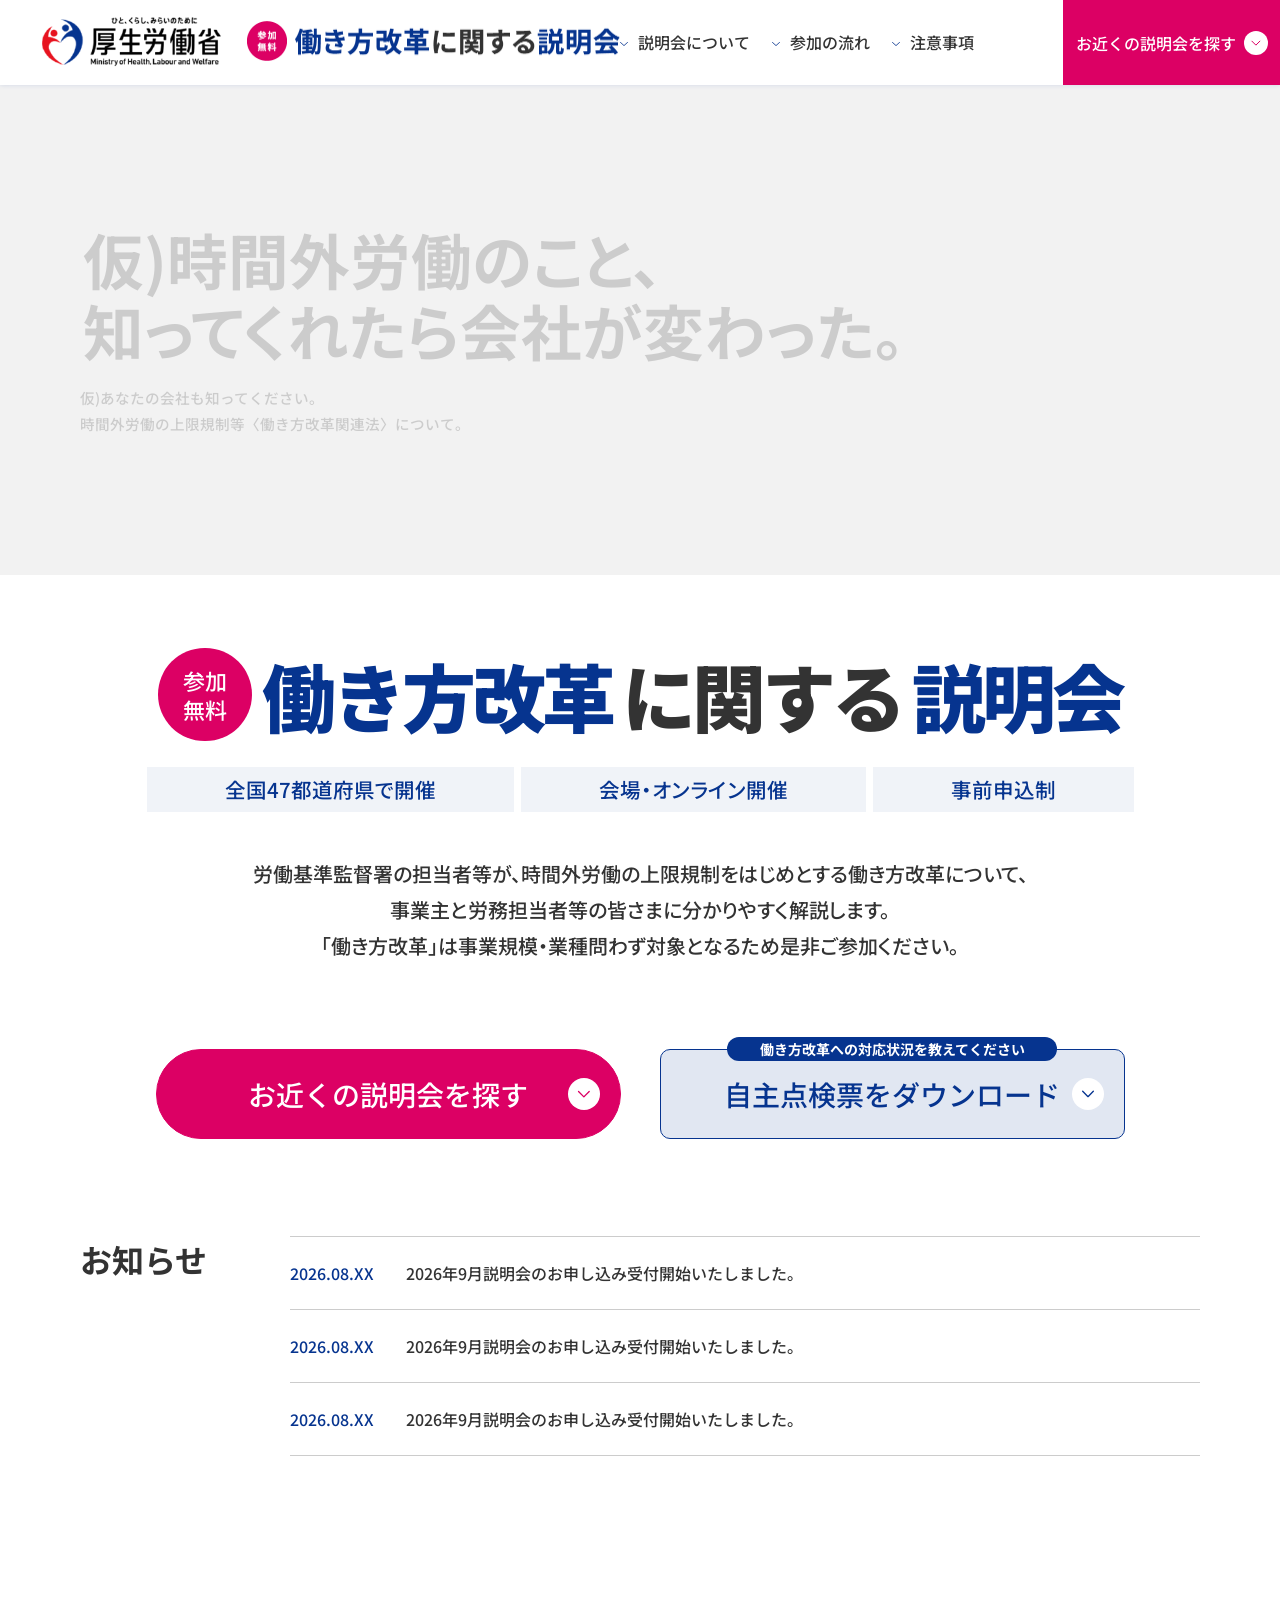
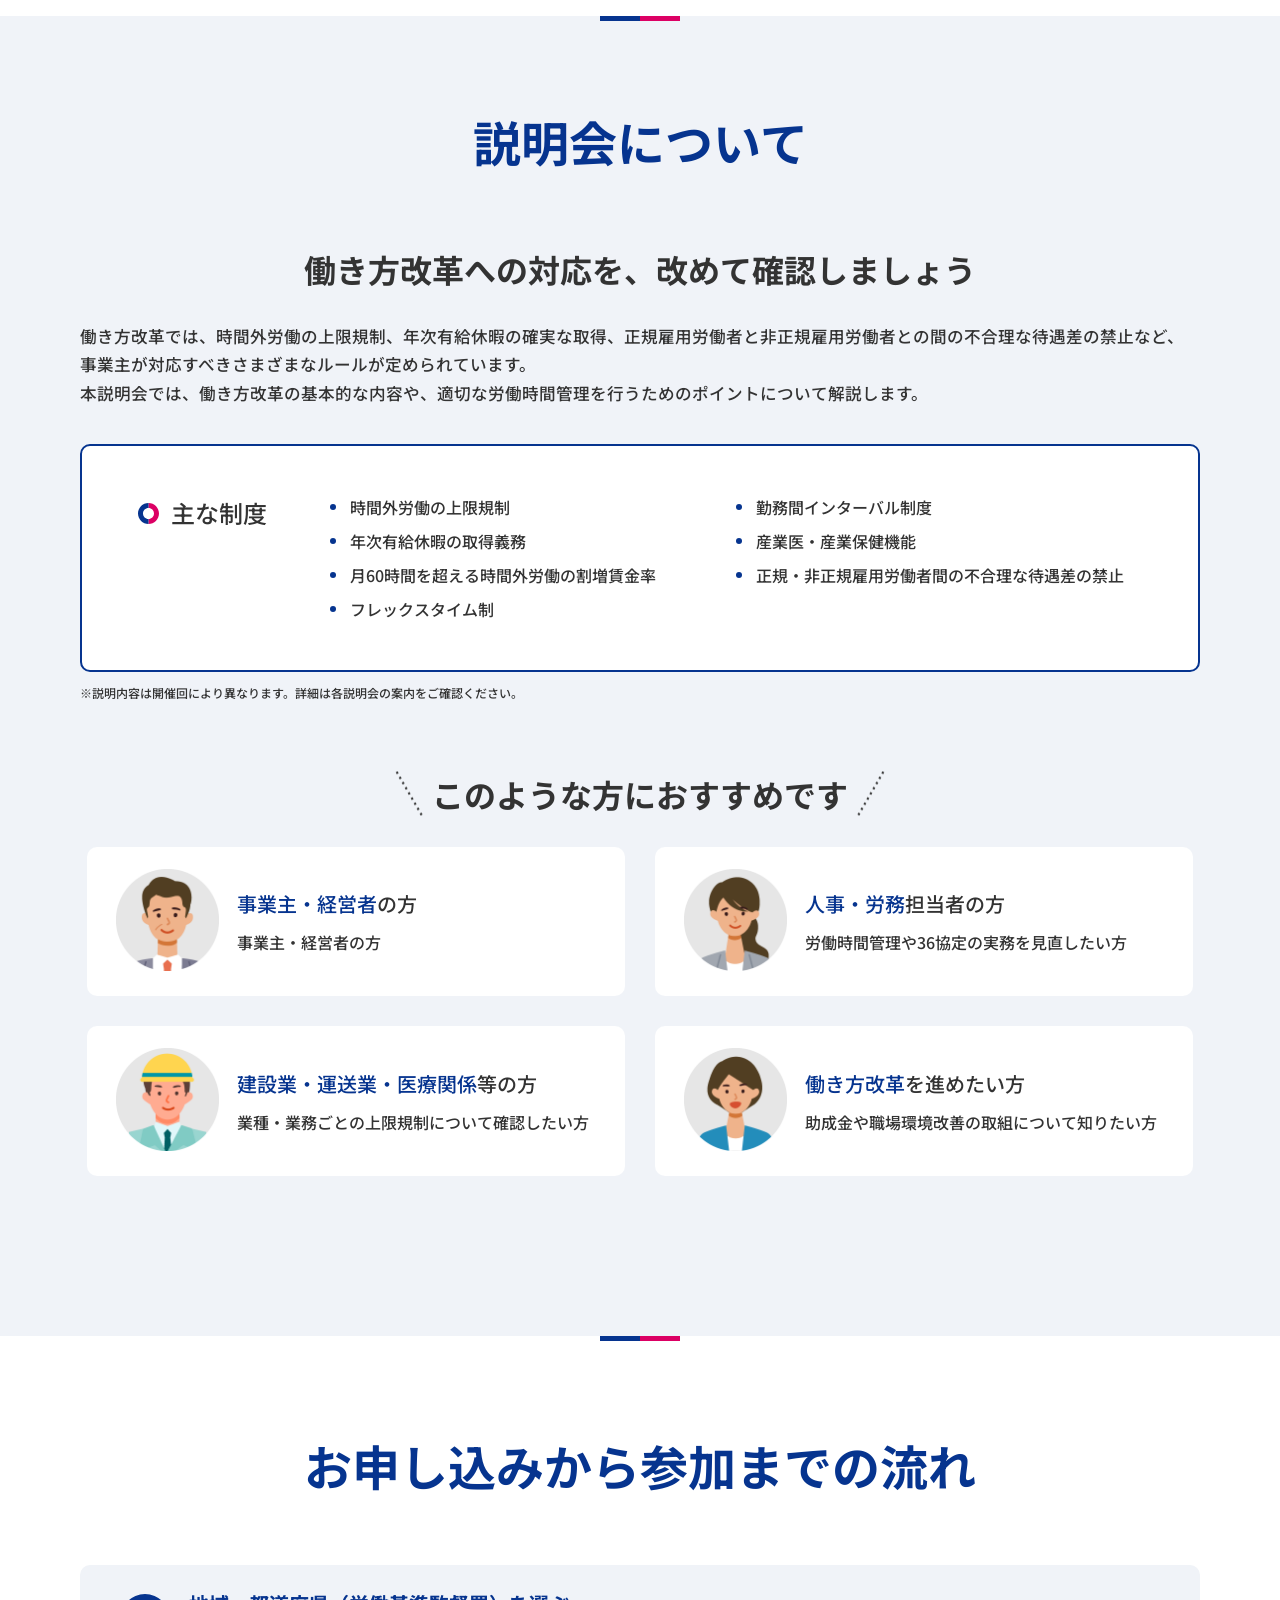
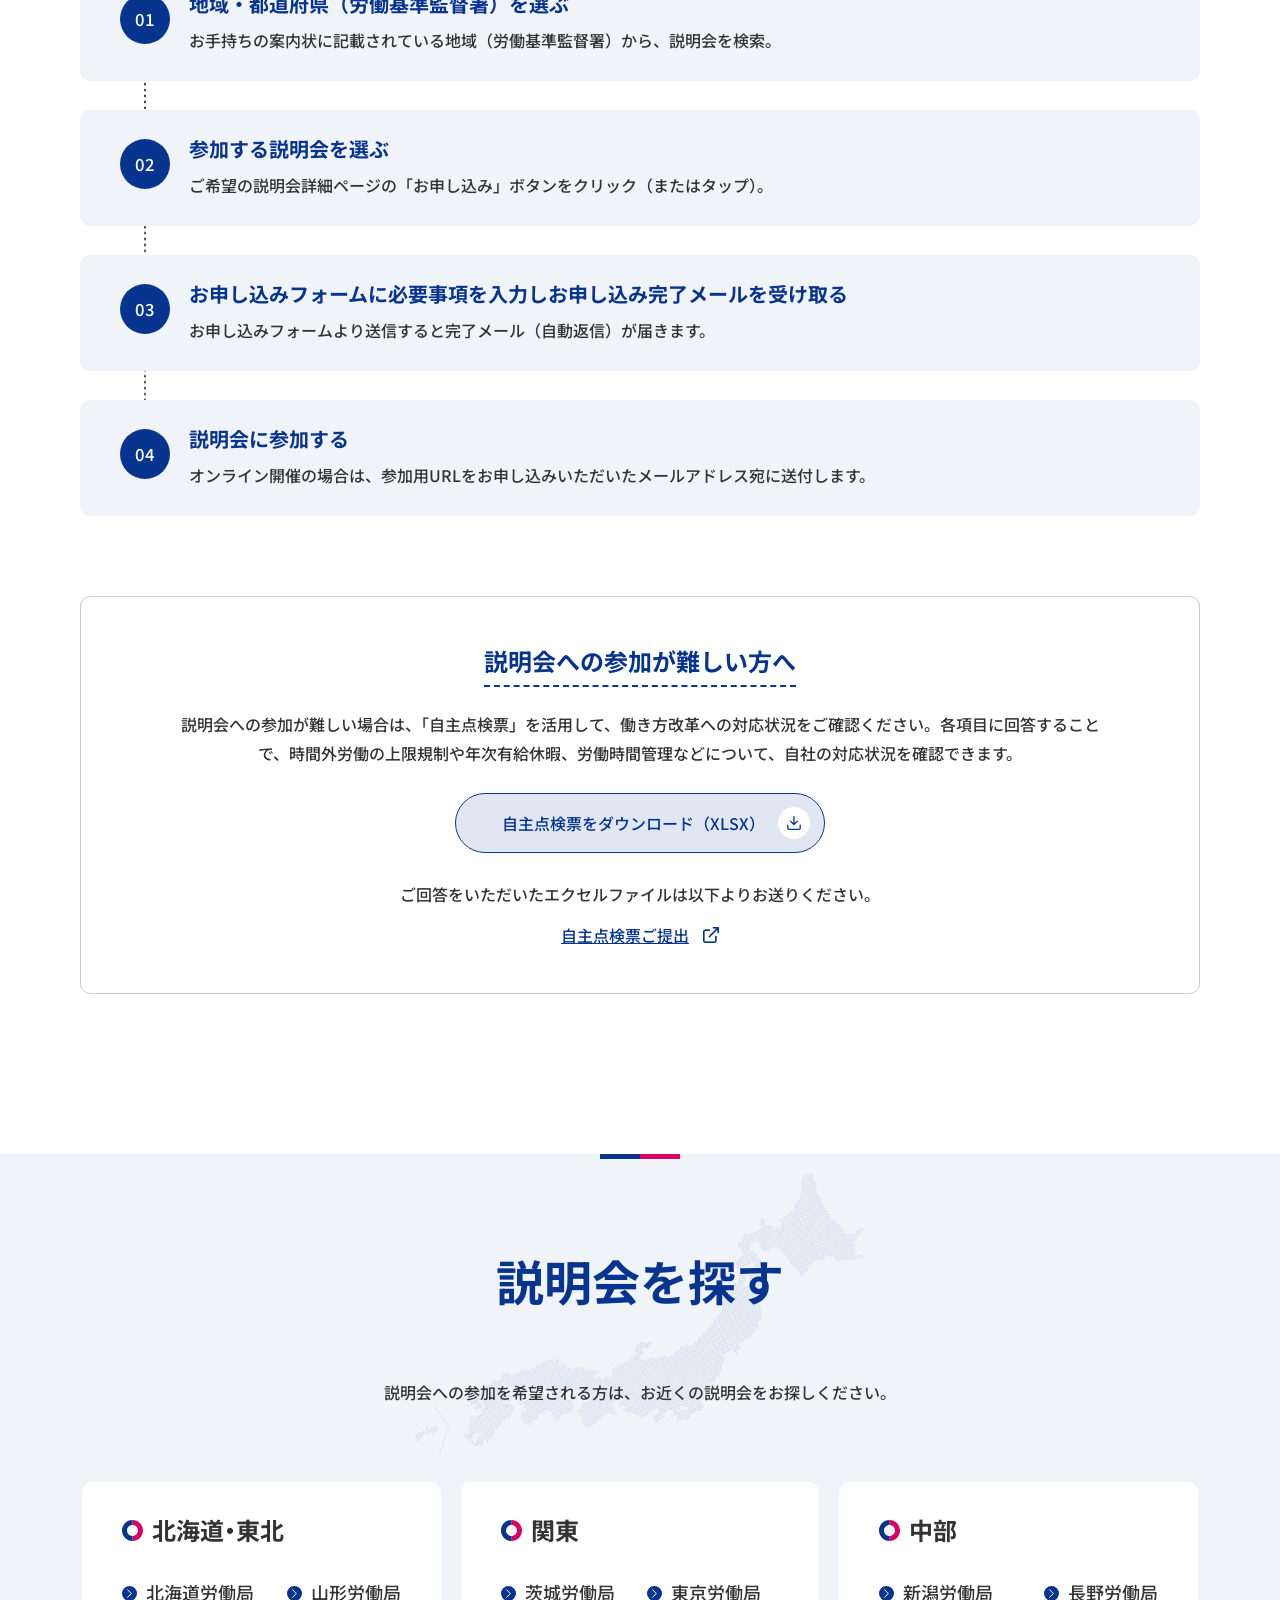
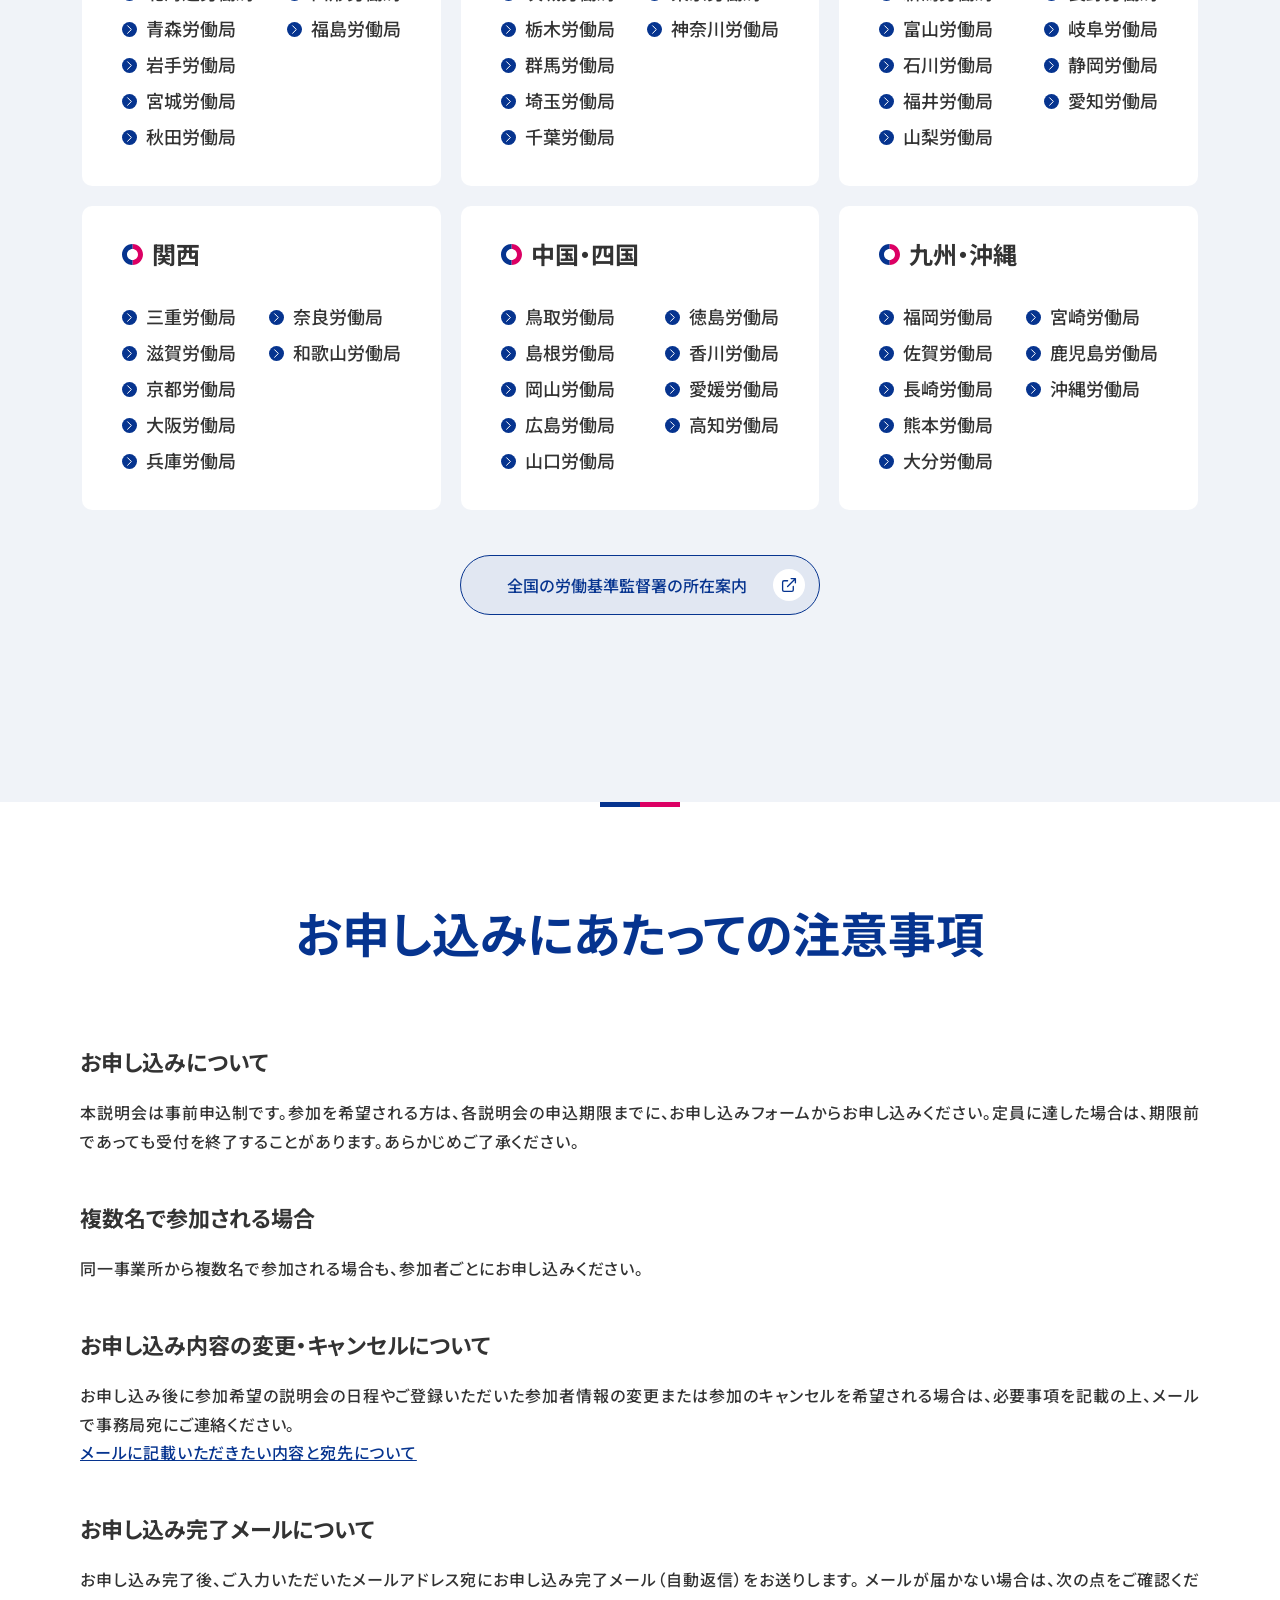
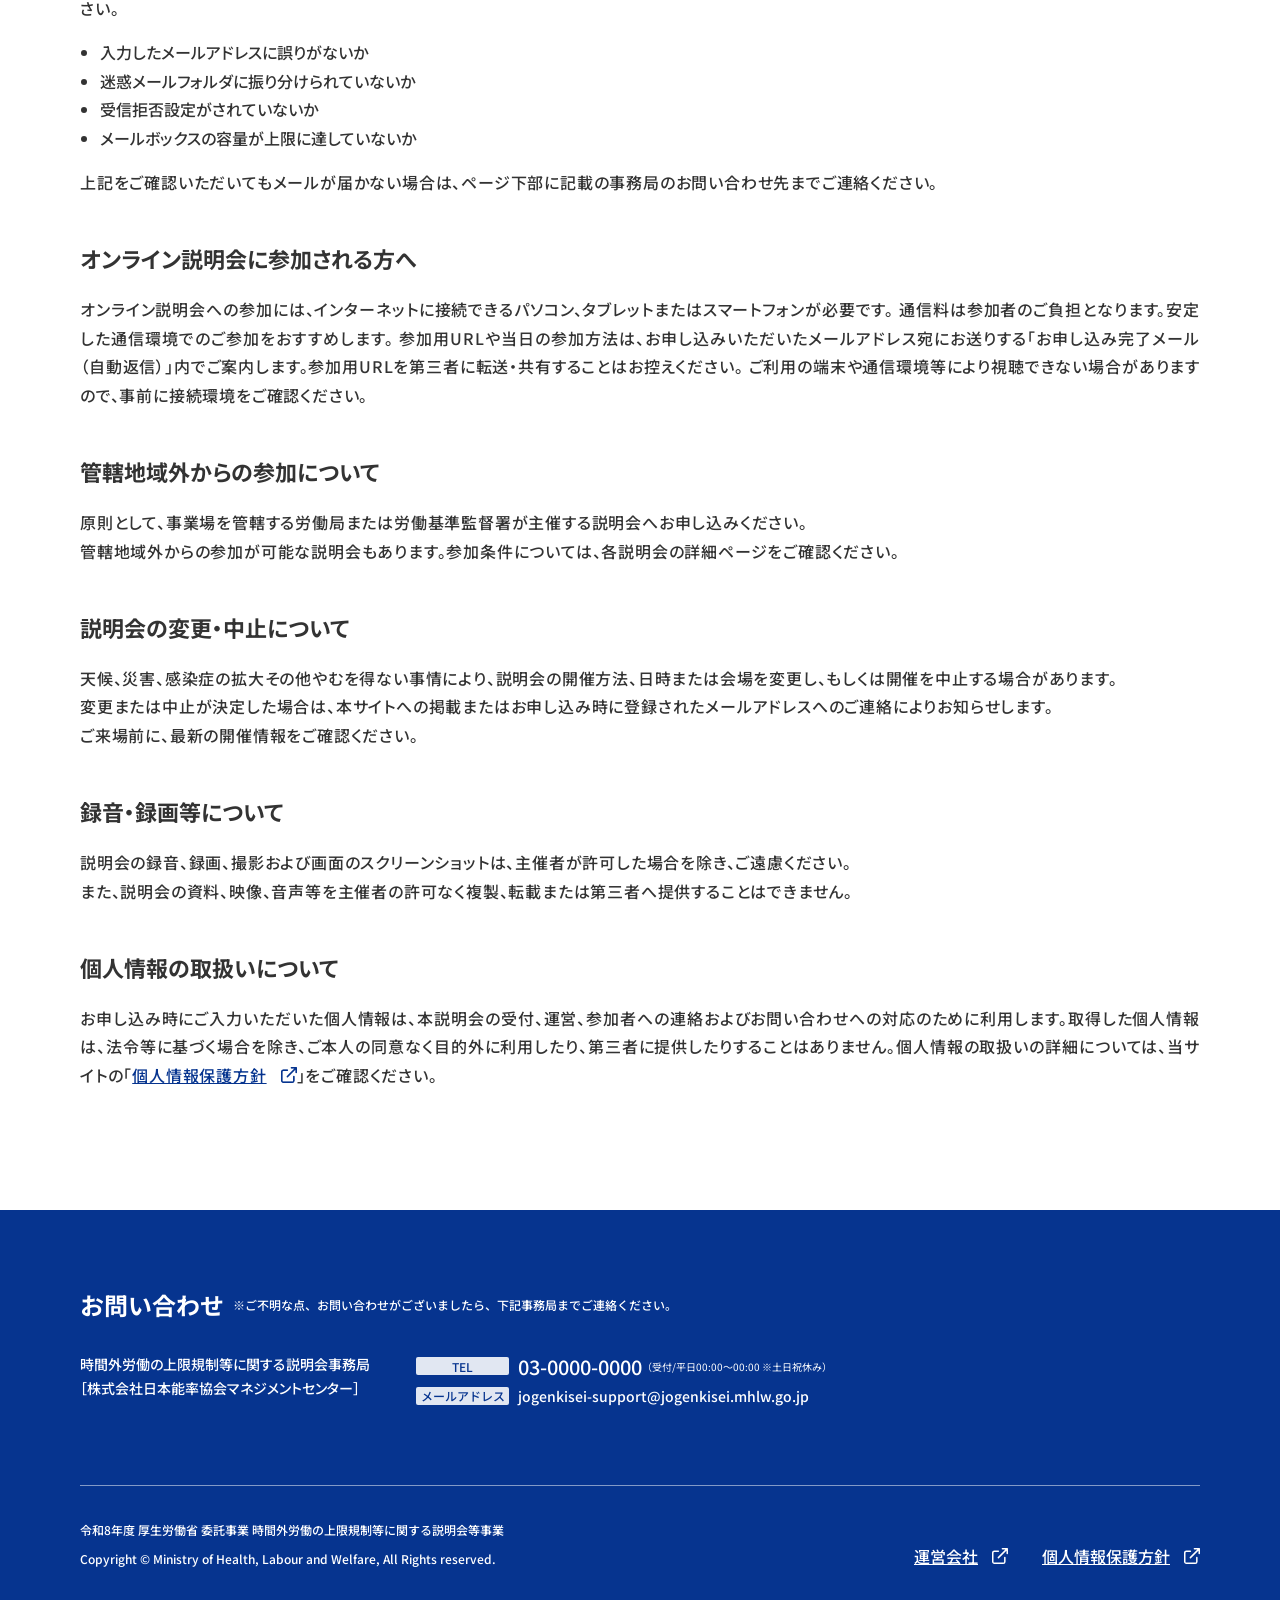
==== index.html @ 480db28c "初回コミット" ====
<!doctype html>
<html>
<head>
<meta charset="utf-8">
<meta name="viewport" content="width=device-width,initial-scale=1.0,user-scalable=no">
<meta name="format-detection" content="telephone=no">
<title>働き方改革説明会</title>
<meta name="Description" content="">
<meta property="og:title" content="">
<meta property="og:site_name" content="">	
<meta property="og:description" content="">
<meta property="og:type" content="website">
<meta property="og:image" content="">
<meta property="og:url" content="">
<meta name="twitter:card" content="summary_large_image">
<meta name="robots" content="max-image-preview:large">
<link rel="preconnect" href="https://fonts.googleapis.com">
<link rel="preconnect" href="https://fonts.gstatic.com" crossorigin>
<link href="https://fonts.googleapis.com/css2?family=Noto+Sans+JP:wght@100..900&display=swap" rel="stylesheet">
<script src="https://ajax.googleapis.com/ajax/libs/jquery/3.3.1/jquery.min.js"></script>
<script src="js/briefing.js" defer></script>
<link rel="stylesheet" href="css/briefing.css">
</head>

<body id="pageTop" class="home">
	
<header class="pageHeader">
	
<h1 class="logo">
<a href="https://www.mhlw.go.jp/index.html" target="_blank">
<img src="images/logo.webp" alt="厚生労働省">	
</a>
<span>
<a href="./">
<img src="images/logo_sub.webp" alt="参加無料 働き方改革に関する説明会">
</a>
</span>	
</h1>	
	
<p class="forSP btn_search">
<a href="#search">お近くの<br>説明会を探す<span></span></a>	
</p>	
	
<div class="menuBtn forSP">
<div class="inner">	
<span></span>
<span></span>
<span></span>	
</div>	
</div>
	
<div class="menupanel">

<div class="menuList">	
<div class="inner">	
<ul>
<li><a href="#about">説明会について</a></li>
<li><a href="#flow">参加の流れ</a></li>	
<li><a href="#notice">注意事項</a></li>	
</ul>
<p class="forPC btn_search">
<a href="#search">お近くの説明会を探す<span></span></a>	
</p>

</div>	
</div>

	
</div>	
</header>
	
<div class="forSP subHeader">
<a href="./">	
<img src="images/logo_sub_sp.webp" alt="参加無料 働き方改革に関する説明会">
</a>	
</div>	

	
<div class="kv">

	
<div class="inner">
<div class="headCopy">
	
<p class="catch catch01">仮)時間外労働のこと、<br>
知ってくれたら会社が変わった。</p>	

<p class="lead ">
仮)あなたの会社も知ってください。<br>
時間外労働の上限規制等〈働き方改革関連法〉について。	
</p>	
</div>	
</div>	
	
</div>	
	

<section class="outline">
<div class="inner">
	
<div class="forPC">	
<h2><span class="circle">参加<br>無料</span><span class="blue">働き方改革</span>に関する<span class="blue">説明会</span></h2>
</div>
<div class="forSP">	
<h2>
<span class="outer"><span class="blue">働き方改革</span><span class="circle">参加<br>無料</span></span>
<span class="outer">に関する<span class="blue">説明会</span></span></h2>
</div>		
	
<ul class="tags">
<li>全国47都道府県で開催</li>
<li>会場・オンライン開催</li>
<li>事前申込制</li>	
</ul>
<p class="lead">労働基準監督署の担当者等が、時間外労働の上限規制をはじめとする働き方改革について、<br>
事業主と労務担当者等の皆さまに分かりやすく解説します。<br>
「働き方改革」は事業規模・業種問わず対象となるため是非ご参加ください。</p>	
<div class="btns">
<p class="btn01">
<a href="#search">お近くの説明会を探す<span></span></a>	
</p>
<p class="btn02">
<span class="subTxt">働き方改革への対応状況を教えてください</span>	
<a href="#foruser">自主点検票をダウンロード<span></span></a>	
</p>	
</div>	
</div>	
</section>	
	
<section class="news">
<div class="inner">
<h2>お知らせ</h2>
<div class="newsBox">
<dl>
<dt>2026.08.XX</dt>
<dd><a href="">2026年9月説明会のお申し込み受付開始いたしました。</a></dd>	
</dl>
<dl>
<dt>2026.08.XX</dt>
<dd><a href="">2026年9月説明会のお申し込み受付開始いたしました。</a></dd>	
</dl>
<dl>
<dt>2026.08.XX</dt>
<dd><a href="">2026年9月説明会のお申し込み受付開始いたしました。</a></dd>	
</dl>	
</div>	
</div>	
</section>	
	
<section id="about" class="about">
<div class="inner">
<h2>説明会について</h2>
<h3>働き方改革への対応を、<br class="forSP">改めて確認しましょう</h3>
<p class="lead">働き方改革では、時間外労働の上限規制、年次有給休暇の確実な取得、正規雇用労働者と非正規雇用労働者との間の不合理な待遇差の禁止など、事業主が対応すべきさまざまなルールが定められています。<br>
本説明会では、働き方改革の基本的な内容や、適切な労働時間管理を行うためのポイントについて解説します。</p>	
<div class="system">
<h4>主な制度</h4>	
<ul class="system_list">
<li>時間外労働の上限規制</li>	
<li>年次有給休暇の取得義務</li>	
<li>月60時間を超える時間外労働の割増賃金率</li>	
<li>フレックスタイム制</li>	
<li>勤務間インターバル制度</li>	
<li>産業医・産業保健機能</li>	
<li>正規・非正規雇用労働者間の不合理な待遇差の禁止</li>	
</ul>
</div>
<p class="attention">※説明内容は開催回により異なります。詳細は各説明会の案内をご確認ください。</p>		
	
<h3 class="withDeco">このような方におすすめです</h3>
<ul class="recomend">
<li>
<dl>
<dt><img src="images/people01.webp" alt=""></dt>
<dd><h4><span>事業主・経営者</span>の方</h4>
<p>事業主・経営者の方</p>	
</dd>	
</dl>
</li>
<li class="forSP">	
<dl>
<dt><img src="images/people03.webp" alt=""></dt>
<dd><h4><span>建設業・運送業・医療関係</span>等の方</h4>
<p>業種・業務ごとの上限規制について確認したい方</p>	
</dd>	
</dl>
</li>	
<li>
<dl>
<dt><img src="images/people02.webp" alt=""></dt>
<dd><h4><span>人事・労務</span>担当者の方</h4>
<p>労働時間管理や36協定の実務を見直したい方</p>	
</dd>	
</dl>
</li>
<li class="forPC">	
<dl>
<dt><img src="images/people03.webp" alt=""></dt>
<dd><h4><span>建設業・運送業・医療関係</span>等の方</h4>
<p>業種・業務ごとの上限規制について確認したい方</p>	
</dd>	
</dl>
</li>
<li>	
<dl>
<dt><img src="images/people04.webp" alt=""></dt>
<dd><h4><span>働き方改革</span>を進めたい方</h4>
<p>助成金や職場環境改善の取組について知りたい方</p>	
</dd>	
</dl>
</li>	
</ul>	
</div>	
</section>	
	
<section id="flow" class="flow">
<div class="inner">
<h2>お申し込みから<br class="forSP">参加までの流れ</h2>	
	
<ul class="chart">
<li>
<p class="numero">01</p>
<h3>地域・都道府県（労働基準監督署）を選ぶ</h3>
<p class="lead">お手持ちの案内状に記載されている地域（労働基準監督署）から、説明会を検索。</p>
</li>
<li>
<p class="numero">02</p>
<h3>参加する説明会を選ぶ</h3>
<p class="lead">ご希望の説明会詳細ページの「お申し込み」ボタンをクリック（またはタップ）。</p>
</li>
<li>
<p class="numero">03</p>
<h3>お申し込みフォームに必要事項を入力しお申し込み完了メールを受け取る</h3>
<p class="lead">お申し込みフォームより送信すると完了メール（自動返信）が届きます。</p>
</li>
<li>
<p class="numero">04</p>
<h3>説明会に参加する</h3>
<p class="lead">オンライン開催の場合は、参加用URLをお申し込みいただいたメールアドレス宛に送付します。</p>
</li>	
</ul>
	
<div id="foruser" class="foruser">
<h3><span>説明会への参加が難しい方へ</span></h3>
<p class="lead">説明会への参加が難しい場合は、「自主点検票」を活用して、働き方改革への対応状況をご確認ください。各項目に回答することで、時間外労働の上限規制や年次有給休暇、労働時間管理などについて、自社の対応状況を確認できます。</p>
<p class="btn_dl">
<a href="" target="_blank">自主点検票を<br class="forSP">ダウンロード（XLSX）</a>	
</p>	
<p class="lead aligncenter">ご回答をいただいたエクセルファイルは以下よりお送りください。</p>
<p><a class="ext_link" href="" target="">自主点検票ご提出</a></p>	
</div>	
	
</div>		
</section>	
	
	
<section id="search" class="search">
<div class="inner">
<h2>説明会を探す</h2>	
<p class="lead">説明会への参加を希望される方は、お近くの説明会をお探しください。</p>
	
<div class="areas">

<div class="area">
<h3>北海道・東北</h3>	
<ul>
<li><a href="">北海道労働局</a></li>
<li><a href="">⻘森労働局</a></li>
<li><a href="">岩手労働局</a></li>
<li><a href="">宮城労働局</a></li>
<li class="forPC"><a href="">秋田労働局</a></li>
</ul>	
<ul>
<li class="forSP"><a href="">秋田労働局</a></li>	
<li><a href="">山形労働局</a></li>
<li><a href="">福島労働局</a></li>	
</ul>	
</div>
	
<div class="area">
<h3>関東</h3>	
<ul>
<li><a href="">茨城労働局</a></li>	
<li><a href="">栃木労働局</a></li>	
<li><a href="">群馬労働局</a></li>	
<li><a href="">埼玉労働局</a></li>	
<li class="forPC"><a href="">千葉労働局</a></li>
</ul>	
<ul>
<li class="forSP"><a href="">千葉労働局</a></li>	
<li><a href="">東京労働局</a></li>	
<li><a href="">神奈川労働局</a></li>	
</ul>	
</div>		
	
<div class="area">
<h3>中部</h3>	
<ul>
<li><a href="">新潟労働局</a></li>
<li><a href="">富山労働局</a></li>
<li><a href="">石川労働局</a></li>
<li><a href="">福井労働局</a></li>
<li><a href="">山梨労働局</a></li>
</ul>	
<ul>
<li><a href="">長野労働局</a></li>	
<li><a href="">岐阜労働局</a></li>
<li><a href="">静岡労働局</a></li>
<li><a href="">愛知労働局</a></li>	
</ul>	
</div>		
	
<div class="area">
<h3>関⻄</h3>	
<ul>
<li><a href="">三重労働局</a></li>	
<li><a href="">滋賀労働局</a></li>	
<li><a href="">京都労働局</a></li>	
<li><a href="">大阪労働局</a></li>	
<li class="forPC"><a href="">兵庫労働局</a></li>
</ul>	
<ul>
<li class="forSP"><a href="">兵庫労働局</a></li>
<li><a href="">奈良労働局</a></li>	
<li><a href="">和歌山労働局</a></li>	
</ul>	
</div>		
	
<div class="area">
<h3>中国・四国</h3>	
<ul>
<li><a href="">鳥取労働局</a></li>	
<li><a href="">島根労働局</a></li>
<li><a href="">岡山労働局</a></li>
<li><a href="">広島労働局</a></li>
<li><a href="">山口労働局</a></li>
</ul>	
<ul>
<li><a href="">徳島労働局</a></li>	
<li><a href="">香川労働局</a></li>	
<li><a href="">愛媛労働局</a></li>	
<li><a href="">高知労働局</a></li>	
</ul>	
</div>		
	
<div class="area">
<h3>九州・沖縄</h3>	
<ul>
<li><a href="">福岡労働局</a></li>
<li><a href="">佐賀労働局</a></li>
<li><a href="">⻑崎労働局</a></li>
<li><a href="">熊本労働局</a></li>
<li class="forPC"><a href="">大分労働局</a></li>
</ul>	
<ul>
<li class="forSP"><a href="">大分労働局</a></li>	
<li><a href="">宮崎労働局</a></li>	
<li><a href="">鹿児島労働局</a></li>	
<li><a href="">沖縄労働局</a></li>	
</ul>	
</div>		
	
<p class="btn_ext">
<a href="https://www.mhlw.go.jp/stf/seisakunitsuite/bunya/koyou_roudou/roudoukijun/location.html" target="_blank">全国の労働基準監督署の<br class="forSP">所在案内</a>	
</p>	
</div>
</div>	
</section>	
	
	
<section id="notice" class="notice">
<div class="inner">
<h2>お申し込みに<br class="forSP">あたっての注意事項</h2>		

<h3>お申し込みについて</h3>
<p class="lead">本説明会は事前申込制です。参加を希望される方は、各説明会の申込期限までに、お申し込みフォームからお申し込みください。定員に達した場合は、期限前であっても受付を終了することがあります。あらかじめご了承ください。</p>	
<h3>複数名で参加される場合</h3>	
<p class="lead">同一事業所から複数名で参加される場合も、参加者ごとにお申し込みください。</p>	
	
<h3>お申し込み内容の<br class="forSP">変更・キャンセルについて</h3>	
<p class="lead">お申し込み後に参加希望の説明会の日程やご登録いただいた参加者情報の変更または参加のキャンセルを希望される場合は、必要事項を記載の上、メールで事務局宛にご連絡ください。<br>
<a href="">メールに記載いただきたい内容と宛先について</a></p>	
	
<h3>お申し込み完了メールについて</h3>	
<p class="lead">お申し込み完了後、ご入力いただいたメールアドレス宛にお申し込み完了メール（自動返信）をお送りします。 メールが届かない場合は、次の点をご確認ください。</p>	
<ul>
<li>入力したメールアドレスに誤りがないか</li>
<li>迷惑メールフォルダに振り分けられていないか</li>
<li>受信拒否設定がされていないか</li>
<li>メールボックスの容量が上限に達していないか</li>	
</ul>	
<p class="lead">上記をご確認いただいてもメールが届かない場合は、ページ下部に記載の事務局のお問い合わせ先までご連絡ください。</p>	
	
<h3>オンライン説明会に参加される方へ</h3>	
<p class="lead">オンライン説明会への参加には、インターネットに接続できるパソコン、タブレットまたはスマートフォンが必要です。 通信料は参加者のご負担となります。安定した通信環境でのご参加をおすすめします。 参加用URLや当日の参加方法は、お申し込みいただいたメールアドレス宛にお送りする「お申し込み完了メール（自動返信）」内でご案内します。参加用URLを第三者に転送・共有することはお控えください。 ご利用の端末や通信環境等により視聴できない場合がありますので、事前に接続環境をご確認ください。</p>	
	
<h3>管轄地域外からの参加について</h3>	
<p class="lead">原則として、事業場を管轄する労働局または労働基準監督署が主催する説明会へお申し込みください。<br>
管轄地域外からの参加が可能な説明会もあります。参加条件については、各説明会の詳細ページをご確認ください。</p>		
	
<h3>説明会の変更・中止について</h3>	
<p class="lead">天候、災害、感染症の拡大その他やむを得ない事情により、説明会の開催方法、日時または会場を変更し、もしくは開催を中止する場合があります。<br>
変更または中止が決定した場合は、本サイトへの掲載またはお申し込み時に登録されたメールアドレスへのご連絡によりお知らせします。<br>
ご来場前に、最新の開催情報をご確認ください。</p>	
	
<h3>録音・録画等について</h3>	
<p class="lead">説明会の録音、録画、撮影および画面のスクリーンショットは、主催者が許可した場合を除き、ご遠慮ください。<br>
また、説明会の資料、映像、音声等を主催者の許可なく複製、転載または第三者へ提供することはできません。</p>		
	
<h3>個人情報の取扱いについて</h3>	
<p class="lead">お申し込み時にご入力いただいた個人情報は、本説明会の受付、運営、参加者への連絡およびお問い合わせへの対応のために利用します。取得した個人情報は、法令等に基づく場合を除き、ご本人の同意なく目的外に利用したり、第三者に提供したりすることはありません。個人情報の取扱いの詳細については、当サイトの「<a class="ext_link" href="https://www.mhlw.go.jp/kojinjouhouhogo/" target="_blank">個人情報保護方針</a>」をご確認ください。</p>		
	
</div>	
</section>		

<footer>
<div class="inner">
<h2>お問い合わせ<span>※ご不明な点、お問い合わせがございましたら、下記事務局までご連絡ください。</span></h2>
<div class="contactBody">
<h3>時間外労働の上限規制等に関する説明会事務局<br>
［株式会社日本能率協会マネジメントセンター］</h3>
<ul class="contact_list">
<li>
<dl>
<dt>TEL</dt>
<dd class="tel"><a href="tel:0300000000">03-0000-0000</a><span>（受付/平日00:00〜00:00 ※土日祝休み）</span></dd>	
</dl>	
</li>
<li>
<dl>
<dt>メールアドレス</dt>
<dd id="email-container" class="mail"><script src="briefing.js"></script></dd>	
</dl>	
</li>	
</ul>	
</div>	
	
</div>	
	
<div class="footerBody">
<p class="rights forPC">令和8年度 厚生労働省 委託事業 時間外労働の上限規制等に関する説明会等事業<br>Copyright © Ministry of Health, Labour and Welfare, All Rights reserved.</p>	

<p class="rights forSP">Copyright © Ministry of Health, Labour and Welfare, All Rights reserved.</p> 
<p class="rights forSP">令和8年度 厚生労働省 委託事業 時間外労働の上限規制等に関する説明会等事業</p>	
<ul class="footLink">
<li><a class="ext_link" href="https://www.jmam.co.jp/" target="_blank">運営会社</a></li>
<li><a class="ext_link" href="https://www.mhlw.go.jp/kojinjouhouhogo/" target="_blank">個人情報保護方針</a></li>		
</ul>
</div>	
	

	
	
	
</footer>	
<p id="back-top" class="back-top"><a href="#pageTop"></a></p>

</body>
</html>
---- css/briefing.css ----
@charset "UTF-8";
/* RESET */
html, body, div, span, object, iframe,
h1, h2, h3, h4, h5, h6, p, blockquote, pre,
abbr, address, cite, code,
del, dfn, em, img, ins, kbd, q, samp,
small, strong, sub, sup, var,
b, i,
dl, dt, dd, ol, ul, li,
fieldset, form, label, legend,
table, caption, tbody, tfoot, thead, tr, th, td,
article, aside, canvas, details, figcaption, figure,
footer, header, hgroup, menu, nav, section, summary,
time, mark, audio, video {
  margin: 0;
  padding: 0;
  border: 0;
  outline: 0;
  font-size: 100%;
  vertical-align: baseline;
  background: transparent;
  box-sizing: border-box;
}

article, aside, details, figcaption, figure,
footer, header, hgroup, menu, nav, section {
  display: block;
}

blockquote, q {
  quotes: none;
}

blockquote:before, blockquote:after,
q:before, q:after {
  content: '';
  content: none;
}

a {
  margin: 0;
  padding: 0;
  vertical-align: baseline;
  background: transparent;
  transition: all 0.4s ease-out;
}

/* change colours to suit your needs */
ins {
  background-color: #ff9;
  color: #000;
  text-decoration: none;
}

/* change colours to suit your needs */
mark {
  background-color: #ff9;
  color: #000;
  font-style: italic;
  font-weight: bold;
}

del {
  text-decoration: line-through;
}

abbr[title], dfn[title] {
  border-bottom: 1px dotted;
  cursor: help;
}

table {
  border-collapse: collapse;
  border-spacing: 0;
}

/* change border colour to suit your needs */
hr {
  display: block;
  height: 1px;
  border: 0;
  border-top: 1px solid #cccccc;
  margin: 1em 0;
  padding: 0;
}

input, select {
  vertical-align: middle;
}

ul {
  list-style-type: none;
}

ol {
  list-style-type: decimal;
}

.forPC {
  display: block;
}

.forSP {
  display: none;
}

@media screen and (max-width: 767px) {
  .forPC {
    display: none;
  }

  .forSP {
    display: block;
  }
}
img {
  width: 100%;
}

html {
  font-size: 0.89285714286vw;
  scroll-behavior: smooth;
}

@media screen and (max-width: 767px) {
  html {
    font-size: 1.3333333333vw;
  }
}
@media screen and (min-width: 1120px) {
  html {
    font-size: 10px;
  }
}
html {
  overflow-x: hidden;
  overflow-y: auto;
}

html.fix {
  height: 100%;
  overflow: hidden;
}

html.fix body {
  height: 100%;
  overflow: hidden;
}

/* =========================================
  Form Elements Reset Styles
  =========================================
*/
/* 全般的な初期化 */
input,
select,
textarea,
button {
  /* ブラウザ固有のスタイルを無効化 */
  -webkit-appearance: none;
  -moz-appearance: none;
  appearance: none;
  /* 背景、枠線、角丸の初期化 */
  background-color: transparent;
  border: none;
  border-radius: 0;
  outline: none;
  /* 文字まわりの継承 */
  font-family: inherit;
  font-size: inherit;
  color: inherit;
  line-height: inherit;
  /* 余白の初期化 */
  padding: 0;
  margin: 0;
  /* ボックスサイズの統一 */
  box-sizing: border-box;
}

/* テキストエリア固有の調整 */
textarea {
  /* 縦方向のみリサイズ可能にする（横崩れ防止） */
  resize: vertical;
}

/* ボタン・クリック要素の調整 */
button,
input[type="submit"],
input[type="button"],
label {
  cursor: pointer;
}

/* IE/Edge特有のバツ印やパスワード目のアイコンを消す（念のため） */
input::-ms-clear,
input::-ms-reveal {
  display: none;
}

/* 選択ボックスのデフォルト矢印を消す */
select::-ms-expand {
  display: none;
}

body {
  font-family: "Noto Sans JP", sans-serif;
  color: #333333;
  overflow-x: clip;
}

a {
  text-decoration: none;
  transition: all 0.4s ease;
}
a:visited {
  color: inherit;
}

header.pageHeader {
  width: 100%;
  height: 8.5rem;
  position: relative;
  display: flex;
  justify-content: flex-end;
  align-items: center;
  box-shadow: 0 0 0.5rem rgba(22, 59, 159, 0.15);
  z-index: 3;
}
@media screen and (max-width: 767px) {
  header.pageHeader {
    height: 10rem;
    border-bottom: 0.2rem solid #CCCCCC;
    box-shadow: none;
  }
}
header.pageHeader p.btn_tohome {
  width: 11rem;
  height: 4rem;
  margin-right: 2rem;
}
@media screen and (max-width: 767px) {
  header.pageHeader p.btn_tohome {
    width: 15.4rem;
    height: 5.2rem;
    margin-right: 2rem;
  }
}
header.pageHeader p.btn_tohome a {
  width: 100%;
  height: 100%;
  border: 1px solid #ccc;
  border-radius: 2rem;
  background: url("data:image/svg+xml,%3Csvg id='design' xmlns='http://www.w3.org/2000/svg' viewBox='0 0 21.33 21.33'%3E%3Cdefs%3E%3Cstyle%3E.cls-1%7Bfill:%2306348f;stroke-width:0px;%7D.cls-2%7Bfill:none;stroke:%23fff;stroke-linecap:round;stroke-linejoin:round;%7D%3C/style%3E%3C/defs%3E%3Ccircle class='cls-1' cx='10.67' cy='10.67' r='10.67'/%3E%3Cpath class='cls-2' d='M8.8,14.4l3.73-3.73-3.73-3.73'/%3E%3C/svg%3E") #fff;
  background-size: 2.133333rem;
  background-repeat: no-repeat;
  background-position: center right 1.1rem;
  font-size: 1.4rem;
  font-weight: 500;
  color: #06348F;
  padding-left: 2.4rem;
  display: flex;
  justify-content: flex-start;
  align-items: center;
  box-sizing: border-box;
}
@media screen and (max-width: 767px) {
  header.pageHeader p.btn_tohome a {
    font-size: 2rem;
    border-radius: 2.6rem;
    background-size: 2.8rem;
    padding-left: 3.4rem;
  }
}
@media (hover: hover) {
  header.pageHeader p.btn_tohome a:hover {
    border-color: #06348F;
    background: url("data:image/svg+xml,%3Csvg id='design' xmlns='http://www.w3.org/2000/svg' viewBox='0 0 21.33 21.33'%3E%3Cdefs%3E%3Cstyle%3E.cls-1%7Bfill:%2306348f;stroke-width:0px;%7D.cls-2%7Bfill:none;stroke:%23fff;stroke-linecap:round;stroke-linejoin:round;%7D%3C/style%3E%3C/defs%3E%3Ccircle class='cls-1' cx='10.67' cy='10.67' r='10.67'/%3E%3Cpath class='cls-2' d='M8.8,14.4l3.73-3.73-3.73-3.73'/%3E%3C/svg%3E") #E1E7F2;
    background-size: 2.133333rem;
    background-repeat: no-repeat;
    background-position: center right 1.1rem;
  }
}
@media screen and (max-width: 767px) {
  header.pageHeader p.btn_search {
    width: 24rem;
    height: 10rem;
    position: absolute;
    top: 0;
    right: 12rem;
  }
  header.pageHeader p.btn_search a {
    width: 100%;
    height: 100%;
    background: #DC0064;
    display: flex;
    justify-content: center;
    align-items: center;
    gap: 1rem;
    font-size: 2.4rem;
    line-height: 3rem;
    font-weight: 500;
    text-align: center;
    color: #fff;
    padding-left: 2.8rem;
    box-sizing: border-box;
  }
  header.pageHeader p.btn_search a span {
    width: 3.2rem;
    height: 3.2rem;
    background-image: url("data:image/svg+xml,%3Csvg id='design' xmlns='http://www.w3.org/2000/svg' viewBox='0 0 24 24'%3E%3Cdefs%3E%3Cstyle%3E.cls-1%7Bfill:none;stroke:%23dc0064;stroke-linecap:round;stroke-linejoin:round;%7D.cls-2%7Bfill:%23fff;stroke-width:0px;%7D%3C/style%3E%3C/defs%3E%3Ccircle class='cls-2' cx='12' cy='12' r='12'/%3E%3Cpath class='cls-1' d='M7.9,10.15l4,4,4-4'/%3E%3C/svg%3E");
    background-repeat: no-repeat;
    background-position: center;
    background-size: contain;
    transition: all 0.4s ease;
  }
  header.pageHeader p.btn_search a span.toparent {
    transform: rotate(-90deg);
  }
}
@media screen and (max-width: 767px) and (hover: hover) {
  header.pageHeader p.btn_search a:hover {
    background: #FDEDF4;
    color: #DC0064;
  }
  header.pageHeader p.btn_search a:hover span {
    background-image: url("data:image/svg+xml,%3Csvg id='hover' xmlns='http://www.w3.org/2000/svg' viewBox='0 0 24 24'%3E%3Cdefs%3E%3Cstyle%3E.cls-1%7Bfill:%23dc0064;stroke-width:0px;%7D.cls-2%7Bfill:none;stroke:%23fff;stroke-linecap:round;stroke-linejoin:round;%7D%3C/style%3E%3C/defs%3E%3Ccircle class='cls-1' cx='12' cy='12' r='12'/%3E%3Cpath class='cls-2' d='M8,10l4,4,4-4'/%3E%3C/svg%3E");
    background-repeat: no-repeat;
    background-position: center;
    background-size: contain;
  }
}

header.pageHeader h1.logo {
  width: 58rem;
  /* 55.2rem */
  position: absolute;
  top: 1.5rem;
  /*2rem*/
  left: 4rem;
  display: flex;
  justify-content: space-between;
  align-items: center;
}
@media screen and (max-width: 767px) {
  header.pageHeader h1.logo {
    width: 24.5rem;
    top: 1.5rem;
    left: 2.6rem;
  }
}
header.pageHeader h1.logo > a {
  display: block;
  width: 18.2rem;
  /*14rem*/
}
@media screen and (max-width: 767px) {
  header.pageHeader h1.logo > a {
    width: 24.5rem;
  }
}
header.pageHeader h1.logo span {
  display: block;
  width: 37.2644rem;
}
@media screen and (max-width: 767px) {
  header.pageHeader h1.logo span {
    display: none;
  }
}
header.pageHeader h1.logo span a {
  display: block;
}

.subHeader {
  width: 100%;
  height: 11.2rem;
  padding: 1.9rem 2.8rem;
  box-shadow: 0 0 1.3rem rgba(22, 59, 159, 0.15);
  position: relative;
  z-index: 2;
}
.subHeader img {
  width: 63.27rem;
}

.kv {
  width: 100%;
  height: 49rem;
  position: relative;
  background: #F2F2F2;
}
@media screen and (max-width: 767px) {
  .kv {
    height: 60rem;
  }
}
.kv .inner {
  width: 100%;
  height: 100%;
  max-width: 1160px;
  padding: 0 20px;
  margin: auto;
  display: flex;
  justify-content: flex-start;
  align-items: center;
}
@media screen and (max-width: 767px) {
  .kv .inner {
    padding: 13rem 5rem 0;
    align-items: flex-start;
  }
}
.kv .inner .headCopy {
  position: relative;
  z-index: 2;
}
.kv .inner .headCopy p.lead {
  font-size: 1.14vw;
  line-height: 2.08vw;
  font-weight: 500;
  margin-top: 1.35vw;
  color: #CCCCCC;
}
@media screen and (max-width: 767px) {
  .kv .inner .headCopy p.lead {
    margin-top: 4rem;
    font-size: 2.143rem;
    line-height: 3.8rem;
  }
}

.kv.formPage {
  width: 100%;
  height: auto;
  background: none;
  padding-top: 12.3rem;
}
@media screen and (max-width: 767px) {
  .kv.formPage {
    padding-top: 18.4rem;
  }
}
.kv.formPage.finish {
  padding-bottom: 16rem;
}
@media screen and (max-width: 767px) {
  .kv.formPage.finish {
    padding-bottom: 20rem;
  }
}
.kv.formPage.finish .inner {
  display: block;
}
.kv.formPage .inner {
  width: 80rem;
  margin: auto;
  padding: 0 0;
  flex-direction: column;
  align-items: flex-start;
  gap: 5.2rem;
}
@media screen and (max-width: 767px) {
  .kv.formPage .inner {
    width: 67rem;
  }
}
.kv.formPage .inner h1.pageTtl {
  position: relative;
  height: 4rem;
  padding-left: 3rem;
  display: flex;
  align-items: center;
  line-height: 1;
  font-size: 4rem;
  color: #333;
  text-align: left;
}
@media screen and (max-width: 767px) {
  .kv.formPage .inner h1.pageTtl {
    line-height: 7.6rem;
    font-size: 5.6rem;
    height: auto;
  }
}
.kv.formPage .inner h1.pageTtl.finish {
  text-align: center;
  padding-left: 0;
  justify-content: center;
  width: 100%;
  margin-top: 2.8rem;
  margin-bottom: 5rem;
}
@media screen and (max-width: 767px) {
  .kv.formPage .inner h1.pageTtl.finish {
    margin-top: 0;
    margin-bottom: 8rem;
  }
}
.kv.formPage .inner h1.pageTtl.finish::before {
  display: none;
}
.kv.formPage .inner h1.pageTtl::before {
  content: '';
  width: 0.5rem;
  height: 4rem;
  background: linear-gradient(to bottom, #06348F 50%, #DC0064 50%);
  position: absolute;
  top: 0.3rem;
  left: 0;
}
@media screen and (max-width: 767px) {
  .kv.formPage .inner h1.pageTtl::before {
    height: calc(100% - 1rem);
    top: 1rem;
    width: 0.8rem;
  }
}
.kv.formPage .inner .formMeta {
  width: 100%;
  background: #F0F3F8;
  border-radius: 1rem;
  padding: 4rem 3.8rem;
  display: flex;
  flex-direction: column;
  gap: 1.8rem;
}
@media screen and (max-width: 767px) {
  .kv.formPage .inner .formMeta {
    padding: 5.6rem 4rem;
    gap: 3.4rem;
  }
}
.kv.formPage .inner .formMeta dl {
  width: 100%;
  font-size: 1.6rem;
  font-weight: 500;
  color: #333;
  display: flex;
  justify-content: space-between;
  font-feature-settings: "palt";
}
@media screen and (max-width: 767px) {
  .kv.formPage .inner .formMeta dl {
    font-size: 3.2rem;
    flex-direction: column;
    align-items: flex-start;
    row-gap: 1rem;
  }
}
.kv.formPage .inner .formMeta dl dt {
  font-weight: 700;
  width: 16.6rem;
  background-image: url("data:image/svg+xml,%3Csvg id='design' xmlns='http://www.w3.org/2000/svg' viewBox='0 0 3.04 10.64'%3E%3Cdefs%3E%3Cstyle%3E.cls-1%7Bfill:%23333;stroke-width:0px;%7D%3C/style%3E%3C/defs%3E%3Cpath class='cls-1' d='M1.52,3.01c-.43,0-.79-.14-1.08-.43s-.44-.64-.44-1.06c0-.45.15-.81.44-1.1.29-.28.65-.42,1.08-.42s.79.14,1.08.42c.29.28.44.65.44,1.1,0,.42-.15.77-.44,1.06-.29.29-.65.43-1.08.43ZM1.52,10.64c-.43,0-.79-.14-1.08-.43-.29-.29-.44-.64-.44-1.06,0-.45.15-.81.44-1.1.29-.28.65-.42,1.08-.42s.79.14,1.08.42c.29.28.44.65.44,1.1,0,.42-.15.77-.44,1.06-.29.29-.65.43-1.08.43Z'/%3E%3C/svg%3E");
  background-repeat: no-repeat;
  background-position: center right;
  background-size: 0.304rem;
}
@media screen and (max-width: 767px) {
  .kv.formPage .inner .formMeta dl dt {
    width: auto;
    display: inline-block;
    padding-right: 1.4rem;
    background-size: 0.6rem;
  }
}
.kv.formPage .inner .formMeta dl dd {
  width: calc(100% - 11.6rem);
  padding-left: 1.7rem;
}
@media screen and (max-width: 767px) {
  .kv.formPage .inner .formMeta dl dd {
    width: 100%;
    padding-left: 0;
  }
}
.kv.formPage .inner .formMeta dl dd a {
  font-weight: 700;
  color: #06348F;
}
.kv.formPage .inner p.lead {
  font-size: 1.8rem;
  font-weight: 500;
  color: #D4145A;
  display: flex;
  align-items: center;
  height: 1.8rem;
  line-height: 1;
}
@media screen and (max-width: 767px) {
  .kv.formPage .inner p.lead {
    font-size: 2.8rem;
  }
}
.kv.formPage .inner p.lead.finish {
  width: 100%;
  height: auto;
  color: #333;
  text-align: center;
  font-size: 1.6rem;
  line-height: 2.88rem;
  justify-content: center;
}
@media screen and (max-width: 767px) {
  .kv.formPage .inner p.lead.finish {
    display: block;
    font-size: 2.8rem;
    line-height: 5rem;
    text-align: left;
  }
}
.kv.formPage .inner p.lead.finish + p.finish {
  margin-top: 3.2rem;
}
@media screen and (max-width: 767px) {
  .kv.formPage .inner p.lead.finish + p.finish {
    margin-top: 5.6rem;
  }
}

p.back_to_top {
  width: 36rem;
  height: 8rem;
  margin: 9.4rem auto auto;
}
@media screen and (max-width: 767px) {
  p.back_to_top {
    width: 59rem;
    height: 11.2rem;
  }
}
p.back_to_top a {
  width: 100%;
  height: 100%;
  font-size: 2rem;
  font-weight: 700;
  color: #06348F;
  margin: auto;
  border: 1px solid #CCCCCC;
  box-sizing: border-box;
  background: url("data:image/svg+xml,%3Csvg id='design' xmlns='http://www.w3.org/2000/svg' viewBox='0 0 32 32'%3E%3Cdefs%3E%3Cstyle%3E.cls-1%7Bfill:%2306348f;stroke-width:0px;%7D.cls-2%7Bfill:none;stroke:%23fff;stroke-linecap:round;stroke-linejoin:round;stroke-width:1.33px;%7D%3C/style%3E%3C/defs%3E%3Ccircle class='cls-1' cx='16' cy='16' r='16'/%3E%3Cpath class='cls-2' d='M18.8,21.6l-5.6-5.6,5.6-5.6'/%3E%3C/svg%3E") #fff;
  background-repeat: no-repeat;
  background-position: center left 2rem;
  background-size: 3.2rem;
  transition: all 0.4s ease;
  border-radius: 4.5rem;
  display: flex;
  justify-content: center;
  align-items: center;
}
@media screen and (max-width: 767px) {
  p.back_to_top a {
    width: 59rem;
    height: 11.2rem;
    border-radius: 5.6rem;
    background-position: center left 2.8rem;
    background-size: 4.8rem;
    font-size: 3.2rem;
  }
}
@media (hover: hover) {
  p.back_to_top a:hover {
    border: 1px solid #06348F;
    box-sizing: border-box;
    background: url("data:image/svg+xml,%3Csvg id='design' xmlns='http://www.w3.org/2000/svg' viewBox='0 0 32 32'%3E%3Cdefs%3E%3Cstyle%3E.cls-1%7Bfill:%2306348f;stroke-width:0px;%7D.cls-2%7Bfill:none;stroke:%23fff;stroke-linecap:round;stroke-linejoin:round;stroke-width:1.33px;%7D%3C/style%3E%3C/defs%3E%3Ccircle class='cls-1' cx='16' cy='16' r='16'/%3E%3Cpath class='cls-2' d='M18.8,21.6l-5.6-5.6,5.6-5.6'/%3E%3C/svg%3E") #E1E7F2;
    background-repeat: no-repeat;
    background-position: center left 2rem;
    background-size: 3.2rem;
    opacity: 1;
  }
}

span.hissu {
  font-size: 1.2rem;
  font-weight: 500;
  color: #fff;
  background: #DC0064;
  width: auto;
  height: 1.8rem;
  line-height: 1.8rem;
  text-align: center;
  padding: 0 0.6rem;
  border-radius: 0.9rem;
  margin-top: 0.2rem;
}
@media screen and (max-width: 767px) {
  span.hissu {
    font-size: 2.4rem;
    height: 3.6rem;
    padding: 0 1.4rem;
    border-radius: 1.8rem;
    line-height: 3.6rem;
  }
}

.kv.briefings {
  height: 51.4rem;
  background: url("../images/bg_map.webp") no-repeat #F0F3F8;
  background-size: 144rem;
  background-position: center center;
}
@media screen and (max-width: 767px) {
  .kv.briefings {
    height: 101.2rem;
    background: url("../images/bg_map_sp.webp") no-repeat #F0F3F8;
    background-size: 66rem;
    background-position: top 2.8rem center;
  }
}
.kv.briefings.detail {
  height: auto;
  background: #fff;
}
@media screen and (max-width: 767px) {
  .kv.briefings.detail {
    height: auto;
  }
}
.kv.briefings.detail .inner {
  padding-top: 9rem;
  display: block;
}
@media screen and (max-width: 767px) {
  .kv.briefings.detail .inner {
    padding-top: 14rem;
    padding-bottom: 4rem;
  }
}
.kv.briefings.detail .inner h1.pageTtl {
  position: relative;
  height: 4rem;
  padding-left: 3rem;
  display: flex;
  align-items: center;
  line-height: 1;
  font-size: 4rem;
  color: #333;
}
@media screen and (max-width: 767px) {
  .kv.briefings.detail .inner h1.pageTtl {
    height: auto;
    line-height: 7.6rem;
    font-size: 5.6rem;
    margin-bottom: 5.2rem;
  }
}
.kv.briefings.detail .inner h1.pageTtl::before {
  content: '';
  width: 0.5rem;
  height: 4rem;
  background: linear-gradient(to bottom, #06348F 50%, #DC0064 50%);
  position: absolute;
  top: 0;
  left: 0;
}
@media screen and (max-width: 767px) {
  .kv.briefings.detail .inner h1.pageTtl::before {
    height: calc(100% - 2.2rem);
    top: 1.5rem;
  }
}
.kv.briefings.detail .inner p.lead {
  text-align: left;
}
.kv.briefings.detail .inner p.btn_back {
  width: 16.2rem;
  height: 4rem;
  margin-bottom: 7.8rem;
}
@media screen and (max-width: 767px) {
  .kv.briefings.detail .inner p.btn_back {
    width: 24.8rem;
    height: 6rem;
  }
}
.kv.briefings.detail .inner p.btn_back a {
  background: url("data:image/svg+xml,%3Csvg id='hover' xmlns='http://www.w3.org/2000/svg' viewBox='0 0 21.33 21.33'%3E%3Cdefs%3E%3Cstyle%3E.cls-1%7Bfill:%2306348f;stroke-width:0px;%7D.cls-2%7Bfill:none;stroke:%23fff;stroke-linecap:round;stroke-linejoin:round;%7D%3C/style%3E%3C/defs%3E%3Ccircle class='cls-1' cx='10.67' cy='10.67' r='10.67'/%3E%3Cpath class='cls-2' d='M12.53,14.4l-3.73-3.73,3.73-3.73'/%3E%3C/svg%3E") #fff;
  background-repeat: no-repeat;
  background-size: 2.13rem;
  background-position: center left 1rem;
  width: 100%;
  height: 100%;
  border-radius: 2rem;
  border: 1px solid #CCCCCC;
  padding: 0 0 0 4rem;
  display: flex;
  justify-content: flex-start;
  align-items: center;
  font-size: 1.4rem;
  font-weight: 500;
  color: #06348F;
  line-height: 1;
}
@media screen and (max-width: 767px) {
  .kv.briefings.detail .inner p.btn_back a {
    font-size: 2.4rem;
    background-size: 2.986rem;
    background-position: center left 1.3rem;
    border-radius: 3rem;
    padding: 0 0 0 5.3rem;
  }
}
@media (hover: hover) {
  .kv.briefings.detail .inner p.btn_back a:hover {
    background: url("data:image/svg+xml,%3Csvg id='hover' xmlns='http://www.w3.org/2000/svg' viewBox='0 0 21.33 21.33'%3E%3Cdefs%3E%3Cstyle%3E.cls-1%7Bfill:%2306348f;stroke-width:0px;%7D.cls-2%7Bfill:none;stroke:%23fff;stroke-linecap:round;stroke-linejoin:round;%7D%3C/style%3E%3C/defs%3E%3Ccircle class='cls-1' cx='10.67' cy='10.67' r='10.67'/%3E%3Cpath class='cls-2' d='M12.53,14.4l-3.73-3.73,3.73-3.73'/%3E%3C/svg%3E") #E1E7F2;
    background-repeat: no-repeat;
    background-size: 2.13rem;
    background-position: center left 1rem;
  }
}
.kv.briefings .inner {
  width: 100%;
  max-width: 1160px;
  height: 100%;
  padding: 0 20px;
  display: flex;
  flex-direction: column;
  justify-content: center;
  align-items: center;
  position: relative;
}
.kv.briefings .inner h1.pageTtl {
  font-size: 4.8rem;
  line-height: 1;
  font-weight: 700;
  color: #06348F;
  margin-bottom: 4.8rem;
}
@media screen and (max-width: 767px) {
  .kv.briefings .inner h1.pageTtl {
    font-size: 7.2rem;
    margin-bottom: 8.2rem;
  }
}
.kv.briefings .inner p.lead {
  font-size: 1.6rem;
  line-height: 2.8rem;
  fone-weight: 500;
  margin-bottom: 3rem;
  text-align: center;
  font-feature-settings: "palt";
}
@media screen and (max-width: 767px) {
  .kv.briefings .inner p.lead {
    font-size: 2.8rem;
    line-height: 5rem;
    margin-bottom: 5.6rem;
    text-align: justify;
  }
}

.catch {
  position: relative;
  /* 擬似要素（白背景）の基準位置にする */
  display: table;
  /* 文字の長さに幅を合わせる */
  margin-bottom: 0.31vw;
  /*0.9rem*/
  /* 行間の余白 */
  font-weight: bold;
  font-size: 6.059rem;
  line-height: 7.087rem;
  padding: 0.15vw 0.26vw;
  /*0.1rem 0.4rem*/
  /* 文字の周りの余白 */
  color: #CCCCCC;
  font-feature-settings: "palt";
}
@media screen and (max-width: 767px) {
  .catch {
    font-size: 6.49rem;
    line-height: 7.5rem;
    padding: 0.5rem;
    letter-spacing: -0.1rem;
    margin-bottom: 0.9rem;
  }
}

section.outline {
  width: 100%;
  background: #fff;
  padding: 6.6rem 0 9.7rem;
}
section.outline .inner {
  width: 112rem;
  margin: auto;
}
@media screen and (max-width: 767px) {
  section.outline .inner {
    width: 67rem;
  }
}
section.outline .inner h2 {
  font-size: 7.4rem;
  font-weight: 900;
  display: flex;
  justify-content: center;
  align-items: center;
  gap: 1rem;
  margin-bottom: 1.9rem;
  letter-spacing: -0.4rem;
}
@media screen and (max-width: 767px) {
  section.outline .inner h2 {
    font-size: 8rem;
    line-height: 1;
    text-align: center;
    flex-direction: column;
    margin-bottom: 3rem;
  }
}
@media screen and (max-width: 767px) {
  section.outline .inner h2 span.outer {
    width: 100%;
    display: flex;
    justify-content: center;
    align-items: center;
  }
}
@media screen and (max-width: 767px) {
  section.outline .inner h2 span.outer:first-of-type {
    letter-spacing: 0.1rem;
  }
}
@media screen and (max-width: 767px) {
  section.outline .inner h2 span.outer:last-of-type {
    letter-spacing: -0.6rem;
  }
}
section.outline .inner h2 span.blue {
  color: #06348F;
}
section.outline .inner h2 span.circle {
  width: 9.38464rem;
  height: 9.38464rem;
  border-radius: 50%;
  background: #DC0064;
  font-size: 2.2rem;
  line-height: 2.815rem;
  font-weight: 500;
  color: #fff;
  display: flex;
  justify-content: center;
  align-items: center;
  letter-spacing: 0;
}
@media screen and (max-width: 767px) {
  section.outline .inner h2 span.circle {
    width: 10.1432rem;
    height: 10.1432rem;
    margin-left: 1rem;
    font-size: 2.397rem;
    line-height: 3.043rem;
  }
}
section.outline .inner ul.tags {
  display: flex;
  justify-content: center;
  gap: 0.7rem;
  margin-bottom: 4.4rem;
  font-feature-settings: "palt";
}
@media screen and (max-width: 767px) {
  section.outline .inner ul.tags {
    flex-wrap: wrap;
    width: 59rem;
    margin: auto auto 6.5rem;
  }
}
section.outline .inner ul.tags li {
  font-size: 2.052rem;
  font-weight: 500;
  line-height: 1;
  color: #06348F;
  background: #F0F3F8;
  padding: 1.2rem 7.8rem;
}
@media screen and (max-width: 767px) {
  section.outline .inner ul.tags li {
    font-size: 2.8rem;
    padding: 2.4rem 0;
    text-align: center;
  }
}
@media screen and (max-width: 767px) {
  section.outline .inner ul.tags li:nth-of-type(1) {
    width: 100%;
  }
}
@media screen and (max-width: 767px) {
  section.outline .inner ul.tags li:nth-of-type(2) {
    width: 29rem;
  }
}
@media screen and (max-width: 767px) {
  section.outline .inner ul.tags li:nth-of-type(3) {
    width: 29rem;
  }
}
section.outline .inner p.lead {
  font-size: 2rem;
  font-weight: 500;
  line-height: 3.6rem;
  text-align: center;
  font-feature-settings: "palt";
  margin-bottom: 8.5rem;
}
@media screen and (max-width: 767px) {
  section.outline .inner p.lead {
    font-size: 3.2rem;
    line-height: 5.6rem;
    text-align: justify;
    letter-spacing: 0.1rem;
  }
}
section.outline .inner .btns {
  display: flex;
  justify-content: center;
  gap: 3.9rem;
  row-gap: 6rem;
}
@media screen and (max-width: 767px) {
  section.outline .inner .btns {
    width: 59rem;
    margin: auto;
    flex-direction: column;
    row-gap: 6rem;
  }
}
section.outline .inner .btns .btn01 {
  width: 46.5rem;
  height: 9rem;
}
@media screen and (max-width: 767px) {
  section.outline .inner .btns .btn01 {
    width: 59rem;
    height: 11.2rem;
  }
}
section.outline .inner .btns .btn01 a {
  width: 100%;
  height: 100%;
  border: 1px solid #DC0064;
  box-sizing: border-box;
  background: url("data:image/svg+xml,%3Csvg id='design' xmlns='http://www.w3.org/2000/svg' viewBox='0 0 24 24'%3E%3Cdefs%3E%3Cstyle%3E.cls-1%7Bfill:none;stroke:%23dc0064;stroke-linecap:round;stroke-linejoin:round;%7D.cls-2%7Bfill:%23fff;stroke-width:0px;%7D%3C/style%3E%3C/defs%3E%3Ccircle class='cls-2' cx='12' cy='12' r='12'/%3E%3Cpath class='cls-1' d='M7.9,10.15l4,4,4-4'/%3E%3C/svg%3E") #DC0064;
  background-repeat: no-repeat;
  background-position: center right 2rem;
  background-size: 3.2rem;
  transition: all 0.4s ease;
  border-radius: 4.5rem;
  display: flex;
  justify-content: center;
  align-items: center;
  font-size: 2.8rem;
  font-weight: 500;
  color: #fff;
}
@media screen and (max-width: 767px) {
  section.outline .inner .btns .btn01 a {
    border-radius: 5.6rem;
    font-size: 3.6rem;
    background-size: 4.8rem;
    background-position: center right 2.2rem;
  }
}
@media (hover: hover) {
  section.outline .inner .btns .btn01 a:hover {
    border: 1px solid #DC0064;
    box-sizing: border-box;
    background: url("data:image/svg+xml,%3Csvg id='hover' xmlns='http://www.w3.org/2000/svg' viewBox='0 0 24 24'%3E%3Cdefs%3E%3Cstyle%3E.cls-1%7Bfill:%23dc0064;stroke-width:0px;%7D.cls-2%7Bfill:none;stroke:%23fff;stroke-linecap:round;stroke-linejoin:round;%7D%3C/style%3E%3C/defs%3E%3Ccircle class='cls-1' cx='12' cy='12' r='12'/%3E%3Cpath class='cls-2' d='M8,10l4,4,4-4'/%3E%3C/svg%3E") #FDEDF4;
    background-repeat: no-repeat;
    background-position: center right 2rem;
    background-size: 3.2rem;
    color: #DC0064;
    opacity: 1;
  }
}
section.outline .inner .btns .btn02 {
  width: 46.5rem;
  height: 9rem;
  position: relative;
}
@media screen and (max-width: 767px) {
  section.outline .inner .btns .btn02 {
    width: 59rem;
    height: 13.2rem;
  }
}
section.outline .inner .btns .btn02 span.subTxt {
  font-size: 1.4rem;
  font-weight: 700;
  color: #fff;
  width: 33rem;
  height: 2.4rem;
  background: #06348F;
  border-radius: 1.2rem;
  display: flex;
  justify-content: center;
  align-items: center;
  position: absolute;
  top: -1.2rem;
  left: 50%;
  transform: translateX(-50%);
  z-index: 2;
  line-height: 1;
}
@media screen and (max-width: 767px) {
  section.outline .inner .btns .btn02 span.subTxt {
    font-size: 2.4rem;
    width: 52rem;
    height: 4rem;
    border-radius: 2rem;
    top: -2rem;
  }
}
section.outline .inner .btns .btn02 a {
  width: 100%;
  height: 100%;
  border: 1px solid #06348F;
  border-radius: 1rem;
  box-sizing: border-box;
  font-size: 2.8rem;
  font-weight: 500;
  color: #06348F;
  background: url("data:image/svg+xml,%3Csvg id='design' xmlns='http://www.w3.org/2000/svg' viewBox='0 0 32 32'%3E%3Cdefs%3E%3Cstyle%3E.cls-1%7Bfill:none;stroke:%2306348f;stroke-linecap:round;stroke-linejoin:round;stroke-width:1.33px;%7D.cls-2%7Bfill:%23fff;stroke-width:0px;%7D%3C/style%3E%3C/defs%3E%3Ccircle class='cls-2' cx='16' cy='16' r='16'/%3E%3Cpath class='cls-1' d='M10.67,13.33l5.33,5.33,5.33-5.33'/%3E%3C/svg%3E") #E1E7F2;
  background-repeat: no-repeat;
  background-position: center right 2rem;
  background-size: 3.2rem;
  tansition: all 0.4s ease;
  display: flex;
  justify-content: center;
  align-items: center;
}
@media screen and (max-width: 767px) {
  section.outline .inner .btns .btn02 a {
    border-radius: 2rem;
    font-size: 3.6rem;
    background-size: 4.8rem;
    background-position: center right 2.2rem;
    letter-spacing: -0.1rem;
  }
}
@media (hover: hover) {
  section.outline .inner .btns .btn02 a:hover {
    background: url("data:image/svg+xml,%3Csvg id='hover' xmlns='http://www.w3.org/2000/svg' viewBox='0 0 32 32'%3E%3Cdefs%3E%3Cstyle%3E.cls-1%7Bfill:none;stroke:%2306348f;stroke-linecap:round;stroke-linejoin:round;stroke-width:1.33px;%7D.cls-2%7Bfill:%23e1e7f2;stroke-width:0px;%7D%3C/style%3E%3C/defs%3E%3Ccircle class='cls-2' cx='16' cy='16' r='16'/%3E%3Cpath class='cls-1' d='M10.67,13.33l5.33,5.33,5.33-5.33'/%3E%3C/svg%3E") #fff;
    background-repeat: no-repeat;
    background-position: center right 2rem;
    background-size: 3.2rem;
    opacity: 1;
  }
}

section.news {
  width: 100%;
  background: #fff;
  padding: 0 0 16rem;
}
section.news .inner {
  width: 100%;
  max-width: 1160px;
  padding: 0 20px;
  margin: auto;
  display: flex;
  justify-content: space-between;
}
@media screen and (max-width: 767px) {
  section.news .inner {
    width: 67rem;
    padding: 0 0;
    flex-direction: column;
  }
}
section.news .inner h2 {
  width: 20.9rem;
  font-size: 3.2rem;
  font-weight: 700;
}
@media screen and (max-width: 767px) {
  section.news .inner h2 {
    width: 100%;
    font-size: 4.8rem;
    margin-bottom: 3.4rem;
  }
}
section.news .inner .newsBox {
  width: 91rem;
  border-top: 1px solid #CCCCCC;
}
@media screen and (max-width: 767px) {
  section.news .inner .newsBox {
    width: 100%;
  }
}
section.news .inner .newsBox dl {
  width: 100%;
  display: flex;
  justify-content: space-between;
  border-bottom: 1px solid #CCCCCC;
  padding: 2.4rem 0;
}
@media screen and (max-width: 767px) {
  section.news .inner .newsBox dl {
    padding: 4rem 0;
    flex-direction: column;
  }
}
section.news .inner .newsBox dl dt {
  width: 12.8%;
  font-size: 1.6rem;
  font-weight: 500;
  color: #06348F;
}
@media screen and (max-width: 767px) {
  section.news .inner .newsBox dl dt {
    width: 100%;
    font-size: 2.8rem;
    margin-bottom: 0.5rem;
  }
}
section.news .inner .newsBox dl dd {
  width: 87.2%;
}
@media screen and (max-width: 767px) {
  section.news .inner .newsBox dl dd {
    width: 100%;
  }
}
section.news .inner .newsBox dl dd a {
  font-size: 1.6rem;
  font-weight: 500;
  color: #333;
}
@media screen and (max-width: 767px) {
  section.news .inner .newsBox dl dd a {
    font-size: 2.8rem;
    text-align: justify;
  }
}
@media (hover: hover) {
  section.news .inner .newsBox dl dd a:hover {
    color: #06348F;
  }
}

section.about {
  width: 100%;
  background: #F0F3F8;
  padding: 9rem 0 16rem;
  position: relative;
}
@media screen and (max-width: 767px) {
  section.about {
    padding: 15rem 0 16rem;
  }
}
section.about::before {
  content: '';
  width: 8rem;
  height: 0.5rem;
  background: linear-gradient(to right, #06348F 50%, #DC0064 50%);
  position: absolute;
  top: 0;
  left: 50%;
  transform: translateX(-50%);
}
@media screen and (max-width: 767px) {
  section.about::before {
    width: 16rem;
    height: 1rem;
  }
}
section.about .inner {
  width: 100%;
  max-width: 116rem;
  padding: 0 2rem;
  margin: auto;
}
@media screen and (max-width: 767px) {
  section.about .inner {
    width: 67rem;
    padding: 0 0;
  }
}
section.about .inner h2 {
  font-size: 4.8rem;
  font-weight: 700;
  color: #06348F;
  text-align: center;
  margin-bottom: 7rem;
}
@media screen and (max-width: 767px) {
  section.about .inner h2 {
    font-size: 6rem;
    margin-bottom: 8rem;
  }
}
section.about .inner h3 {
  font-size: 3.2rem;
  font-weight: 700;
  margin-top: 7rem;
  margin-bottom: 3rem;
  text-align: center;
}
@media screen and (max-width: 767px) {
  section.about .inner h3 {
    font-size: 4.8rem;
    line-height: 7rem;
    margin-bottom: 4rem;
  }
}
section.about .inner h3.withDeco {
  background: url("../images/deco_h3.webp");
  background-repeat: no-repeat;
  background-size: 49.966rem;
  background-position: center;
}
@media screen and (max-width: 767px) {
  section.about .inner h3.withDeco {
    font-size: 4.4rem;
    background: url("../images/deco_h3_sp.webp");
    background-repeat: no-repeat;
    background-size: 68.3rem;
    margin-top: 15.4rem;
  }
}
section.about .inner p.lead {
  font-size: 1.66rem;
  line-height: 2.88rem;
  font-weight: 500;
}
@media screen and (max-width: 767px) {
  section.about .inner p.lead {
    font-size: 2.8rem;
    line-height: 5rem;
    text-align: justify;
    font-feature-settings: "palt";
  }
}
section.about .inner .system {
  width: 100%;
  background: #fff;
  border: 2px solid #06348F;
  border-radius: 1rem;
  padding: 4.9rem 5.6rem;
  display: flex;
  justify-content: space-between;
  margin-top: 3.6rem;
  margin-bottom: 1.2rem;
}
@media screen and (max-width: 767px) {
  section.about .inner .system {
    margin-top: 5.4rem;
    margin-bottom: 3rem;
    border: 0.4rem solid #06348F;
    border-radius: 2rem;
    padding: 6rem 5rem;
    flex-direction: column;
  }
}
section.about .inner .system h4 {
  width: 19.2rem;
  font-size: 2.4rem;
  font-weight: 500;
  padding-left: 3.3rem;
  background-image: url('data:image/svg+xml;utf8,<svg id="design" xmlns="http://www.w3.org/2000/svg" xmlns:xlink="http://www.w3.org/1999/xlink" viewBox="0 0 21 21"><defs><style>.cls-1{fill:none;}.cls-1,.cls-2,.cls-3{stroke-width:0px;}.cls-2{fill:%2306348f;}.cls-4{clip-path:url(%23clippath-1);}.cls-3{fill:%23dc0064;}.cls-5{clip-path:url(%23clippath);}</style><clipPath id="clippath"><rect class="cls-1" x="10.5" width="10.5" height="21"/></clipPath><clipPath id="clippath-1"><rect class="cls-1" width="10.5" height="21" transform="translate(10.5 21) rotate(180)"/></clipPath></defs><g class="cls-5"><path class="cls-3" d="M10.5,5c3.03,0,5.5,2.47,5.5,5.5s-2.47,5.5-5.5,5.5-5.5-2.47-5.5-5.5,2.47-5.5,5.5-5.5M10.5,0C4.7,0,0,4.7,0,10.5s4.7,10.5,10.5,10.5,10.5-4.7,10.5-10.5S16.3,0,10.5,0h0Z"/></g><g class="cls-4"><path class="cls-2" d="M10.5,5c3.03,0,5.5,2.47,5.5,5.5s-2.47,5.5-5.5,5.5-5.5-2.47-5.5-5.5,2.47-5.5,5.5-5.5M10.5,0C4.7,0,0,4.7,0,10.5s4.7,10.5,10.5,10.5,10.5-4.7,10.5-10.5S16.3,0,10.5,0h0Z"/></g></svg>');
  background-repeat: no-repeat;
  background-size: 2.1rem;
  background-position: top 0.8rem left;
}
@media screen and (max-width: 767px) {
  section.about .inner .system h4 {
    background-size: 3.6rem;
    padding-left: 5.4rem;
    font-size: 4.4rem;
    width: 100%;
    background-position: top 1.7rem left;
    margin-bottom: 5rem;
  }
}
section.about .inner .system ul.system_list {
  width: calc(100% - 19.2rem);
  column-count: 2;
  column-gap: 0;
  list-style: none;
  padding: 0;
}
@media screen and (max-width: 767px) {
  section.about .inner .system ul.system_list {
    width: 100%;
    column-count: 1;
  }
}
section.about .inner .system ul.system_list li {
  font-size: 1.6rem;
  font-weight: 500;
  position: relative;
  padding-left: 2rem;
}
@media screen and (max-width: 767px) {
  section.about .inner .system ul.system_list li {
    font-size: 3.2rem;
    padding-left: 3.8rem;
  }
}
section.about .inner .system ul.system_list li + li {
  margin-top: 1rem;
}
@media screen and (max-width: 767px) {
  section.about .inner .system ul.system_list li + li {
    margin-top: 1.5rem;
  }
}
section.about .inner .system ul.system_list li::before {
  content: "";
  position: absolute;
  left: 0;
  top: 50%;
  transform: translateY(-50%);
  /* 文字の高さ中央に合わせる */
  width: 0.6rem;
  height: 0.6rem;
  background-color: #06348F;
  border-radius: 50%;
}
@media screen and (max-width: 767px) {
  section.about .inner .system ul.system_list li::before {
    width: 1.05rem;
    height: 1.05rem;
    top: 2.5rem;
  }
}
section.about .inner p.attention {
  font-size: 1.2rem;
  font-weight: 500;
}
@media screen and (max-width: 767px) {
  section.about .inner p.attention {
    font-size: 2rem;
    line-height: 1.5;
    padding-left: 1em;
    text-indent: -1em;
  }
}
section.about .inner ul.recomend {
  width: 100%;
  display: flex;
  justify-content: center;
  flex-wrap: wrap;
  gap: 3rem;
}
@media screen and (max-width: 767px) {
  section.about .inner ul.recomend {
    width: 100%;
  }
}
section.about .inner ul.recomend li {
  width: 48%;
  background: #fff;
  border-radius: 1rem;
  padding: 2.2rem 2.9rem;
}
@media screen and (max-width: 767px) {
  section.about .inner ul.recomend li {
    width: 100%;
    border-radius: 2rem;
    padding: 3.8rem 2.8rem;
  }
}
section.about .inner ul.recomend li dl {
  width: 100%;
  display: flex;
  gap: 1.8rem;
}
@media screen and (max-width: 767px) {
  section.about .inner ul.recomend li dl {
    gap: 2.8rem;
  }
}
section.about .inner ul.recomend li dl dt {
  width: 10.4rem;
}
@media screen and (max-width: 767px) {
  section.about .inner ul.recomend li dl dt {
    width: 15rem;
  }
}
section.about .inner ul.recomend li dl dd {
  width: 36.4rem;
  display: flex;
  flex-direction: column;
  justify-content: center;
  align-items: flex-start;
  gap: 1.2rem;
}
@media screen and (max-width: 767px) {
  section.about .inner ul.recomend li dl dd {
    width: 41.8rem;
  }
}
section.about .inner ul.recomend li dl dd h4 {
  font-size: 2rem;
  font-weight: 500;
}
@media screen and (max-width: 767px) {
  section.about .inner ul.recomend li dl dd h4 {
    font-size: 3.6rem;
  }
}
section.about .inner ul.recomend li dl dd h4 span {
  color: #06348F;
}
section.about .inner ul.recomend li dl dd p {
  font-size: 1.6rem;
  font-weight: 500;
}
@media screen and (max-width: 767px) {
  section.about .inner ul.recomend li dl dd p {
    font-size: 2.8rem;
    line-height: 4.2rem;
  }
}

section.flow {
  width: 100%;
  background: #fff;
  padding: 9.4rem 0 16rem;
  position: relative;
}
@media screen and (max-width: 767px) {
  section.flow {
    padding: 15rem 0 16rem;
  }
}
section.flow::before {
  content: '';
  width: 8rem;
  height: 0.5rem;
  background: linear-gradient(to right, #06348F 50%, #DC0064 50%);
  position: absolute;
  top: 0;
  left: 50%;
  transform: translateX(-50%);
}
@media screen and (max-width: 767px) {
  section.flow::before {
    width: 16rem;
    height: 1rem;
  }
}
section.flow .inner {
  width: 100%;
  max-width: 116rem;
  padding: 0 2rem;
  margin: auto;
}
@media screen and (max-width: 767px) {
  section.flow .inner {
    width: 67rem;
    padding: 0 0;
  }
}
section.flow .inner h2 {
  font-size: 4.8rem;
  font-weight: 700;
  color: #06348F;
  margin-bottom: 6.5rem;
  text-align: center;
}
@media screen and (max-width: 767px) {
  section.flow .inner h2 {
    font-size: 6rem;
    line-height: 8rem;
    margin-bottom: 7.5rem;
  }
}
section.flow .inner ul.chart {
  width: 100%;
  display: flex;
  flex-direction: column;
  row-gap: 2.9rem;
  position: relative;
  z-index: 2;
  margin-bottom: 8rem;
}
section.flow .inner ul.chart::after {
  content: '';
  width: 0.2rem;
  height: 100%;
  background: url("../images/bg_flow.webp") repeat-y;
  background-size: 0.2rem;
  background-position: top left;
  position: absolute;
  top: 0;
  left: 6.4rem;
  z-index: -1;
}
@media screen and (max-width: 767px) {
  section.flow .inner ul.chart::after {
    background: url("../images/bg_flow_sp.webp") repeat-y;
    background-size: 0.4rem;
  }
}
section.flow .inner ul.chart li {
  width: 100%;
  background: #F0F3F8;
  border-radius: 1rem;
  padding: 2.9rem 4rem;
  display: grid;
  grid-template-columns: auto 1fr;
  column-gap: 1.9rem;
}
@media screen and (max-width: 767px) {
  section.flow .inner ul.chart li {
    border-radius: 2rem;
    padding: 3.8rem 2.8rem;
    font-feature-settings: "palt";
  }
}
section.flow .inner ul.chart li p.numero {
  width: 5rem;
  height: 5rem;
  border-radius: 50%;
  background: #06348F;
  font-size: 1.667rem;
  font-weight: 500;
  color: #fff;
  display: flex;
  justify-content: center;
  align-items: center;
  grid-column: 1;
  grid-row: 1 / span 2;
  margin: 0;
}
@media screen and (max-width: 767px) {
  section.flow .inner ul.chart li p.numero {
    width: 8rem;
    height: 8rem;
    font-size: 2.6rem;
  }
}
section.flow .inner ul.chart li h3 {
  width: 96rem;
  font-size: 2rem;
  font-weight: 700;
  color: #06348F;
  grid-column: 2;
  grid-row: 1;
  margin-top: -0.5rem;
  margin-bottom: 1rem;
}
@media screen and (max-width: 767px) {
  section.flow .inner ul.chart li h3 {
    width: 49.8rem;
    font-size: 3.6rem;
    line-height: 5.2rem;
  }
}
section.flow .inner ul.chart li p.lead {
  width: 96rem;
  font-size: 1.6rem;
  font-weight: 500;
  grid-column: 2;
  grid-row: 2;
}
@media screen and (max-width: 767px) {
  section.flow .inner ul.chart li p.lead {
    width: 49.8rem;
    font-size: 2.8rem;
    line-height: 4.2rem;
  }
}
section.flow .inner .foruser {
  width: 100%;
  border: 1px solid #CCCCCC;
  border-radius: 1rem;
  padding: 4.6rem;
}
@media screen and (max-width: 767px) {
  section.flow .inner .foruser {
    border-radius: 2rem;
    padding: 5rem 4rem 5.5rem;
  }
}
section.flow .inner .foruser h3 {
  font-size: 2.4rem;
  font-weight: 700;
  color: #06348F;
  margin: auto auto 2.3rem;
  text-align: center;
}
@media screen and (max-width: 767px) {
  section.flow .inner .foruser h3 {
    font-size: 4.4rem;
  }
}
section.flow .inner .foruser h3 span {
  display: inline-block;
  border-bottom: 2px dashed #06348F;
  padding-bottom: 0.7rem;
}
@media screen and (max-width: 767px) {
  section.flow .inner .foruser h3 span {
    border-bottom: 0.5rem dotted #06348F;
  }
}
section.flow .inner .foruser p.lead {
  width: 92rem;
  font-size: 1.6rem;
  line-height: 2.88rem;
  font-weight: 500;
  margin: auto;
}
@media screen and (max-width: 767px) {
  section.flow .inner .foruser p.lead {
    width: 100%;
    font-size: 2.8rem;
    line-height: 5rem;
    text-align: justify;
    font-feature-settings: "palt";
  }
}
section.flow .inner .foruser p.lead.aligncenter {
  text-align: center;
}
@media screen and (max-width: 767px) {
  section.flow .inner .foruser p.lead.aligncenter {
    text-align: justify;
  }
}
section.flow .inner .foruser p.btn_dl {
  width: 37rem;
  height: 6rem;
  margin: 2.5rem auto 2.7rem;
}
@media screen and (max-width: 767px) {
  section.flow .inner .foruser p.btn_dl {
    width: 100%;
    height: 11.2rem;
    margin: 5.2rem auto 5.2rem;
  }
}
section.flow .inner .foruser p.btn_dl a {
  font-size: 1.6rem;
  font-weight: 500;
  color: #06348F;
  width: 100%;
  height: 100%;
  padding-left: 4.6rem;
  display: flex;
  justify-content: flex-start;
  align-items: center;
  border: 1px solid #06348F;
  border-radius: 3rem;
  box-sizing: border-box;
  background: url("data:image/svg+xml,%3Csvg id='design' xmlns='http://www.w3.org/2000/svg' viewBox='0 0 32 32'%3E%3Cdefs%3E%3Cstyle%3E.cls-1%7Bfill:none;stroke:%2306348f;stroke-linecap:round;stroke-linejoin:round;stroke-width:1.33px;%7D.cls-2%7Bfill:%23fff;stroke-width:0px;%7D%3C/style%3E%3C/defs%3E%3Ccircle class='cls-2' cx='16' cy='16' r='16'/%3E%3Cpath class='cls-1' d='M9.77,18.25v2.77c0,.76.62,1.38,1.38,1.38h9.69c.76,0,1.38-.62,1.38-1.38v-2.77M19.46,14.1l-3.46,3.46-3.46-3.46M16,16.73v-7.13'/%3E%3C/svg%3E") #E1E7F2;
  background-repeat: no-repeat;
  background-position: center right 1.4rem;
  background-size: 3.2rem;
}
@media screen and (max-width: 767px) {
  section.flow .inner .foruser p.btn_dl a {
    border-radius: 5.6rem;
    background-position: center right 3.2rem;
    background-size: 4.8rem;
    font-size: 2.8rem;
    line-height: 3.862rem;
    padding-left: 0;
    justify-content: center;
  }
}
@media (hover: hover) {
  section.flow .inner .foruser p.btn_dl a:hover {
    background: url("data:image/svg+xml,%3Csvg id='hover' xmlns='http://www.w3.org/2000/svg' viewBox='0 0 32 32'%3E%3Cdefs%3E%3Cstyle%3E.cls-1%7Bfill:%23e1e7f2;stroke-width:0px;%7D.cls-2%7Bfill:none;stroke:%2306348f;stroke-linecap:round;stroke-linejoin:round;stroke-width:1.33px;%7D%3C/style%3E%3C/defs%3E%3Ccircle class='cls-1' cx='16' cy='16' r='16'/%3E%3Cpath class='cls-2' d='M9.77,18.25v2.77c0,.76.62,1.38,1.38,1.38h9.69c.76,0,1.38-.62,1.38-1.38v-2.77M19.46,14.1l-3.46,3.46-3.46-3.46M16,16.73v-7.13'/%3E%3C/svg%3E") #fff;
    background-repeat: no-repeat;
    background-position: center right 1.4rem;
    background-size: 3.2rem;
  }
}
section.flow .inner .foruser p {
  margin: 1.5rem auto auto;
  text-align: center;
}

a.ext_link {
  font-size: 1.6rem;
  font-weight: 500;
  color: #06348F;
  text-decoration: underline;
  padding-right: 3rem;
  background-image: url("data:image/svg+xml,%3Csvg id='design' xmlns='http://www.w3.org/2000/svg' viewBox='0 0 17.67 17.67'%3E%3Cdefs%3E%3Cstyle%3E.cls-1,.cls-2%7Bfill:none;stroke:%2306348f;stroke-linecap:round;stroke-linejoin:round;%7D.cls-2%7Bstroke-width:1.67px;%7D%3C/style%3E%3C/defs%3E%3Cpath class='cls-1' d='M14.17,10.61v4.44c0,.98-.8,1.78-1.78,1.78H2.61c-.98,0-1.78-.8-1.78-1.78V5.28c0-.98.8-1.78,1.78-1.78h4.44M11.5.83h5.33v5.33M7.06,10.61L16.12,1.54'/%3E%3Cpath class='cls-2' d='M14.17,10.61v4.44c0,.98-.8,1.78-1.78,1.78H2.61c-.98,0-1.78-.8-1.78-1.78V5.28c0-.98.8-1.78,1.78-1.78h4.44M11.5.83h5.33v5.33M7.06,10.61L16.12,1.54'/%3E%3C/svg%3E");
  background-repeat: no-repeat;
  background-position: right center;
  background-size: 1.6rem;
}
@media screen and (max-width: 767px) {
  a.ext_link {
    font-size: 2.8rem;
    background-size: 2.56rem;
    padding-right: 4.1rem;
  }
}
@media (hover: hover) {
  a.ext_link:hover {
    text-decoration: none;
  }
}

section.search {
  width: 100%;
  background: url("../images/map.png") no-repeat #F0F3F8;
  background-size: 46.8rem;
  background-position: top center;
  padding: 9.1rem 0 16rem;
  position: relative;
}
@media screen and (max-width: 767px) {
  section.search {
    padding: 14rem 0 16rem;
    background-size: 66rem;
    background-position: top 1.5rem center;
  }
}
section.search::before {
  content: '';
  width: 8rem;
  height: 0.5rem;
  background: linear-gradient(to right, #06348F 50%, #DC0064 50%);
  position: absolute;
  top: 0;
  left: 50%;
  transform: translateX(-50%);
}
@media screen and (max-width: 767px) {
  section.search::before {
    width: 16rem;
    height: 1rem;
  }
}
section.search .inner {
  width: 100%;
  max-width: 116rem;
  padding: 0 2rem;
  margin: auto;
}
@media screen and (max-width: 767px) {
  section.search .inner {
    width: 67rem;
    padding: 0 0;
  }
}
section.search .inner h2 {
  font-size: 4.8rem;
  font-weight: 700;
  color: #06348F;
  margin-bottom: 6.5rem;
  text-align: center;
}
@media screen and (max-width: 767px) {
  section.search .inner h2 {
    font-size: 6rem;
  }
}
section.search .inner p.lead {
  font-size: 1.6rem;
  font-weight: 500;
  text-align: center;
}
@media screen and (max-width: 767px) {
  section.search .inner p.lead {
    font-size: 2.8rem;
    line-height: 5rem;
    text-align: justify;
  }
}
section.search .inner p.btn_ext {
  width: 36rem;
  height: 6rem;
  margin: 2.5rem auto 2.7rem;
}
@media screen and (max-width: 767px) {
  section.search .inner p.btn_ext {
    width: 59.6rem;
    height: 11.2rem;
  }
}
section.search .inner p.btn_ext a {
  font-size: 1.6rem;
  font-weight: 500;
  color: #06348F;
  width: 100%;
  height: 100%;
  padding-left: 4.6rem;
  display: flex;
  justify-content: flex-start;
  align-items: center;
  border: 1px solid #06348F;
  border-radius: 3rem;
  box-sizing: border-box;
  background: url("data:image/svg+xml,%3Csvg id='design' xmlns='http://www.w3.org/2000/svg' viewBox='0 0 32 32'%3E%3Cdefs%3E%3Cstyle%3E.cls-1%7Bfill:none;stroke:%2306348f;stroke-linecap:round;stroke-linejoin:round;stroke-width:1.33px;%7D.cls-2%7Bfill:%23fff;stroke-width:0px;%7D%3C/style%3E%3C/defs%3E%3Ccircle class='cls-2' cx='16' cy='16' r='16'/%3E%3Cpath class='cls-1' d='M20.27,17.42v3.56c0,.79-.64,1.42-1.42,1.42h-7.82c-.79,0-1.42-.64-1.42-1.42v-7.82c0-.78.64-1.42,1.42-1.42h3.56M18.13,9.6h4.27v4.27M14.58,17.42l7.25-7.25'/%3E%3C/svg%3E") #E1E7F2;
  background-repeat: no-repeat;
  background-position: center right 1.4rem;
  background-size: 3.2rem;
}
@media screen and (max-width: 767px) {
  section.search .inner p.btn_ext a {
    border-radius: 5.6rem;
    background-position: center right 1.4rem;
    background-size: 4.8rem;
    background-position: center right 3.2rem;
    font-size: 2.8rem;
    line-height: 3.862rem;
    justify-content: center;
    text-align: center;
    padding-left: 0;
  }
}
@media (hover: hover) {
  section.search .inner p.btn_ext a:hover {
    background: url("data:image/svg+xml,%3Csvg id='hover' xmlns='http://www.w3.org/2000/svg' viewBox='0 0 32 32'%3E%3Cdefs%3E%3Cstyle%3E.cls-1%7Bfill:%23e1e7f2;stroke-width:0px;%7D.cls-2%7Bfill:none;stroke:%2306348f;stroke-linecap:round;stroke-linejoin:round;stroke-width:1.33px;%7D%3C/style%3E%3C/defs%3E%3Ccircle class='cls-1' cx='16' cy='16' r='16'/%3E%3Cpath class='cls-2' d='M20.27,17.42v3.56c0,.79-.64,1.42-1.42,1.42h-7.82c-.79,0-1.42-.64-1.42-1.42v-7.82c0-.78.64-1.42,1.42-1.42h3.56M18.13,9.6h4.27v4.27M14.58,17.42l7.25-7.25'/%3E%3C/svg%3E") #fff;
    background-repeat: no-repeat;
    background-position: center right 1.4rem;
    background-size: 3.2rem;
  }
}

.areas {
  width: 100%;
  display: flex;
  justify-content: center;
  flex-wrap: wrap;
  gap: 2rem;
  margin-top: 7.8rem;
}
@media screen and (max-width: 767px) {
  .areas {
    flex-direction: column;
    gap: 4rem;
  }
}
.areas .area {
  width: 32%;
  min-height: 30.4rem;
  padding: 3rem 4rem 2.5rem;
  background: #fff;
  border-radius: 1rem;
  display: flex;
  justify-content: space-between;
  flex-wrap: wrap;
}
@media screen and (max-width: 767px) {
  .areas .area {
    width: 100%;
    border-radius: 2rem;
    padding: 7rem 5.8rem 8rem;
  }
}
.areas .area h3 {
  width: 100%;
  font-size: 2.4rem;
  font-weight: 700;
  font-feature-settings: "palt";
  margin-bottom: 1rem;
  padding-left: 3rem;
  background-image: url('data:image/svg+xml;utf8,<svg id="design" xmlns="http://www.w3.org/2000/svg" xmlns:xlink="http://www.w3.org/1999/xlink" viewBox="0 0 21 21"><defs><style>.cls-1{fill:none;}.cls-1,.cls-2,.cls-3{stroke-width:0px;}.cls-2{fill:%2306348f;}.cls-4{clip-path:url(%23clippath-1);}.cls-3{fill:%23dc0064;}.cls-5{clip-path:url(%23clippath);}</style><clipPath id="clippath"><rect class="cls-1" x="10.5" width="10.5" height="21"/></clipPath><clipPath id="clippath-1"><rect class="cls-1" width="10.5" height="21" transform="translate(10.5 21) rotate(180)"/></clipPath></defs><g class="cls-5"><path class="cls-3" d="M10.5,5c3.03,0,5.5,2.47,5.5,5.5s-2.47,5.5-5.5,5.5-5.5-2.47-5.5-5.5,2.47-5.5,5.5-5.5M10.5,0C4.7,0,0,4.7,0,10.5s4.7,10.5,10.5,10.5,10.5-4.7,10.5-10.5S16.3,0,10.5,0h0Z"/></g><g class="cls-4"><path class="cls-2" d="M10.5,5c3.03,0,5.5,2.47,5.5,5.5s-2.47,5.5-5.5,5.5-5.5-2.47-5.5-5.5,2.47-5.5,5.5-5.5M10.5,0C4.7,0,0,4.7,0,10.5s4.7,10.5,10.5,10.5,10.5-4.7,10.5-10.5S16.3,0,10.5,0h0Z"/></g></svg>');
  background-repeat: no-repeat;
  background-size: 2.1rem;
  background-position: top 0.8rem left;
}
@media screen and (max-width: 767px) {
  .areas .area h3 {
    background-size: 3.6rem;
    padding-left: 5.6rem;
    font-size: 4.4rem;
    background-position: top 1.7rem left;
    margin-bottom: 3rem;
  }
}
.areas .area ul li {
  margin-top: 1rem;
}
@media screen and (max-width: 767px) {
  .areas .area ul li {
    border-bottom: 0.2rem solid #CCCCCC;
    padding-bottom: 2.6rem;
    width: 24.8rem;
    margin-top: 2.6rem;
  }
}
.areas .area ul li a {
  font-size: 1.8rem;
  font-weight: 500;
  padding-left: 2.4rem;
  background-image: url("data:image/svg+xml,%3Csvg id='design' xmlns='http://www.w3.org/2000/svg' viewBox='0 0 15 15'%3E%3Cdefs%3E%3Cstyle%3E.cls-1%7Bfill:%2306348f;stroke-width:0px;%7D.cls-2%7Bfill:none;stroke:%23fff;stroke-linecap:round;stroke-linejoin:round;%7D%3C/style%3E%3C/defs%3E%3Ccircle class='cls-1' cx='7.5' cy='7.5' r='7.5'/%3E%3Cpath class='cls-2' d='M5.62,11.25l3.75-3.75-3.75-3.75'/%3E%3C/svg%3E");
  background-repeat: no-repeat;
  background-position: top 0.7rem left;
  background-size: 1.5rem;
  color: #333;
}
@media screen and (max-width: 767px) {
  .areas .area ul li a {
    font-size: 3.2rem;
    background-size: 3rem;
    padding-left: 4.2rem;
    background-position: top 1.2rem left;
  }
}
@media (hover: hover) {
  .areas .area ul li a:hover {
    color: #06348F;
  }
}

section.notice {
  width: 100%;
  background: #fff;
  background-size: 46.8rem;
  background-position: top center;
  padding: 9.5rem 0 12rem;
  position: relative;
}
@media screen and (max-width: 767px) {
  section.notice {
    padding: 9.5rem 0 19rem;
  }
}
section.notice::before {
  content: '';
  width: 8rem;
  height: 0.5rem;
  background: linear-gradient(to right, #06348F 50%, #DC0064 50%);
  position: absolute;
  top: 0;
  left: 50%;
  transform: translateX(-50%);
}
@media screen and (max-width: 767px) {
  section.notice::before {
    width: 16rem;
    height: 1rem;
  }
}
section.notice .inner {
  width: 100%;
  max-width: 116rem;
  padding: 0 2rem;
  margin: auto;
  font-feature-settings: "palt";
}
@media screen and (max-width: 767px) {
  section.notice .inner {
    width: 67rem;
    padding: 0 0;
  }
}
section.notice .inner h2 {
  font-size: 4.8rem;
  font-weight: 700;
  color: #06348F;
  margin-bottom: 7.8rem;
  text-align: center;
}
@media screen and (max-width: 767px) {
  section.notice .inner h2 {
    font-size: 6rem;
    line-height: 8rem;
  }
}
section.notice .inner h3 {
  font-size: 2.2rem;
  font-weight: 700;
  margin: 4.5rem 0 2.1rem;
}
@media screen and (max-width: 767px) {
  section.notice .inner h3 {
    font-size: 4rem;
    margin: 8rem 0 2.1rem;
  }
}
section.notice .inner p.lead {
  font-size: 1.6rem;
  font-weight: 500;
  line-height: 2.88rem;
  letter-spacing: 0.08rem;
  text-align: justify;
}
@media screen and (max-width: 767px) {
  section.notice .inner p.lead {
    font-size: 2.8rem;
    line-height: 5rem;
  }
}
section.notice .inner p.lead a {
  color: #06348F;
  text-decoration: underline;
}
@media (hover: hover) {
  section.notice .inner p.lead a:hover {
    text-decoration: none;
  }
}
section.notice .inner ul {
  list-style-type: disc;
  margin: 1.5em 0 1.5em 2em;
}
@media screen and (max-width: 767px) {
  section.notice .inner ul {
    margin: 1.5em 0 1.5em 3.2em;
  }
}
section.notice .inner ul li {
  font-size: 1.6rem;
  font-weight: 500;
  line-height: 2.88rem;
}
@media screen and (max-width: 767px) {
  section.notice .inner ul li {
    font-size: 2.8rem;
    line-height: 5rem;
  }
}

footer {
  width: 100%;
  background: #06348F;
  padding: 7.7rem 0 6rem;
}
@media screen and (max-width: 767px) {
  footer {
    padding: 11rem 0 5.2rem;
  }
}
footer .inner {
  width: 100%;
  max-width: 116rem;
  padding: 0 2rem;
  margin: auto;
  color: #fff;
}
@media screen and (max-width: 767px) {
  footer .inner {
    width: 67rem;
    padding: 0 0;
  }
}
footer .inner h2 {
  font-size: 2.4rem;
  font-weight: 700;
  display: flex;
  justify-content: flex-start;
  align-items: center;
  margin-bottom: 3rem;
}
@media screen and (max-width: 767px) {
  footer .inner h2 {
    font-size: 4.6rem;
    flex-direction: column;
    align-items: flex-start;
    margin-bottom: 7rem;
  }
}
footer .inner h2 span {
  font-size: 50%;
  margin-left: 0.9rem;
  font-weight: 500;
}
@media screen and (max-width: 767px) {
  footer .inner h2 span {
    margin-top: 2.4rem;
    margin-left: 0;
  }
}
footer .inner .contactBody {
  width: 100%;
  padding-bottom: 7.9rem;
  border-bottom: 1px solid rgba(255, 255, 255, 0.5);
  display: flex;
  justify-content: space-between;
}
@media screen and (max-width: 767px) {
  footer .inner .contactBody {
    flex-direction: column;
    padding-bottom: 15rem;
  }
}
footer .inner .contactBody h3 {
  width: 30%;
  font-size: 1.4rem;
  line-height: 2.4rem;
  font-weight: 500;
  font-feature-settings: "palt";
}
@media screen and (max-width: 767px) {
  footer .inner .contactBody h3 {
    width: 100%;
    font-size: 3rem;
    line-height: 4.8rem;
    margin-bottom: 4rem;
  }
}
footer .inner .contactBody ul.contact_list {
  width: 70%;
  display: flex;
  flex-direction: column;
  gap: 0.5rem;
}
@media screen and (max-width: 767px) {
  footer .inner .contactBody ul.contact_list {
    width: 100%;
  }
}
footer .inner .contactBody ul.contact_list li {
  display: flex;
  align-items: center;
}
footer .inner .contactBody ul.contact_list dl {
  width: 100%;
  display: flex;
  gap: 0.9rem;
  align-items: center;
}
@media screen and (max-width: 767px) {
  footer .inner .contactBody ul.contact_list dl {
    flex-direction: column;
    align-items: flex-start;
  }
}
footer .inner .contactBody ul.contact_list dl dt {
  width: 9.3rem;
  height: 1.8rem;
  background: #E1E7F2;
  border-radius: 0.2rem;
  display: flex;
  justify-content: center;
  align-items: center;
  font-size: 1.2rem;
  font-weight: 500;
  color: #06348F;
}
@media screen and (max-width: 767px) {
  footer .inner .contactBody ul.contact_list dl dt {
    width: 18.6rem;
    height: 3.6rem;
    border-radius: 0.4rem;
    font-size: 2.4rem;
  }
}
footer .inner .contactBody ul.contact_list dl dd {
  width: 51.2rem;
  display: flex;
  justify-content: flex-start;
  align-items: center;
  font-size: 2rem;
  color: #fff;
}
@media screen and (max-width: 767px) {
  footer .inner .contactBody ul.contact_list dl dd {
    width: 100%;
    font-size: 4rem;
    flex-direction: column;
    align-items: flex-start;
  }
}
footer .inner .contactBody ul.contact_list dl dd span {
  font-size: 1rem;
}
@media screen and (max-width: 767px) {
  footer .inner .contactBody ul.contact_list dl dd span {
    display: block;
    font-size: 2.4rem;
    font-feature-settings: "palt";
  }
}
@media screen and (max-width: 767px) {
  footer .inner .contactBody ul.contact_list dl dd.tel {
    margin-bottom: 4rem;
  }
}
footer .inner .contactBody ul.contact_list dl dd.tel a {
  pointer-events: none;
  font-size: 2rem;
  font-weight: 500;
  color: #fff;
}
@media screen and (max-width: 767px) {
  footer .inner .contactBody ul.contact_list dl dd.tel a {
    pointer-events: all;
    font-size: 4rem;
  }
}
footer .inner .contactBody ul.contact_list dl dd.mail a {
  font-size: 1.4rem;
  font-weight: 500;
  color: #fff;
}
@media screen and (max-width: 767px) {
  footer .inner .contactBody ul.contact_list dl dd.mail a {
    font-size: 2.8rem;
  }
}
footer .footerBody {
  width: 100%;
  max-width: 116rem;
  padding: 0 2rem;
  margin: 3rem auto auto;
  color: #fff;
  display: flex;
  justify-content: space-between;
}
@media screen and (max-width: 767px) {
  footer .footerBody {
    margin: 7.4rem auto auto;
    flex-direction: column-reverse;
    width: 67rem;
    padding: 0 0;
  }
}
footer .footerBody p.rights {
  width: 46rem;
  font-size: 1.2rem;
  line-height: 2.88rem;
  font-weight: 500;
}
@media screen and (max-width: 767px) {
  footer .footerBody p.rights {
    width: 100%;
    font-size: 2rem;
    line-height: 3rem;
  }
}
@media screen and (max-width: 767px) {
  footer .footerBody p.rights + p.rights {
    margin-bottom: 2rem;
  }
}
footer .footerBody ul.footLink {
  display: flex;
  justify-content: flex-end;
  gap: 3.4rem;
  margin-top: 2.8rem;
}
@media screen and (max-width: 767px) {
  footer .footerBody ul.footLink {
    margin-top: 0;
    margin-bottom: 7rem;
    justify-content: flex-start;
    gap: 6.5rem;
  }
}
footer .footerBody ul.footLink li a {
  font-size: 1.6rem;
  font-weight: 500;
  color: #fff;
  padding-right: 3rem;
  background-image: url("data:image/svg+xml;utf8,<svg id='design' xmlns='http://www.w3.org/2000/svg' viewBox='0 0 17.67 17.67'><defs><style>.cls-1{fill:none;stroke:%23fff;stroke-linecap:round;stroke-linejoin:round;stroke-width:1.67px;}</style></defs><path class='cls-1' d='M14.17,10.61v4.44c0,.98-.8,1.78-1.78,1.78H2.61c-.98,0-1.78-.8-1.78-1.78V5.28c0-.98.8-1.78,1.78-1.78h4.44M11.5.83h5.33v5.33M7.06,10.61L16.12,1.54'/></svg>");
  background-repeat: no-repeat;
  background-position: center right;
  background-size: 1.6rem;
}
@media screen and (max-width: 767px) {
  footer .footerBody ul.footLink li a {
    font-size: 2.8rem;
    background-size: 2.56rem;
    padding-right: 4.2rem;
  }
}

.menuBtn {
  width: 17.4rem;
  height: 100%;
  position: fixed;
  top: 3rem;
  right: 3rem;
  border-radius: 50%;
  z-index: 4;
  cursor: pointer;
}
@media screen and (max-width: 767px) {
  .menuBtn {
    width: 12rem;
    height: 10rem;
    position: absolute;
    top: 0;
    right: 0;
    border-radius: 0;
  }
}
.menuBtn.open {
  z-index: 110;
  background: #fff;
}
.menuBtn.open .inner {
  display: flex;
  justify-content: center;
  align-items: center;
  flex-wrap: wrap;
}
@media screen and (max-width: 767px) {
  .menuBtn.open .inner span {
    width: 5rem;
  }
}
.menuBtn.open .inner span:nth-of-type(1) {
  top: 2.4rem;
}
@media screen and (max-width: 767px) {
  .menuBtn.open .inner span:nth-of-type(1) {
    transform: rotate(45deg) translateY(-0.5rem);
    transform-origin: top left;
    margin-left: 1rem;
  }
}
.menuBtn.open .inner span:nth-of-type(2) {
  top: 2.4em;
}
@media screen and (max-width: 767px) {
  .menuBtn.open .inner span:nth-of-type(2) {
    transform: translateX(-9999px);
  }
}
@media screen and (max-width: 767px) {
  .menuBtn.open .inner span:nth-of-type(3) {
    transform: rotate(-45deg) translateY(0.5rem);
    transform-origin: bottom left;
    margin-left: 1rem;
  }
}
.menuBtn .inner {
  width: 100%;
  height: 100%;
  position: relative;
  display: flex;
  justify-content: center;
  align-items: center;
  flex-direction: column;
  row-gap: 0.9rem;
}
.menuBtn .inner span {
  width: 1.8rem;
  height: 0.2rem;
  position: static;
  top: 1.9rem;
  left: 1.6rem;
  transition: all 0.4s ease;
}
@media screen and (max-width: 767px) {
  .menuBtn .inner span {
    width: 4rem;
    height: 0.4rem;
    background: #06348F;
    top: 3.1rem;
    left: 2.6rem;
    display: block;
  }
}
.menuBtn .inner span:nth-of-type(2) {
  top: 2.8rem;
}
@media screen and (max-width: 767px) {
  .menuBtn .inner span:nth-of-type(2) {
    top: 4.5rem;
  }
}

.menuList {
  width: 100%;
}
.menuList .inner {
  display: flex;
  justify-content: flex-start;
  align-items: center;
  gap: 8.9rem;
}
.menuList p.btn_search {
  width: 21.7rem;
  height: 8.5rem;
}
.menuList p.btn_search a {
  width: 100%;
  height: 100%;
  background: #DC0064;
  display: flex;
  justify-content: center;
  align-items: center;
  gap: 0.8rem;
  font-size: 1.6rem;
  font-weight: 500;
  color: #fff;
}
.menuList p.btn_search a span {
  width: 2.4rem;
  height: 2.4rem;
  background-image: url("data:image/svg+xml,%3Csvg id='design' xmlns='http://www.w3.org/2000/svg' viewBox='0 0 24 24'%3E%3Cdefs%3E%3Cstyle%3E.cls-1%7Bfill:none;stroke:%23dc0064;stroke-linecap:round;stroke-linejoin:round;%7D.cls-2%7Bfill:%23fff;stroke-width:0px;%7D%3C/style%3E%3C/defs%3E%3Ccircle class='cls-2' cx='12' cy='12' r='12'/%3E%3Cpath class='cls-1' d='M7.9,10.15l4,4,4-4'/%3E%3C/svg%3E");
  background-repeat: no-repeat;
  background-position: center;
  background-size: contain;
  tansition: all 0.4s ease;
}
.menuList p.btn_search a span.toparent {
  transform: rotate(-90deg);
}
@media (hover: hover) {
  .menuList p.btn_search a:hover {
    background: #FDEDF4;
    color: #DC0064;
  }
  .menuList p.btn_search a:hover span {
    background-image: url("data:image/svg+xml,%3Csvg id='hover' xmlns='http://www.w3.org/2000/svg' viewBox='0 0 24 24'%3E%3Cdefs%3E%3Cstyle%3E.cls-1%7Bfill:%23dc0064;stroke-width:0px;%7D.cls-2%7Bfill:none;stroke:%23fff;stroke-linecap:round;stroke-linejoin:round;%7D%3C/style%3E%3C/defs%3E%3Ccircle class='cls-1' cx='12' cy='12' r='12'/%3E%3Cpath class='cls-2' d='M8,10l4,4,4-4'/%3E%3C/svg%3E");
    background-repeat: no-repeat;
    background-position: center;
    background-size: contain;
  }
}
.menuList ul {
  display: flex;
  justify-content: flex-start;
  gap: 2.2rem;
}
.menuList ul li a {
  font-size: 1.6rem;
  font-weight: 500;
  color: #333;
  background-image: url("data:image/svg+xml,%3Csvg id='design' xmlns='http://www.w3.org/2000/svg' viewBox='0 0 9 5'%3E%3Cdefs%3E%3Cstyle%3E.cls-1%7Bfill:none;stroke:%2306348f;stroke-linecap:round;stroke-linejoin:round;%7D%3C/style%3E%3C/defs%3E%3Cpath class='cls-1' d='M.5.5l4,4,4-4'/%3E%3C/svg%3E");
  background-repeat: no-repeat;
  background-position: top 1.2rem left;
  background-size: 0.8rem;
  padding-left: 1.8rem;
  line-height: 1;
  transition: all 0.4s ease;
}
@media (hover: hover) {
  .menuList ul li a:hover {
    color: #06348F;
    background-image: url("data:image/svg+xml,%3Csvg id='hover' xmlns='http://www.w3.org/2000/svg' viewBox='0 0 9 5'%3E%3Cdefs%3E%3Cstyle%3E.cls-1%7Bfill:none;stroke:%2306348f;stroke-linecap:round;stroke-linejoin:round;%7D%3C/style%3E%3C/defs%3E%3Cpath class='cls-1' d='M.5.5l4,4,4-4'/%3E%3C/svg%3E");
    background-repeat: no-repeat;
    background-position: top 1.2rem left;
    background-size: 0.8rem;
  }
}
.menuList ul li a.toparent {
  background: none;
}

@media screen and (max-width: 767px) {
  .menupanel {
    width: 50rem;
    height: 100%;
    background: #fff;
    box-sizing: border-box;
    position: fixed;
    top: 0;
    right: -50rem;
    z-index: -1;
    opacity: 1;
    overflow-y: auto;
    transition: all 0.6s ease;
    padding-top: 10rem;
  }
  .menupanel.open {
    z-index: 100;
    opacity: 1;
    right: 0;
  }
  .menupanel .aboutWWF {
    width: 100%;
    background: #fff;
    padding: 4.5rem 0 6rem;
  }
}
@media screen and (max-width: 767px) and (max-width: 767px) {
  .menupanel .aboutWWF {
    padding: 9.2rem 0 40rem;
  }
}
@media screen and (max-width: 767px) {
  .menupanel .aboutWWF p {
    width: 110rem;
    margin: auto;
  }
}
@media screen and (max-width: 767px) and (max-width: 767px) {
  .menupanel .aboutWWF p {
    width: 56rem;
  }
}
@media screen and (max-width: 767px) {
  .menupanel .aboutWWF p a {
    width: 30rem;
    font-size: 1.8rem;
    font-weight: 500;
    color: #000;
    position: relative;
    display: block;
    border-bottom: 1px solid #000;
    padding-bottom: 1.8rem;
    /* --- ホバー時の動き --- */
  }
}
@media screen and (max-width: 767px) and (max-width: 767px) {
  .menupanel .aboutWWF p a {
    font-size: 3rem;
    padding-bottom: 4rem;
    width: 100%;
  }
}
@media screen and (max-width: 767px) {
  .menupanel .aboutWWF p a span.arrow {
    overflow: hidden;
    /* 枠外の矢印を隠す */
    position: absolute;
    top: 0;
    right: 0;
    width: 2.4rem;
    height: 2.4rem;
    background: #26a144;
    border-radius: 50%;
    display: flex;
    justify-content: center;
    align-items: center;
    /* --- 初期状態 --- */
    /* beforeは中央に配置 */
    /* afterは左側に隠しておく */
  }
}
@media screen and (max-width: 767px) and (max-width: 767px) {
  .menupanel .aboutWWF p a span.arrow {
    width: 3.8rem;
    height: 3.8rem;
    top: 0;
    right: 0;
  }
}
@media screen and (max-width: 767px) {
  .menupanel .aboutWWF p a span.arrow::before, .menupanel .aboutWWF p a span.arrow::after {
    content: "";
    position: absolute;
    color: #fff;
    font-size: 1.2rem;
    font-family: serif;
    /* 矢印のデザイン調整 */
    transition: none;
    background-image: url("data:image/svg+xml,%3Csvg id='button' xmlns='http://www.w3.org/2000/svg' viewBox='0 0 7.57 6.36'%3E%3Cdefs%3E%3Cstyle%3E.cls-1%7Bfill:none;stroke:%23fff;stroke-linejoin:round;%7D%3C/style%3E%3C/defs%3E%3Cpolyline class='cls-1' points='0 3.18 7.07 3.18 4.24 .35'/%3E%3Cline class='cls-1' x1='4.24' y1='6.01' x2='7.07' y2='3.18'/%3E%3C/svg%3E");
    width: 2.4rem;
    height: 2.4rem;
    background-repeat: no-repeat;
    background-position: center top 0.8rem;
    background-size: 0.8rem;
    display: inline-block;
  }
}
@media screen and (max-width: 767px) and (max-width: 767px) {
  .menupanel .aboutWWF p a span.arrow::before, .menupanel .aboutWWF p a span.arrow::after {
    background-size: 1.131rem;
    background-position: center top 0.6rem;
  }
}
@media screen and (max-width: 767px) {
  .menupanel .aboutWWF p a span.arrow::before {
    transform: translateX(0);
  }
  .menupanel .aboutWWF p a span.arrow::after {
    transform: translateX(-150%);
  }
  .menupanel .aboutWWF p a:hover {
    opacity: 0.5;
  }
  .menupanel .aboutWWF p a:hover .arrow:before {
    animation: exitToRight 0.6s ease forwards;
  }
  .menupanel .aboutWWF p a:hover .arrow:after {
    animation: enterFromLeft 0.6s ease forwards;
  }
  .menupanel .menuList {
    width: 100%;
  }
  .menupanel .menuList .inner {
    width: auto;
    margin: auto;
  }
}
@media screen and (max-width: 767px) and (max-width: 767px) {
  .menupanel .menuList .inner {
    width: 100%;
    flex-wrap: wrap;
    padding: 0 0 0;
  }
}
@media screen and (max-width: 767px) {
  .menupanel .menuList .inner ul {
    display: flex;
    justify-content: center;
    gap: 3.4rem;
  }
}
@media screen and (max-width: 767px) and (max-width: 767px) {
  .menupanel .menuList .inner ul {
    width: 100%;
    margin: 4rem auto auto;
    flex-wrap: wrap;
    flex-direction: row;
    justify-content: space-between;
    gap: 0;
    padding: 0 6rem;
  }
}
@media screen and (max-width: 767px) {
  .menupanel .menuList .inner ul li {
    border-bottom: 1px solid #fff;
  }
}
@media screen and (max-width: 767px) and (max-width: 767px) {
  .menupanel .menuList .inner ul li {
    width: 100%;
    height: 11.8rem;
    border-bottom: 0.2rem solid #ccc;
  }
}
@media screen and (max-width: 767px) {
  .menupanel .menuList .inner ul li a {
    font-size: 1.8rem;
    font-weight: 700;
    color: #000;
  }
}
@media screen and (max-width: 767px) and (max-width: 767px) {
  .menupanel .menuList .inner ul li a {
    padding-bottom: 0;
    font-size: 3rem;
    line-height: 1;
    width: 100%;
    height: 100%;
    display: flex;
    justify-content: flex-start;
    align-items: center;
    color: #333;
    background-image: url("data:image/svg+xml,%3Csvg id='menu-arrow' xmlns='http://www.w3.org/2000/svg' viewBox='0 0 41.41 22.12'%3E%3Cdefs%3E%3Cstyle%3E.cls-1%7Bfill:none;stroke:%23fff;stroke-miterlimit:10;stroke-width:2px;%7D%3C/style%3E%3C/defs%3E%3Cpolyline class='cls-1' points='40.71 .71 20.71 20.71 .71 .71'/%3E%3C/svg%3E");
    background-repeat: no-repeat;
    background-position: center right 4.6rem;
    background-size: 4rem;
  }
}
@media screen and (max-width: 767px) {
  .menupanel .menuList .inner ul li a.construction {
    opacity: 0.5;
    pointer-events: none;
  }
  .menupanel .menuList .inner ul li a h2 {
    font-size: 3.4rem;
    font-weight: 500;
    color: #fdec23;
    letter-spacing: 0.2rem;
    line-height: 1;
    display: flex;
    align-items: center;
  }
}
@media screen and (max-width: 767px) and (max-width: 767px) {
  .menupanel .menuList .inner ul li a h2 {
    font-size: 5rem;
    flex-direction: column;
    align-items: flex-start;
  }
}
@media screen and (max-width: 767px) {
  .menupanel .menuList .inner ul li a h2 span.explaine {
    font-size: 1.4rem;
    font-weight: 500;
    color: rgba(255, 255, 255, 0.7);
    margin-top: 0.5rem;
    margin-left: 1.5rem;
    letter-spacing: -0.06rem;
  }
}
@media screen and (max-width: 767px) and (max-width: 767px) {
  .menupanel .menuList .inner ul li a h2 span.explaine {
    font-size: 2.4rem;
    line-height: 3.4rem;
    margin-left: 0;
    margin-top: 1.5rem;
  }
}
@media screen and (max-width: 767px) {
  .menupanel .menuList .inner ul li a p.explaine {
    font-size: 1.4rem;
    font-weight: 500;
    color: rgba(255, 255, 255, 0.7);
    margin-top: 0.5rem;
  }
}
@media screen and (max-width: 767px) and (max-width: 767px) {
  .menupanel .menuList .inner ul li a p.explaine {
    font-size: 2.4rem;
  }
}
@media screen and (max-width: 767px) {
  .menupanel .menuList .inner ul li a span.arrow {
    overflow: hidden;
    /* 枠外の矢印を隠す */
    position: absolute;
    top: 0.5rem;
    right: 0;
    width: 2.4rem;
    height: 2.4rem;
    background: #FDEC23;
    border-radius: 50%;
    display: flex;
    justify-content: center;
    align-items: center;
  }
}
@media screen and (max-width: 767px) and (max-width: 767px) {
  .menupanel .menuList .inner ul li a span.arrow {
    width: 3.8rem;
    height: 3.8rem;
  }
}
@media screen and (max-width: 767px) {
  .menupanel .menuList .inner ul li a span.arrow.deg2 {
    top: auto;
    bottom: 1.5rem;
  }
}
@media screen and (max-width: 767px) and (max-width: 767px) {
  .menupanel .menuList .inner ul li a span.arrow.deg2 {
    bottom: 50%;
    transform: translateY(50%);
  }
}
@media screen and (max-width: 767px) {
  .menupanel .menuList .inner ul li a span.arrow::before, .menupanel .menuList .inner ul li a span.arrow::after {
    content: "";
    position: absolute;
    color: #fff;
    font-size: 1.2rem;
    font-family: serif;
    /* 矢印のデザイン調整 */
    transition: none;
    background-image: url("data:image/svg+xml;utf8,<svg id='button' xmlns='http://www.w3.org/2000/svg' viewBox='0 0 7.57 6.36'><style>.cls-1{fill:none;stroke:%23000;stroke-linejoin:round;}</style><polyline class='cls-1' points='0 3.18 7.07 3.18 4.24 .35'/><line class='cls-1' x1='4.24' y1='6.01' x2='7.07' y2='3.18'/></svg>");
    width: 2.4rem;
    height: 2.4rem;
    background-repeat: no-repeat;
    background-position: center top 0.8rem;
    background-size: 0.8rem;
    display: inline-block;
  }
}
@media screen and (max-width: 767px) and (max-width: 767px) {
  .menupanel .menuList .inner ul li a span.arrow::before, .menupanel .menuList .inner ul li a span.arrow::after {
    background-size: 1.131rem;
  }
}
@media screen and (max-width: 767px) {
  .menupanel .menuList .inner ul li a span.arrow::before {
    transform: translateX(0);
  }
  .menupanel .menuList .inner ul li a span.arrow::after {
    transform: translateX(-150%);
  }
  .menupanel .menuList .inner ul li a:hover {
    opacity: 0.5;
  }
  .menupanel .menuList .inner ul li a:hover .arrow:before {
    animation: exitToRight 0.6s ease forwards;
  }
  .menupanel .menuList .inner ul li a:hover .arrow:after {
    animation: enterFromLeft 0.6s ease forwards;
  }
}

ul.breadcrumb {
  position: absolute;
  top: 2.6rem;
  left: 50%;
  transform: translateX(-50%);
  width: 100%;
  max-width: 116rem;
  padding: 0 2rem;
  display: flex;
  justify-content: flex-start;
  gap: 0.9rem;
  z-index: 2;
}
@media screen and (max-width: 767px) {
  ul.breadcrumb {
    width: 67rem;
    white-space: nowrap;
    word-break: keep-all;
    overflow-x: auto;
    overflow-x: scroll;
    z-index: 2;
    gap: 1.4rem;
  }
}
ul.breadcrumb li {
  font-size: 1.4rem;
  font-weight: 500;
}
@media screen and (max-width: 767px) {
  ul.breadcrumb li {
    font-size: 2.4rem;
  }
}
ul.breadcrumb li a {
  font-size: 1.4rem;
  font-weight: 500;
  color: #333;
  background-image: url("data:image/svg+xml,%3Csvg id='design' xmlns='http://www.w3.org/2000/svg' viewBox='0 0 6.72 6.3'%3E%3Cdefs%3E%3Cstyle%3E.cls-1%7Bfill:%23333;stroke-width:0px;%7D%3C/style%3E%3C/defs%3E%3Cpath class='cls-1' d='M0,6.3v-1.12l3.3-1.22,2.1-.78v-.06l-2.1-.78L0,1.11V0l6.72,2.65v1.01L0,6.3Z'/%3E%3C/svg%3E");
  background-repeat: no-repeat;
  background-position: center right;
  background-size: 0.671rem;
  padding-right: 1.6rem;
  text-decoration: underline;
}
@media screen and (max-width: 767px) {
  ul.breadcrumb li a {
    font-size: 2.4rem;
    background-size: 1.152rem;
    padding-right: 2.7rem;
  }
}
@media (hover: hover) {
  ul.breadcrumb li a:hover {
    text-decoration: none;
  }
}

.selectBox {
  width: 40rem;
  height: 5rem;
}
@media screen and (max-width: 767px) {
  .selectBox {
    width: 59rem;
    height: 10rem;
  }
}
.selectBox select {
  width: 100%;
  height: 100%;
  border-radius: 2.5rem;
  border: 0.2rem solid #06348F;
  background: #fff;
  box-sizing: border-box;
  font-size: 1.6rem;
  font-weight: 500;
  padding: 0 3.6rem;
  display: flex;
  justify-content: flex-start;
  align-items: center;
  cursor: pointer;
  background-image: url("data:image/svg+xml;charset=UTF-8,%3Csvg id='design' xmlns='http://www.w3.org/2000/svg' viewBox='0 0 9.33 8.4'%3E%3Cdefs%3E%3Cstyle%3E.cls-1%7Bfill:%23333;stroke-width:0px;%7D%3C/style%3E%3C/defs%3E%3Cpath class='cls-1' d='M4.97,8.22c-.07.12-.17.18-.31.18s-.23-.06-.31-.18L.05.56c-.07-.12-.06-.24,0-.37C.12.07.23.01.37.01h8.61c.14-.01.24.05.31.17.07.12.07.25,0,.37l-4.31,7.67Z'/%3E%3C/svg%3E");
  background-repeat: no-repeat;
  background-position: right 1.6rem center;
  background-size: 0.93333rem;
}
@media screen and (max-width: 767px) {
  .selectBox select {
    font-size: 3.2rem;
    border-radius: 5rem;
    border: 0.4rem solid #06348F;
    background-position: right 3rem center;
    background-size: 1.86rem;
    padding: 0 6.9rem;
  }
}

section.list_result {
  width: 100%;
  padding: 7.4rem 0 15.6rem;
}
@media screen and (max-width: 767px) {
  section.list_result {
    padding: 11.1rem 0 19.4rem;
  }
}
section.list_result .inner {
  width: 100%;
  max-width: 116rem;
  padding: 0 2rem;
  margin: auto;
}
@media screen and (max-width: 767px) {
  section.list_result .inner {
    width: 67rem;
    padding: 0 0;
  }
}
section.list_result .inner h2 {
  font-size: 4rem;
  font-weight: 700;
  line-height: 1;
  padding-left: 2.9rem;
  position: relative;
  display: flex;
  align-items: center;
  margin-bottom: 2.4rem;
}
@media screen and (max-width: 767px) {
  section.list_result .inner h2 {
    font-size: 5.6rem;
    padding-left: 4rem;
    margin-bottom: 4.5rem;
  }
}
section.list_result .inner h2::before {
  content: '';
  width: 0.5rem;
  height: 4rem;
  background: linear-gradient(to bottom, #06348F 50%, #DC0064 50%);
  position: absolute;
  top: 0;
  left: 0;
}
@media screen and (max-width: 767px) {
  section.list_result .inner h2::before {
    width: 0.8rem;
    height: 5.6rem;
  }
}
section.list_result .inner p.lead {
  font-size: 1.6rem;
  font-weight: 500;
  line-height: 2.88rem;
  margin-bottom: 5.4rem;
  font-feature-settings: "palt";
}
@media screen and (max-width: 767px) {
  section.list_result .inner p.lead {
    font-size: 2.8rem;
    line-height: 5rem;
    text-align: justify;
    margin-bottom: 7.8rem;
  }
}
section.list_result .inner .hanrei {
  width: 100%;
  height: 1.95rem;
  display: flex;
  justify-content: flex-end;
  align-items: center;
  gap: 1.2rem;
  margin-bottom: 1.8rem;
}
@media screen and (max-width: 767px) {
  section.list_result .inner .hanrei {
    height: 3.6rem;
    gap: 2rem;
    margin-bottom: 3rem;
  }
}
section.list_result .inner .hanrei p {
  font-size: 1.3rem;
  font-weight: 500;
  display: flex;
  justify-content: flex-end;
  align-items: center;
}
@media screen and (max-width: 767px) {
  section.list_result .inner .hanrei p {
    font-size: 2.4rem;
  }
}
section.list_result .inner .hanrei p img {
  width: 1.95rem;
  margin-right: 0.6rem;
}
@media screen and (max-width: 767px) {
  section.list_result .inner .hanrei p img {
    width: 3.6rem;
  }
}
section.list_result .inner .hanrei p img.ico_ng {
  width: 1.37866rem;
}
@media screen and (max-width: 767px) {
  section.list_result .inner .hanrei p img.ico_ng {
    width: 2.54rem;
  }
}
section.list_result .inner .hanrei p img.ico_fone {
  width: 1.3rem;
}
@media screen and (max-width: 767px) {
  section.list_result .inner .hanrei p img.ico_fone {
    width: 2.4rem;
  }
}

.dlWrap {
  width: 100%;
  display: flex;
  justify-content: center;
  gap: 0;
  font-feature-settings: "palt";
}
@media screen and (max-width: 767px) {
  .dlWrap {
    flex-direction: column;
    border-bottom: 1px solid #CCCCCC;
  }
}
@media screen and (max-width: 767px) {
  .dlWrap + .dlWrap {
    margin-top: 5.8rem;
  }
}
.dlWrap:last-of-type {
  border-bottom: 1px solid #CCCCCC;
}
.dlWrap dl {
  min-width: 9.3%;
  /* 10.425rem */
  border-right: 1px solid #CCCCCC;
  display: flex;
  flex-direction: column;
}
@media screen and (max-width: 767px) {
  .dlWrap dl {
    width: 100%;
    display: flex;
    justify-content: space-between;
    border-right: none;
    flex-direction: row;
  }
}
.dlWrap dl.aligncenter dd {
  text-align: center;
}
.dlWrap dl:last-of-type {
  border-right: none;
}
.dlWrap dl:first-of-type {
  width: 14.9%;
  /* 16.7rem */
  flex-shrink: 0;
}
@media screen and (max-width: 767px) {
  .dlWrap dl:first-of-type {
    width: 100%;
  }
}
.dlWrap dl.date {
  width: 17.6%;
  /* 19.8rem */
  flex-shrink: 0;
}
@media screen and (max-width: 767px) {
  .dlWrap dl.date {
    width: 100%;
  }
}
.dlWrap dl.place {
  width: 12.5%;
  /* 14rem */
  flex-shrink: 0;
}
@media screen and (max-width: 767px) {
  .dlWrap dl.place {
    width: 100%;
  }
}
@media screen and (max-width: 767px) {
  .dlWrap dl.setsumeikai dt {
    display: none !important;
  }
}
@media screen and (max-width: 767px) {
  .dlWrap dl.setsumeikai dd {
    width: 100%;
    background: #06348F;
    padding: 3.5rem;
  }
  .dlWrap dl.setsumeikai dd a {
    font-size: 3.2rem;
    font-weight: 700;
    text-decoration: underline;
    color: #fff;
  }
}
.dlWrap dl dt {
  display: none;
}
@media screen and (max-width: 767px) {
  .dlWrap dl dt {
    display: flex;
    width: 23rem;
    height: auto;
    background: #F0F3F8;
    font-size: 2.8rem;
    line-height: 4.2rem;
    justify-content: center;
    align-items: center;
    text-align: center;
    font-weight: 700;
    border-top: 1px solid #CCCCCC;
  }
}
.dlWrap dl dd {
  border-top: 1px solid #CCCCCC;
  font-size: 1.6rem;
  font-weight: 500;
  line-height: 1.5;
  padding: 1.2rem 1.2rem;
  text-align: left;
  display: flex;
  justify-content: center;
  align-items: center;
  width: 100%;
  flex-grow: 1;
}
@media screen and (max-width: 767px) {
  .dlWrap dl dd {
    display: block;
    width: calc(100% - 23rem);
    font-size: 2.8rem;
    line-height: 4.2rem;
    padding: 3.5rem 3.3rem;
    text-align: left !important;
  }
}
.dlWrap dl dd a {
  color: #06348F;
  text-decoration: underline;
}
@media (hover: hover) {
  .dlWrap dl dd a:hover {
    text-decoration: none;
  }
}
.dlWrap dl dd img.ico_good {
  width: 2.4rem;
}
@media screen and (max-width: 767px) {
  .dlWrap dl dd img.ico_good {
    width: 3.3rem;
  }
}
.dlWrap dl dd img.ico_ng {
  width: 1.6970rem;
}
@media screen and (max-width: 767px) {
  .dlWrap dl dd img.ico_ng {
    width: 2.54rem;
  }
}
.dlWrap dl dd img.ico_fine {
  width: 1.6rem;
}
@media screen and (max-width: 767px) {
  .dlWrap dl dd img.ico_fine {
    width: 2.4rem;
  }
}
.dlWrap dl dd img.ico_ext {
  width: 1.6rem;
  margin-left: 0.2rem;
}
@media screen and (max-width: 767px) {
  .dlWrap dl dd img.ico_ext {
    width: 2.56rem;
    margin-left: 0.4rem;
  }
}
.dlWrap dl dd img.ico_dl {
  width: 2.26rem;
}
@media (hover: hover) {
  .dlWrap dl dd img.ico_dl:hover {
    opacity: 0.7;
  }
}
@media screen and (max-width: 767px) {
  .dlWrap dl dd img.ico_dl {
    width: 3.31rem;
  }
}
.dlWrap.first dl dt {
  display: flex;
  justify-content: center;
  align-items: center;
  text-align: center;
  height: 7rem;
  background: #F0F3F8;
  border-top: 1px solid #CCCCCC;
  border-right: 1px solid #CCCCCC;
  font-size: 1.6rem;
  font-weight: 700;
  line-height: 1.5;
  padding: 0 0;
}
@media screen and (max-width: 767px) {
  .dlWrap.first dl dt {
    display: flex;
    width: 23rem;
    height: auto;
    background: #F0F3F8;
    font-size: 2.8rem;
    line-height: 4.2rem;
  }
}
.dlWrap.first dl dt:last-of-type {
  border-right: none;
}

.tableWrap {
  border-bottom: 1px solid #CCCCCC;
}

table.list_result_table {
  width: 100%;
}
@media screen and (max-width: 767px) {
  table.list_result_table tr {
    display: flex;
    justify-content: space-between;
  }
}
table.list_result_table th {
  height: 7rem;
  background: #F0F3F8;
  border-top: 1px solid #CCCCCC;
  border-right: 1px solid #CCCCCC;
  font-size: 1.6rem;
  font-weight: 700;
  line-height: 1.5;
  padding: 0 0;
  text-align: center;
  vertical-align: middle;
}
table.list_result_table th:last-of-type {
  border-right: none;
}
@media screen and (max-width: 767px) {
  table.list_result_table th {
    display: block;
    width: 34.3%;
  }
}
table.list_result_table td {
  border-top: 1px solid #CCCCCC;
  border-right: 1px solid #CCCCCC;
  font-size: 1.6rem;
  font-weight: 500;
  line-height: 1.5;
  padding: 1.2rem 1.2rem;
  text-align: left;
  vertical-align: middle;
}
@media screen and (max-width: 767px) {
  table.list_result_table td {
    display: block;
    width: 65.7%;
  }
}
table.list_result_table td.aligncenter {
  text-align: center;
}
table.list_result_table td:last-of-type {
  border-right: none;
}
table.list_result_table td:first-of-type {
  width: 16.7rem;
}
table.list_result_table td.date {
  width: 19.8rem;
}
table.list_result_table td.place {
  width: 14rem;
}
table.list_result_table td a {
  color: #06348F;
  text-decoration: underline;
}

section.detailContent {
  width: 100%;
  padding-bottom: 6rem;
}
section.detailContent .inner {
  width: 100%;
  max-width: 116rem;
  padding: 0 2rem;
  margin: auto;
}

table.seminar {
  width: 100%;
  border-top: 1px solid #ccc;
  font-feature-settings: "palt";
}
@media screen and (max-width: 767px) {
  table.seminar {
    border-top: none;
  }
}
table.seminar th {
  border-bottom: 1px solid #ccc;
  font-size: 1.6rem;
  line-height: 1.5;
  font-weight: 700;
  padding: 3rem 2rem;
  background: #F0F3F8;
  width: 17.1%;
  text-align: left;
}
@media screen and (max-width: 767px) {
  table.seminar th {
    display: block;
    width: 100%;
    font-size: 2.8rem;
    line-height: 4.2rem;
    padding: 2.4rem 2rem;
    border-bottom: none;
  }
}
table.seminar td {
  border-bottom: 1px solid #ccc;
  font-size: 1.6rem;
  line-height: 1.5;
  font-weight: 500;
  padding: 3rem 2rem;
}
@media screen and (max-width: 767px) {
  table.seminar td {
    display: block;
    width: 100%;
    font-size: 2.8rem;
    line-height: 4.2rem;
    padding: 2.4rem 2rem 6.8rem;
    border-bottom: none;
  }
}
table.seminar td strong {
  font-size: 2rem;
  font-weight: 700;
}
@media screen and (max-width: 767px) {
  table.seminar td strong {
    font-size: 3.6rem;
  }
}
table.seminar td ul {
  list-style-type: disc;
  margin-left: 3rem;
}
@media screen and (max-width: 767px) {
  table.seminar td ul {
    font-size: 1rem;
  }
}
table.seminar td ul li {
  font-size: 1.6rem;
  line-height: 1.5;
  font-weight: 500;
}
@media screen and (max-width: 767px) {
  table.seminar td ul li {
    font-size: 2.8rem;
  }
}
table.seminar td ul li + li {
  margin-top: 1rem;
}
@media screen and (max-width: 767px) {
  table.seminar td ul li + li {
    margin-top: 1.8rem;
  }
}
table.seminar td ul li span.attention {
  font-size: 1.3rem;
}
@media screen and (max-width: 767px) {
  table.seminar td ul li span.attention {
    font-size: 2.4rem;
    line-height: 1.5;
    margin-top: 2rem;
    display: block;
  }
}

section.variBtns {
  width: 66rem;
  margin: auto;
  display: flex;
  flex-wrap: wrap;
  justify-content: center;
  gap: 2rem;
  row-gap: 3.9rem;
  padding-bottom: 10rem;
}
@media screen and (max-width: 767px) {
  section.variBtns {
    width: 59rem;
    flex-direction: column;
    row-gap: 0;
    padding-bottom: 13rem;
  }
}

.vari_btn01 {
  width: 36rem;
  height: 8rem;
}
@media screen and (max-width: 767px) {
  .vari_btn01 {
    width: 100%;
    height: 11.2rem;
    margin-bottom: 7.4rem;
  }
}
.vari_btn01 a {
  width: 100%;
  height: 100%;
  border: 1px solid #DC0064;
  box-sizing: border-box;
  background: url("data:image/svg+xml,%3Csvg id='design' xmlns='http://www.w3.org/2000/svg' viewBox='0 0 32 32'%3E%3Cdefs%3E%3Cstyle%3E.cls-1%7Bfill:none;stroke:%23dc0064;stroke-linecap:round;stroke-linejoin:round;stroke-width:1.33px;%7D.cls-2%7Bfill:%23fff;stroke-width:0px;%7D%3C/style%3E%3C/defs%3E%3Ccircle class='cls-2' cx='16' cy='16' r='16'/%3E%3Cpath class='cls-1' d='M13.2,21.6l5.6-5.6-5.6-5.6'/%3E%3C/svg%3E") #DC0064;
  background-repeat: no-repeat;
  background-position: center right 2rem;
  background-size: 3.2rem;
  transition: all 0.4s ease;
  border-radius: 4.5rem;
  display: flex;
  justify-content: center;
  align-items: center;
  font-size: 2rem;
  font-weight: 500;
  color: #fff;
}
@media screen and (max-width: 767px) {
  .vari_btn01 a {
    border-radius: 5.6rem;
    font-size: 3.6rem;
    background-size: 4.8rem;
    background-position: center right 2.9rem;
  }
}
@media (hover: hover) {
  .vari_btn01 a:hover {
    border: 1px solid #DC0064;
    box-sizing: border-box;
    background: url("data:image/svg+xml,%3Csvg id='hover' xmlns='http://www.w3.org/2000/svg' viewBox='0 0 32 32'%3E%3Cdefs%3E%3Cstyle%3E.cls-1%7Bfill:%23dc0064;stroke-width:0px;%7D.cls-2%7Bfill:none;stroke:%23fff;stroke-linecap:round;stroke-linejoin:round;stroke-width:1.33px;%7D%3C/style%3E%3C/defs%3E%3Ccircle class='cls-1' cx='16' cy='16' r='16'/%3E%3Cpath class='cls-2' d='M13.2,21.6l5.6-5.6-5.6-5.6'/%3E%3C/svg%3E") #FDEDF4;
    background-repeat: no-repeat;
    background-position: center right 2rem;
    background-size: 3.2rem;
    color: #DC0064;
    opacity: 1;
  }
}

p.vari_btn_dl {
  width: 32rem;
  height: 6rem;
}
@media screen and (max-width: 767px) {
  p.vari_btn_dl {
    width: 100%;
    height: 11.2rem;
    margin-bottom: 2.8rem;
  }
}
p.vari_btn_dl a {
  font-size: 1.6rem;
  font-weight: 500;
  color: #06348F;
  width: 100%;
  height: 100%;
  display: flex;
  justify-content: center;
  align-items: center;
  border: 1px solid #06348F;
  border-radius: 3rem;
  box-sizing: border-box;
  background: url("data:image/svg+xml,%3Csvg id='design' xmlns='http://www.w3.org/2000/svg' viewBox='0 0 32 32'%3E%3Cdefs%3E%3Cstyle%3E.cls-1%7Bfill:none;stroke:%2306348f;stroke-linecap:round;stroke-linejoin:round;stroke-width:1.33px;%7D.cls-2%7Bfill:%23fff;stroke-width:0px;%7D%3C/style%3E%3C/defs%3E%3Ccircle class='cls-2' cx='16' cy='16' r='16'/%3E%3Cpath class='cls-1' d='M9.77,18.25v2.77c0,.76.62,1.38,1.38,1.38h9.69c.76,0,1.38-.62,1.38-1.38v-2.77M19.46,14.1l-3.46,3.46-3.46-3.46M16,16.73v-7.13'/%3E%3C/svg%3E") #E1E7F2;
  background-repeat: no-repeat;
  background-position: center right 1.4rem;
  background-size: 3.2rem;
}
@media screen and (max-width: 767px) {
  p.vari_btn_dl a {
    border-radius: 5.6rem;
    background-position: center right 3.2rem;
    background-size: 4.8rem;
    font-size: 2.8rem;
    line-height: 3.862rem;
    padding-left: 0;
    justify-content: center;
  }
}
@media (hover: hover) {
  p.vari_btn_dl a:hover {
    background: url("data:image/svg+xml,%3Csvg id='hover' xmlns='http://www.w3.org/2000/svg' viewBox='0 0 32 32'%3E%3Cdefs%3E%3Cstyle%3E.cls-1%7Bfill:%23e1e7f2;stroke-width:0px;%7D.cls-2%7Bfill:none;stroke:%2306348f;stroke-linecap:round;stroke-linejoin:round;stroke-width:1.33px;%7D%3C/style%3E%3C/defs%3E%3Ccircle class='cls-1' cx='16' cy='16' r='16'/%3E%3Cpath class='cls-2' d='M9.77,18.25v2.77c0,.76.62,1.38,1.38,1.38h9.69c.76,0,1.38-.62,1.38-1.38v-2.77M19.46,14.1l-3.46,3.46-3.46-3.46M16,16.73v-7.13'/%3E%3C/svg%3E") #fff;
    background-repeat: no-repeat;
    background-position: center right 1.4rem;
    background-size: 3.2rem;
  }
}

p.vari_btn_ext {
  width: 32rem;
  height: 6rem;
}
@media screen and (max-width: 767px) {
  p.vari_btn_ext {
    width: 100%;
    height: 11.2rem;
  }
}
p.vari_btn_ext a {
  font-size: 1.6rem;
  font-weight: 500;
  color: #06348F;
  width: 100%;
  height: 100%;
  display: flex;
  justify-content: center;
  align-items: center;
  border: 1px solid #06348F;
  border-radius: 3rem;
  box-sizing: border-box;
  background: url("data:image/svg+xml,%3Csvg id='design' xmlns='http://www.w3.org/2000/svg' viewBox='0 0 32 32'%3E%3Cdefs%3E%3Cstyle%3E.cls-1%7Bfill:none;stroke:%2306348f;stroke-linecap:round;stroke-linejoin:round;stroke-width:1.33px;%7D.cls-2%7Bfill:%23fff;stroke-width:0px;%7D%3C/style%3E%3C/defs%3E%3Ccircle class='cls-2' cx='16' cy='16' r='16'/%3E%3Ccircle class='cls-2' cx='16' cy='16' r='16'/%3E%3Cpath class='cls-1' d='M20.27,17.42v3.56c0,.79-.64,1.42-1.42,1.42h-7.82c-.79,0-1.42-.64-1.42-1.42v-7.82c0-.78.64-1.42,1.42-1.42h3.56M18.13,9.6h4.27v4.27M14.58,17.42l7.25-7.25'/%3E%3C/svg%3E") #E1E7F2;
  background-repeat: no-repeat;
  background-position: center right 1.4rem;
  background-size: 3.2rem;
}
@media screen and (max-width: 767px) {
  p.vari_btn_ext a {
    border-radius: 5.6rem;
    background-position: center right 3.2rem;
    background-size: 4.8rem;
    font-size: 2.8rem;
    line-height: 3.862rem;
    padding-left: 0;
    justify-content: center;
  }
}
@media (hover: hover) {
  p.vari_btn_ext a:hover {
    background: url("data:image/svg+xml,%3Csvg id='hover' xmlns='http://www.w3.org/2000/svg' viewBox='0 0 32 32'%3E%3Cdefs%3E%3Cstyle%3E.cls-1%7Bfill:%23e1e7f2;stroke-width:0px;%7D.cls-2%7Bfill:none;stroke:%2306348f;stroke-linecap:round;stroke-linejoin:round;stroke-width:1.33px;%7D%3C/style%3E%3C/defs%3E%3Ccircle class='cls-1' cx='16' cy='16' r='16'/%3E%3Cpath class='cls-2' d='M20.27,17.42v3.56c0,.79-.64,1.42-1.42,1.42h-7.82c-.79,0-1.42-.64-1.42-1.42v-7.82c0-.78.64-1.42,1.42-1.42h3.56M18.13,9.6h4.27v4.27M14.58,17.42l7.25-7.25'/%3E%3C/svg%3E") #fff;
    background-repeat: no-repeat;
    background-position: center right 1.4rem;
    background-size: 3.2rem;
  }
}

section.formBody {
  width: 100%;
  margin-top: 6rem;
  padding-bottom: 15.8rem;
}
@media screen and (max-width: 767px) {
  section.formBody {
    margin-top: 8rem;
    padding-bottom: 20rem;
  }
}
section.formBody .inner {
  width: 80rem;
  margin: auto;
  padding: 0 0;
}
@media screen and (max-width: 767px) {
  section.formBody .inner {
    width: 67rem;
  }
}
section.formBody .inner dl {
  width: 100%;
}
section.formBody .inner dl + dl {
  margin-top: 4.5rem;
}
section.formBody .inner dl dt {
  font-size: 1.8rem;
  font-weight: 700;
  display: flex;
  align-items: center;
  margin-bottom: 1.1rem;
  font-feature-settings: "palt";
}
@media screen and (max-width: 767px) {
  section.formBody .inner dl dt {
    font-size: 2.8rem;
    margin-bottom: 1.8rem;
  }
}
section.formBody .inner dl dt span.hissu {
  margin-left: 0.9rem;
}
section.formBody .inner dl dd.seimei {
  display: flex;
  justify-content: flex-start;
  flex-wrap: wrap;
  gap: 1.8rem;
  row-gap: 0.6rem;
}
@media screen and (max-width: 767px) {
  section.formBody .inner dl dd.seimei {
    row-gap: 2rem;
  }
}
section.formBody .inner dl dd label {
  font-size: 1.4rem;
  font-weight: 700;
  display: flex;
  align-items: center;
  gap: 0.8rem;
}
@media screen and (max-width: 767px) {
  section.formBody .inner dl dd label {
    font-size: 2.6rem;
    gap: 2rem;
  }
}
section.formBody .inner dl dd p.attention {
  width: 100%;
  font-size: 1.4rem;
}
@media screen and (max-width: 767px) {
  section.formBody .inner dl dd p.attention {
    font-size: 2.6rem;
  }
}
section.formBody .inner dl dd span.hyphen {
  font-size: 1.6rem;
}
section.formBody .inner dl dd.postal {
  position: relative;
  display: flex;
  flex-wrap: wrap;
  gap: 2.6rem;
  row-gap: 0.6rem;
}
@media screen and (max-width: 767px) {
  section.formBody .inner dl dd.postal {
    gap: 7rem;
    row-gap: 1.2rem;
  }
}
section.formBody .inner dl dd.postal::after {
  content: '‐';
  font-size: 1.6rem;
  color: #AAAAAA;
  position: absolute;
  top: 1.6rem;
  left: 28.5rem;
  width: 0.4rem;
  height: 0.4rem;
}
@media screen and (max-width: 767px) {
  section.formBody .inner dl dd.postal::after {
    font-size: 3.2rem;
    top: 2.8rem;
    left: 31.8rem;
  }
}
section.formBody .inner dl.confirm {
  padding-bottom: 3rem;
  border-bottom: 1px solid #ccc;
}
section.formBody .inner dl.confirm + dl.confirm {
  margin-top: 3.3rem;
}
section.formBody .inner dl.confirm dd {
  font-size: 1.8rem;
  font-weight: 500;
}
@media screen and (max-width: 767px) {
  section.formBody .inner dl.confirm dd {
    font-size: 2.8rem;
    line-height: 4.2rem;
  }
}
section.formBody .inner h4 {
  margin: 4rem auto 1.6rem;
  font-size: 1.8rem;
  font-weight: 700;
  text-align: center;
}
@media screen and (max-width: 767px) {
  section.formBody .inner h4 {
    font-size: 2.8rem;
    text-align: left;
  }
}
section.formBody .inner h4 span.hissu {
  font-size: 1.2rem;
  margin-left: 0.6rem;
}
@media screen and (max-width: 767px) {
  section.formBody .inner h4 span.hissu {
    font-size: 2.4rem;
  }
}
section.formBody .inner p.lead {
  font-size: 1.6rem;
  font-weight: 500;
  text-align: center;
}
@media screen and (max-width: 767px) {
  section.formBody .inner p.lead {
    font-size: 2.8rem;
    line-height: 4.2rem;
    text-align: left;
  }
}
section.formBody .inner p.lead a {
  display: inline-block;
  color: #06348F;
  margin-top: 0.8rem;
}
section.formBody .inner label.agree {
  margin: 2.6rem auto auto;
  width: 28rem;
  height: 5rem;
  border-radius: 0.4rem;
  border: 1px solid #ccc;
  background: #F7F7F7;
  display: flex;
  align-items: center;
  cursor: pointer;
  user-select: none;
  padding-left: 2rem;
}
@media screen and (max-width: 767px) {
  section.formBody .inner label.agree {
    margin: 2.6rem auto 6rem;
    width: 100%;
    height: 10rem;
    border-radius: 0.8rem;
    padding-left: 4rem;
  }
}
section.formBody .inner label.agree span.checkbox-text {
  font-size: 1.6rem;
  font-weight: 500;
  position: relative;
}
@media screen and (max-width: 767px) {
  section.formBody .inner label.agree span.checkbox-text {
    font-size: 2.8rem;
    margin-top: 0.3rem;
  }
}
section.formBody .inner label.agree span.checkbox-text::before {
  content: "";
  display: inline-block;
  width: 2.4rem;
  height: 2.4rem;
  margin-right: 1.5rem;
  vertical-align: middle;
  border: 1px solid #ccc;
  border-radius: 0.2rem;
  background-color: #fff;
  box-sizing: border-box;
  transition: all 0.2s ease;
}
@media screen and (max-width: 767px) {
  section.formBody .inner label.agree span.checkbox-text::before {
    width: 4.8rem;
    height: 4.8rem;
    border-radius: 0.4rem;
    margin-right: 3.4rem;
  }
}
section.formBody .inner label.agree span.checkbox-text::after {
  content: "";
  position: absolute;
  left: 0.8rem;
  top: 0.6rem;
  width: 0.5rem;
  height: 1rem;
  border: solid #fff;
  border-width: 0 2px 2px 0;
  /* 下と右の線だけを残す */
  transform: rotate(45deg) scale(0);
  transition: transform 0.2s ease;
}
@media screen and (max-width: 767px) {
  section.formBody .inner label.agree span.checkbox-text::after {
    width: 1rem;
    height: 2rem;
    left: 1.6rem;
  }
}
section.formBody .inner label.agree input[type="checkbox"] {
  position: absolute;
  opacity: 0;
  width: 0;
  height: 0;
}
section.formBody .inner label.agree input[type="checkbox"]:checked + .checkbox-text::before {
  background-color: #DC0064;
  border-color: #DC0064;
}
section.formBody .inner label.agree input[type="checkbox"]:checked + .checkbox-text::after {
  transform: rotate(45deg) scale(1);
}
section.formBody .inner label.agree input[type="checkbox"]:focus-visible + .checkbox-text::before {
  outline: 2px solid #DC0064;
  outline-offset: 2px;
}

input {
  width: 100%;
  height: 5rem;
  background: #F7F7F7;
  font-size: 1.6rem;
  font-weight: 500;
  line-height: 1;
  border: 1px solid #CCCCCC;
  border-radius: 0.4rem;
  padding: 0 2.9rem;
  display: flex;
  align-items: center;
  color: #333;
}
@media screen and (max-width: 767px) {
  input {
    font-size: 2.8rem;
    height: 10rem;
    border-radius: 0.8rem;
  }
}
input::placeholder {
  color: #AAAAAA;
}
input.small {
  width: 28rem;
}
@media screen and (max-width: 767px) {
  input.small {
    width: 62.2rem;
  }
}
@media screen and (max-width: 767px) {
  input.kana {
    width: 59.8rem;
  }
}
@media screen and (max-width: 767px) {
  input.postalnum {
    width: 30rem;
  }
}

select {
  width: 28rem;
  background: #F7F7F7;
  font-size: 1.6rem;
  font-weight: 500;
  line-height: 1;
  border: 1px solid #CCCCCC;
  border-radius: 0.4rem;
  padding: 1.5rem 2.9rem;
  color: #333;
  cursor: pointer;
  background-image: url("data:image/svg+xml;charset=UTF-8,%3Csvg id='design' xmlns='http://www.w3.org/2000/svg' viewBox='0 0 9.33 8.4'%3E%3Cdefs%3E%3Cstyle%3E.cls-1%7Bfill:%23333;stroke-width:0px;%7D%3C/style%3E%3C/defs%3E%3Cpath class='cls-1' d='M4.97,8.22c-.07.12-.17.18-.31.18s-.23-.06-.31-.18L.05.56c-.07-.12-.06-.24,0-.37C.12.07.23.01.37.01h8.61c.14-.01.24.05.31.17.07.12.07.25,0,.37l-4.31,7.67Z'/%3E%3C/svg%3E");
  background-repeat: no-repeat;
  background-position: right 1.6rem center;
  background-size: 0.93333rem;
}
@media screen and (max-width: 767px) {
  select {
    font-size: 3.2rem;
    width: 56rem;
    border-radius: 0.8rem;
    background-size: 1.8rem;
    background-position: right 3.2rem center;
  }
}

select option.placeholder {
  display: none;
}

.buttons {
  margin: 6rem auto auto;
  display: flex;
  justify-content: center;
  gap: 2rem;
}
@media screen and (max-width: 767px) {
  .buttons {
    margin: 10rem auto auto;
    flex-direction: column-reverse;
    row-gap: 3rem;
  }
}

button.confirm {
  width: 36rem;
  height: 8rem;
  margin: auto;
  border: 1px solid #DC0064;
  box-sizing: border-box;
  background: url("data:image/svg+xml,%3Csvg id='design' xmlns='http://www.w3.org/2000/svg' viewBox='0 0 32 32'%3E%3Cdefs%3E%3Cstyle%3E.cls-1%7Bfill:none;stroke:%23dc0064;stroke-linecap:round;stroke-linejoin:round;stroke-width:1.33px;%7D.cls-2%7Bfill:%23fff;stroke-width:0px;%7D%3C/style%3E%3C/defs%3E%3Ccircle class='cls-2' cx='16' cy='16' r='16'/%3E%3Cpath class='cls-1' d='M13.2,21.6l5.6-5.6-5.6-5.6'/%3E%3C/svg%3E") #DC0064;
  background-repeat: no-repeat;
  background-position: center right 2rem;
  background-size: 3.2rem;
  transition: all 0.4s ease;
  border-radius: 4.5rem;
  display: flex;
  justify-content: center;
  align-items: center;
  font-size: 2rem;
  font-weight: 500;
  color: #fff;
}
@media screen and (max-width: 767px) {
  button.confirm {
    width: 59rem;
    height: 11.2rem;
    border-radius: 5.6rem;
    background-position: center right 2.8rem;
    background-size: 4.8rem;
    font-size: 3.2rem;
  }
}
@media (hover: hover) {
  button.confirm:hover {
    border: 1px solid #DC0064;
    box-sizing: border-box;
    background: url("data:image/svg+xml,%3Csvg id='hover' xmlns='http://www.w3.org/2000/svg' viewBox='0 0 32 32'%3E%3Cdefs%3E%3Cstyle%3E.cls-1%7Bfill:%23dc0064;stroke-width:0px;%7D.cls-2%7Bfill:none;stroke:%23fff;stroke-linecap:round;stroke-linejoin:round;stroke-width:1.33px;%7D%3C/style%3E%3C/defs%3E%3Ccircle class='cls-1' cx='16' cy='16' r='16'/%3E%3Cpath class='cls-2' d='M13.2,21.6l5.6-5.6-5.6-5.6'/%3E%3C/svg%3E") #FDEDF4;
    background-repeat: no-repeat;
    background-position: center right 2rem;
    background-size: 3.2rem;
    color: #DC0064;
    opacity: 1;
  }
}

button.history_back {
  width: 36rem;
  height: 8rem;
  margin: auto;
  border: 1px solid #CCCCCC;
  box-sizing: border-box;
  background: url("data:image/svg+xml,%3Csvg id='design' xmlns='http://www.w3.org/2000/svg' viewBox='0 0 32 32'%3E%3Cdefs%3E%3Cstyle%3E.cls-1%7Bfill:%2306348f;stroke-width:0px;%7D.cls-2%7Bfill:none;stroke:%23fff;stroke-linecap:round;stroke-linejoin:round;stroke-width:1.33px;%7D%3C/style%3E%3C/defs%3E%3Ccircle class='cls-1' cx='16' cy='16' r='16'/%3E%3Cpath class='cls-2' d='M18.8,21.6l-5.6-5.6,5.6-5.6'/%3E%3C/svg%3E") #fff;
  background-repeat: no-repeat;
  background-position: center left 2rem;
  background-size: 3.2rem;
  transition: all 0.4s ease;
  border-radius: 4.5rem;
  display: flex;
  justify-content: center;
  align-items: center;
  font-size: 2rem;
  font-weight: 500;
  color: #06348F;
}
@media screen and (max-width: 767px) {
  button.history_back {
    width: 59rem;
    height: 11.2rem;
    border-radius: 5.6rem;
    background-position: center left 2.8rem;
    background-size: 4.8rem;
    font-size: 3.2rem;
  }
}
@media (hover: hover) {
  button.history_back:hover {
    border: 1px solid #06348F;
    box-sizing: border-box;
    background: url("data:image/svg+xml,%3Csvg id='design' xmlns='http://www.w3.org/2000/svg' viewBox='0 0 32 32'%3E%3Cdefs%3E%3Cstyle%3E.cls-1%7Bfill:%2306348f;stroke-width:0px;%7D.cls-2%7Bfill:none;stroke:%23fff;stroke-linecap:round;stroke-linejoin:round;stroke-width:1.33px;%7D%3C/style%3E%3C/defs%3E%3Ccircle class='cls-1' cx='16' cy='16' r='16'/%3E%3Cpath class='cls-2' d='M18.8,21.6l-5.6-5.6,5.6-5.6'/%3E%3C/svg%3E") #E1E7F2;
    background-repeat: no-repeat;
    background-position: center left 2rem;
    background-size: 3.2rem;
    opacity: 1;
  }
}

.fadeIn {
  opacity: 0;
  transform: translateY(-20px);
  transition: opacity 0.8s ease-out, transform 0.8s ease-out;
  will-change: opacity, transform;
}

.fadeIn.is-visible {
  opacity: 1;
  transform: translateY(0);
}
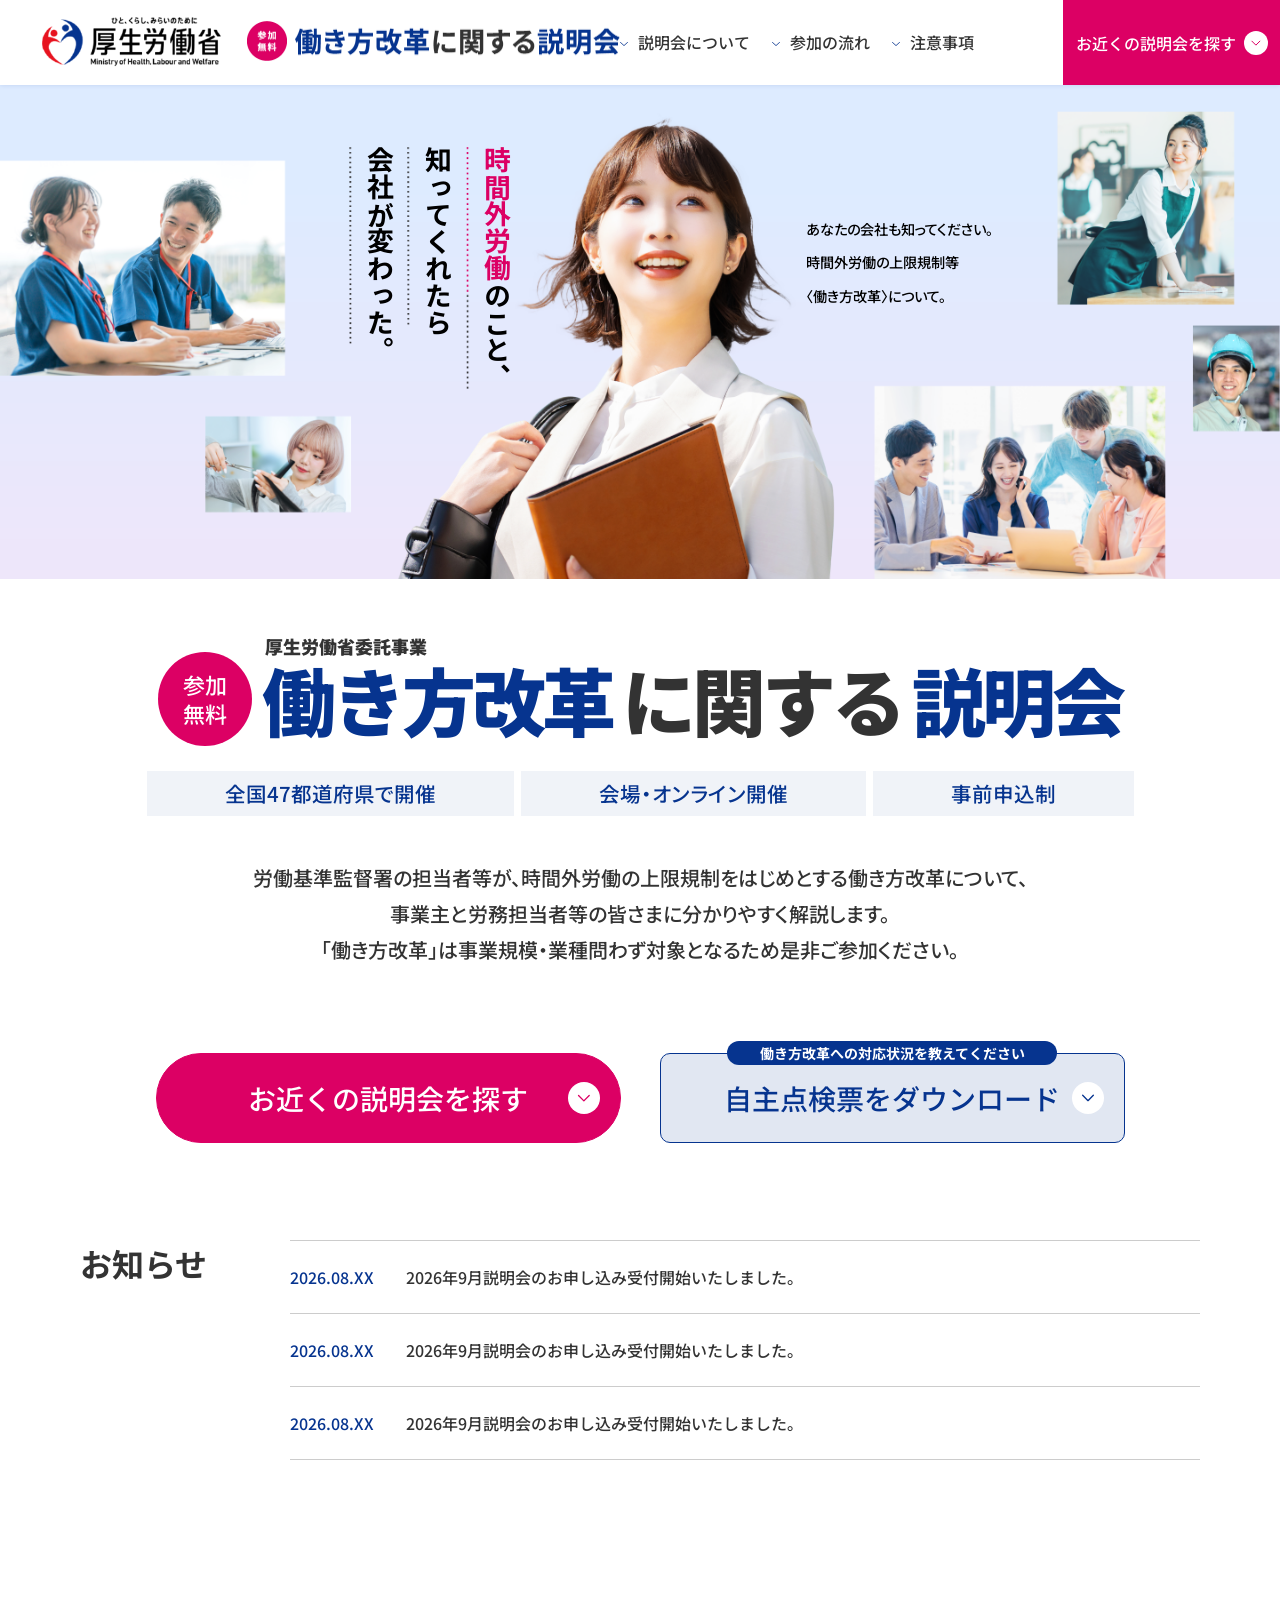
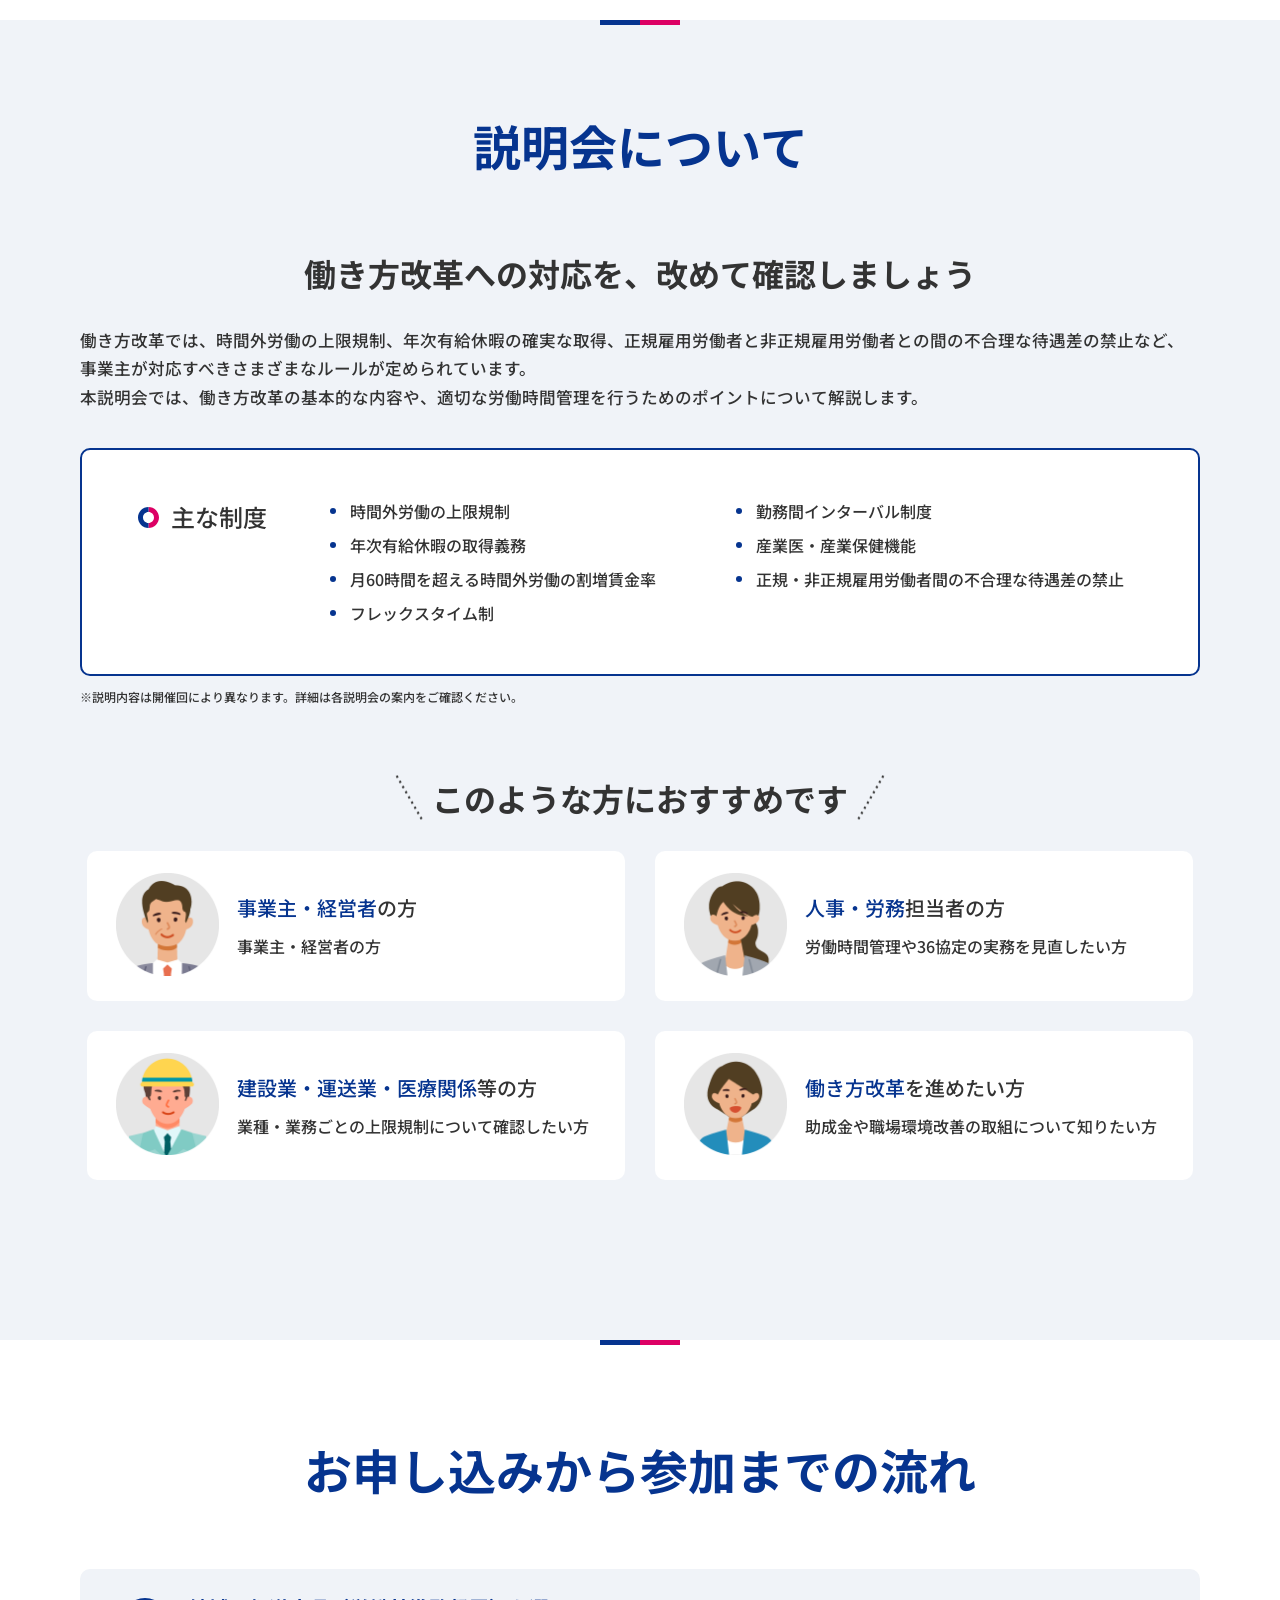
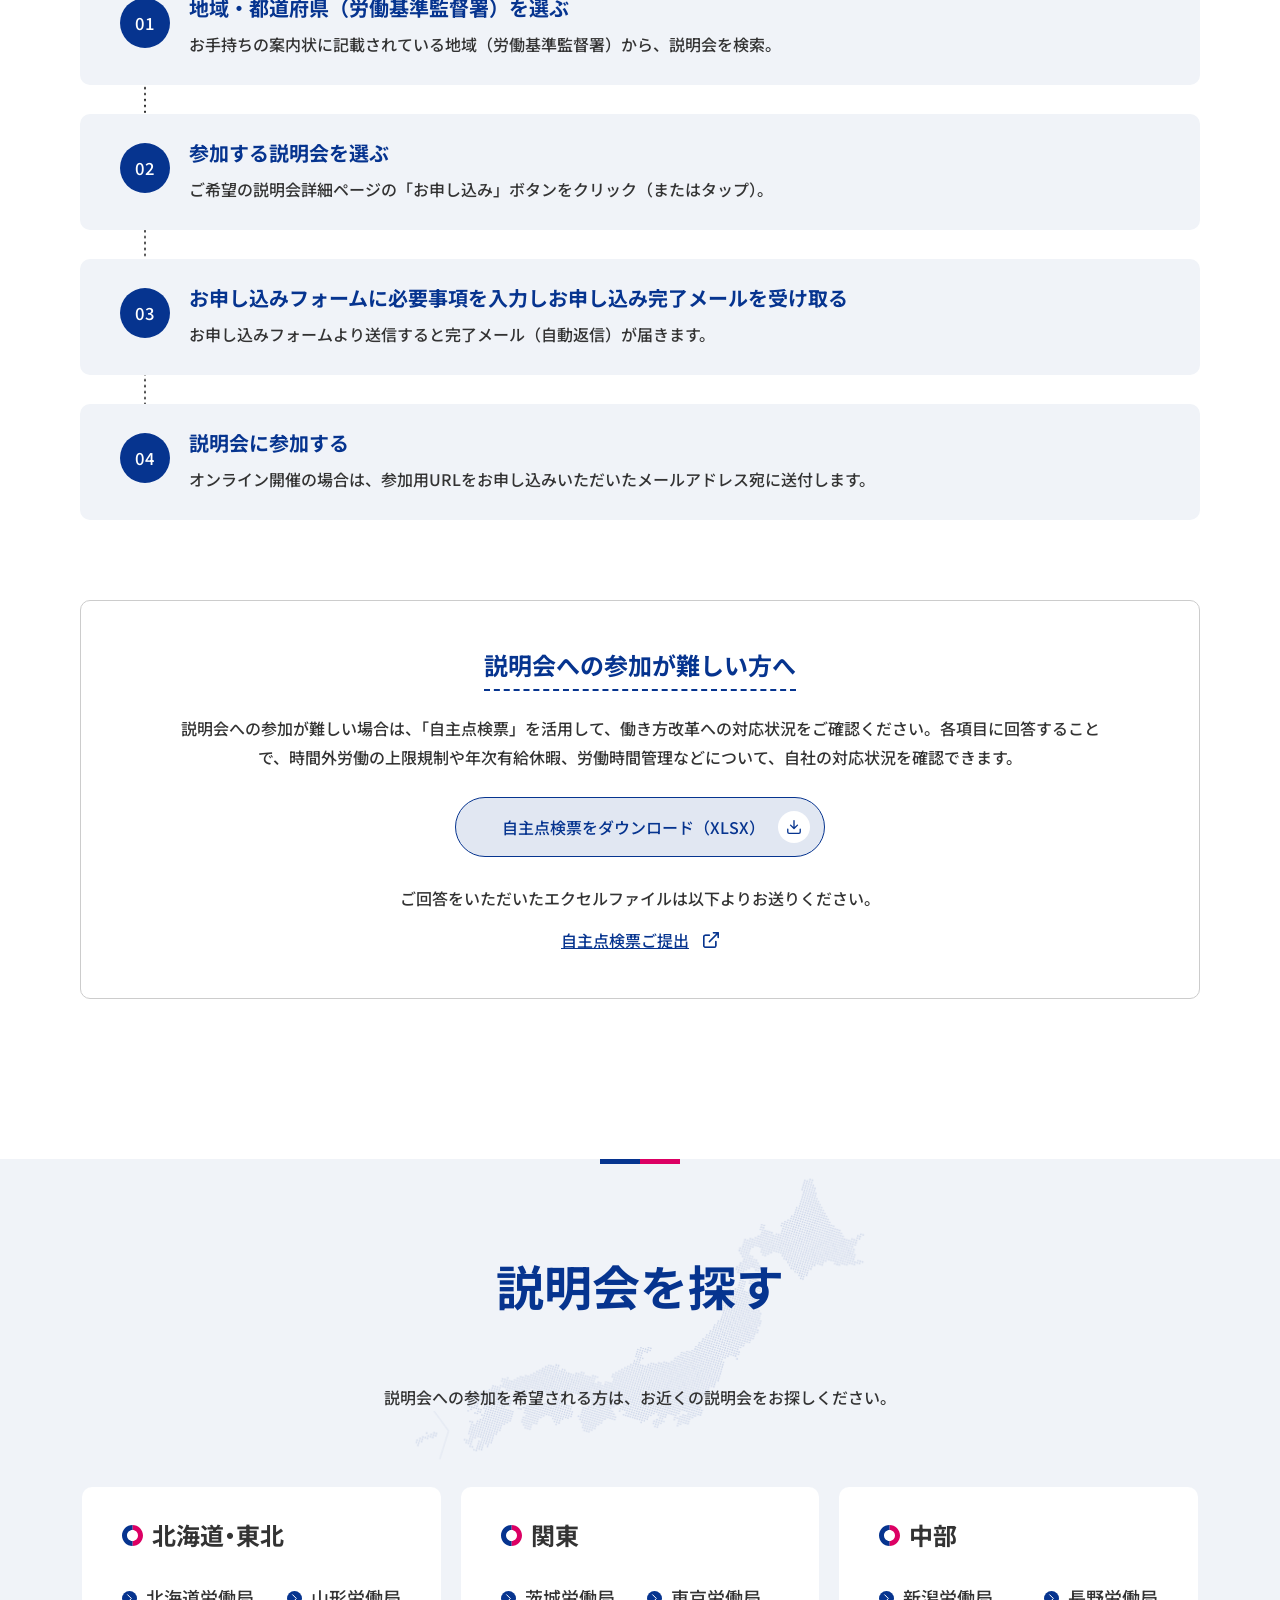
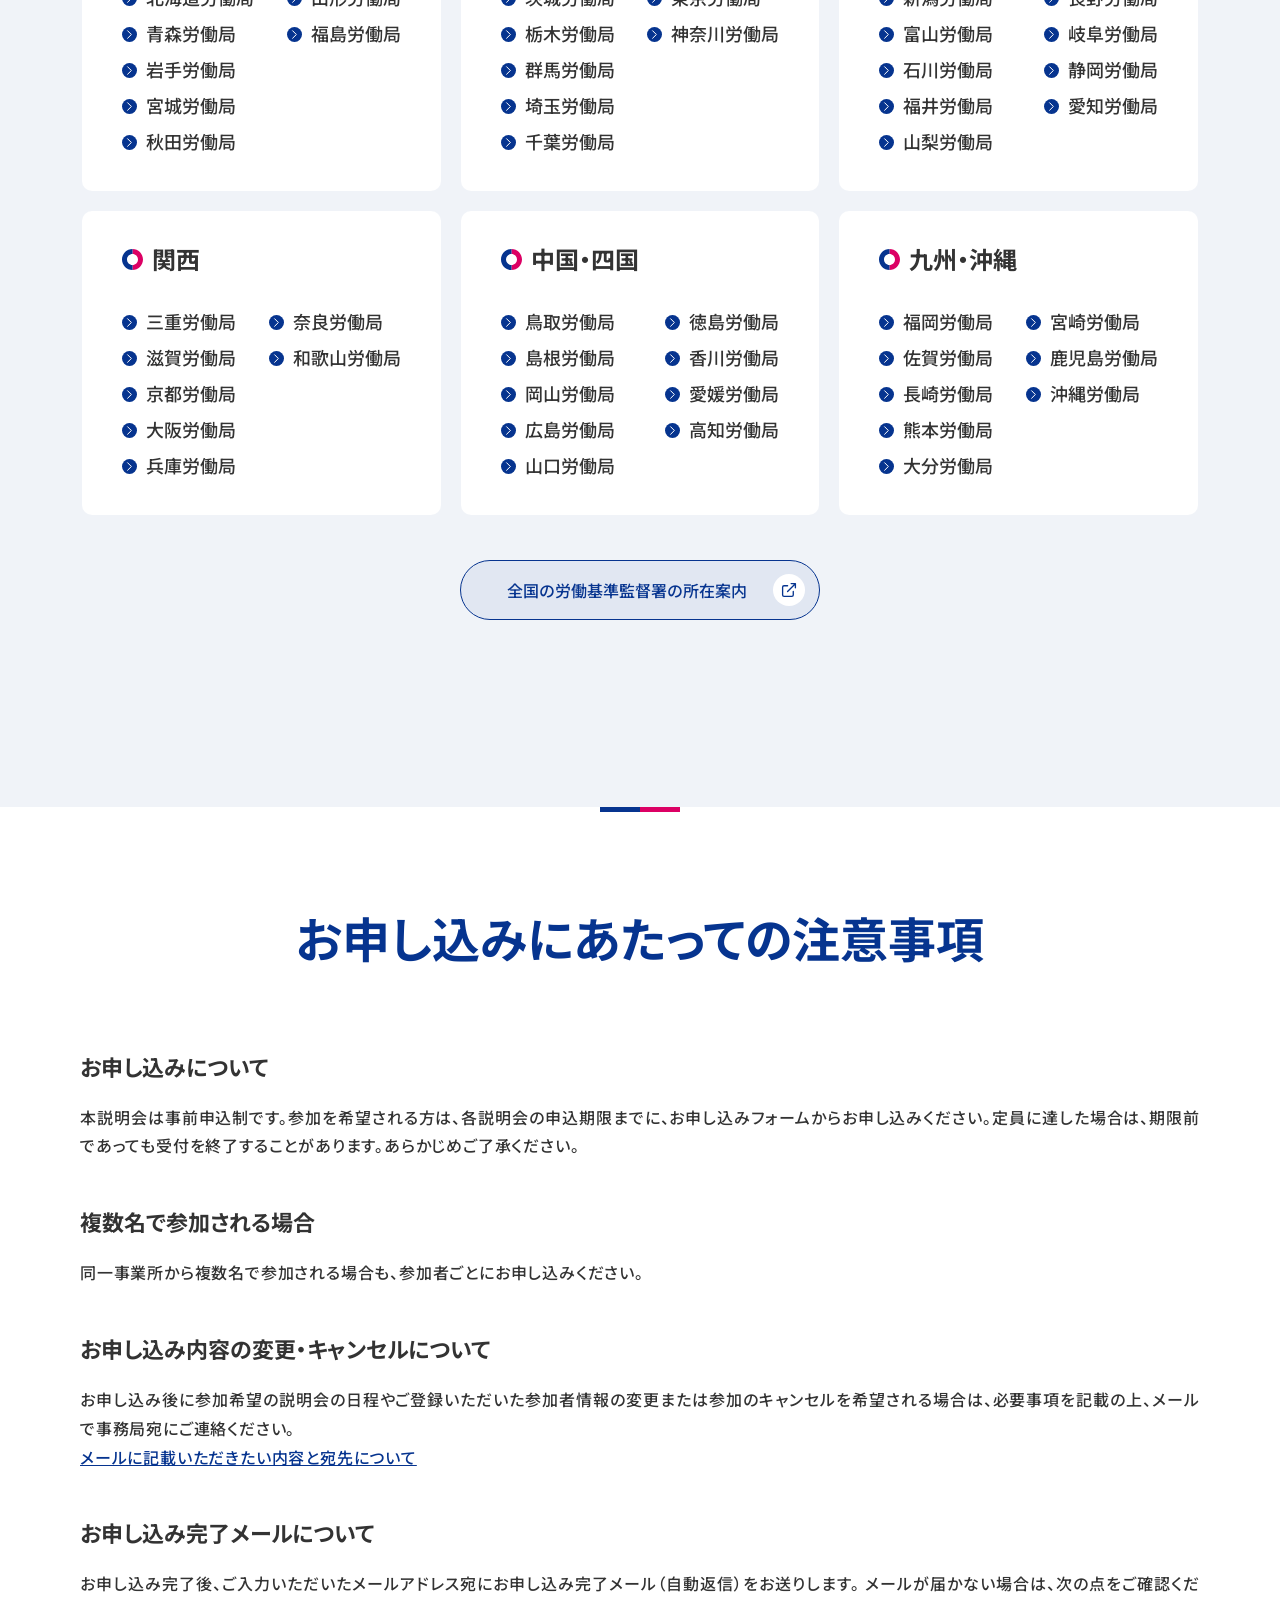
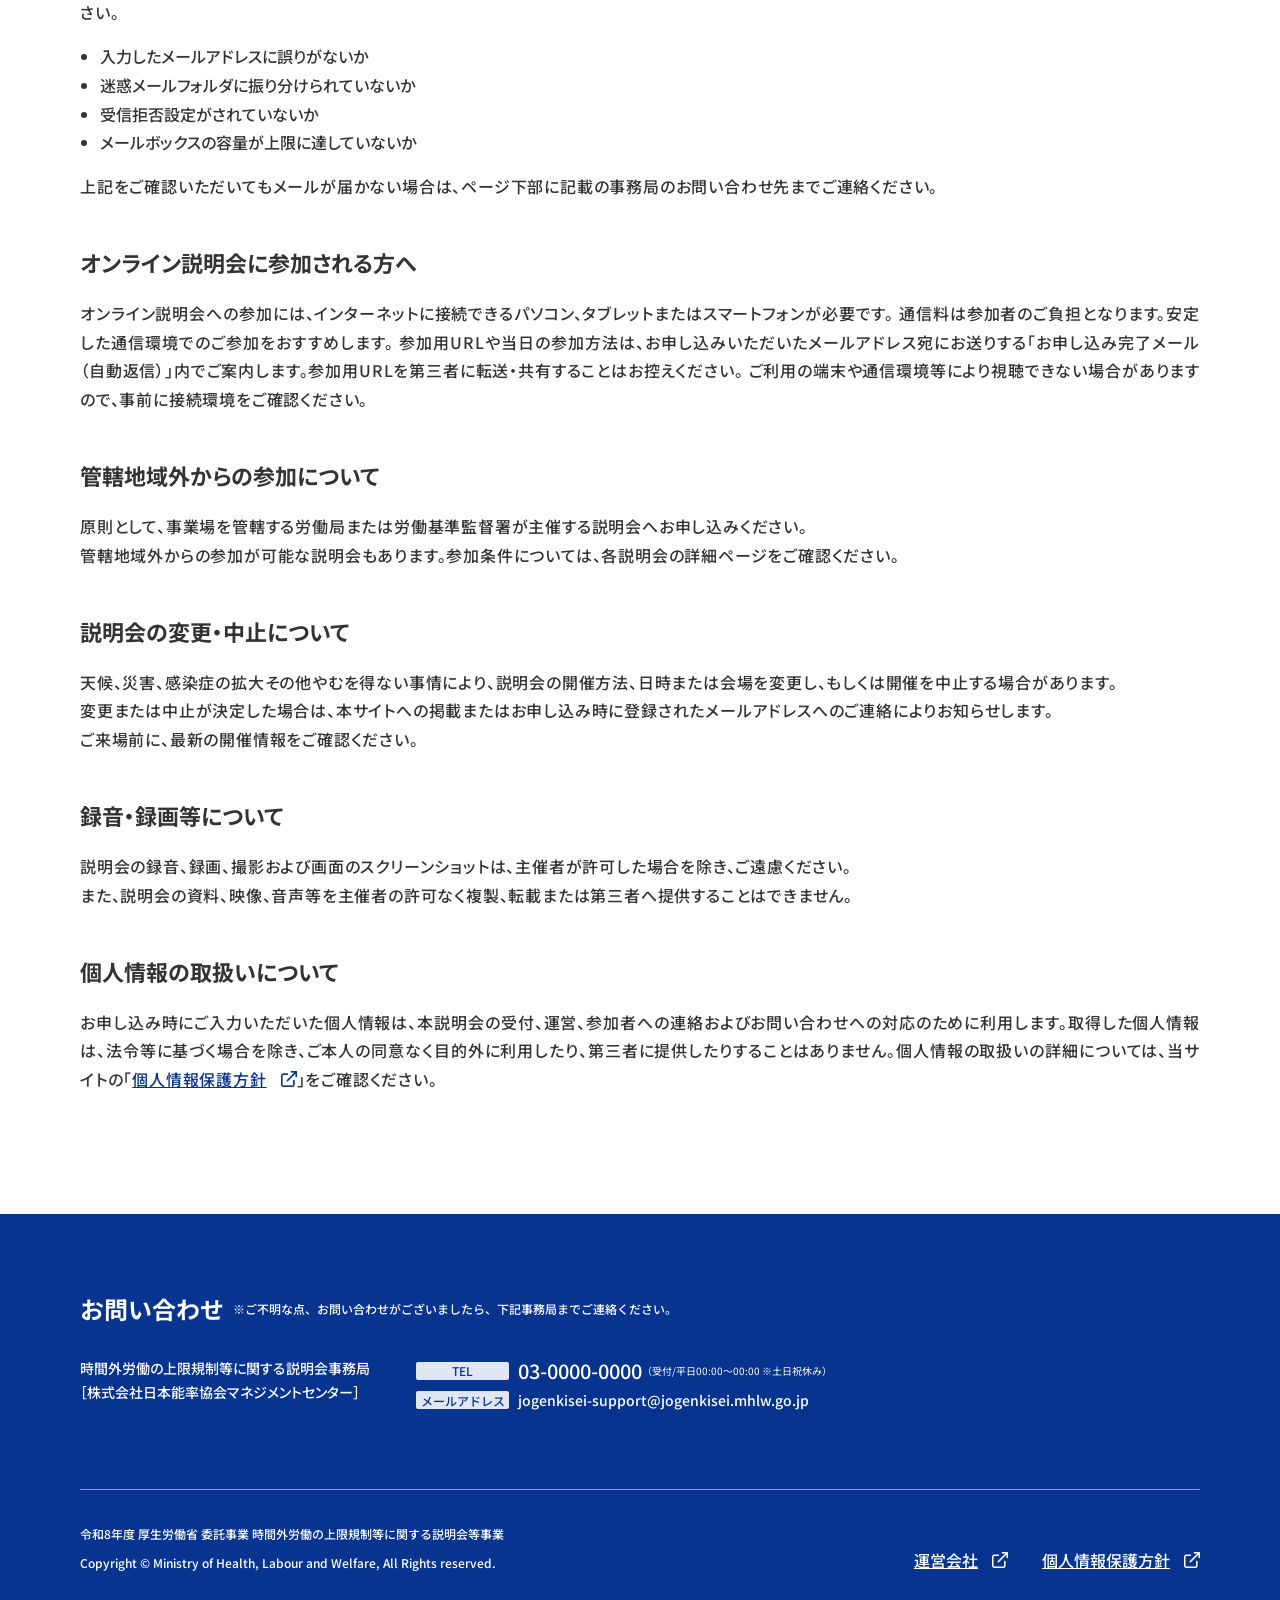
==== commit 231ceb37: "トップページFV等変更" ====
--- a/index.html
+++ b/index.html
@@ -82,14 +82,15 @@
 <div class="inner">
 <div class="headCopy">
 	
-<p class="catch catch01">仮)時間外労働のこと、<br>
-知ってくれたら会社が変わった。</p>	
-
+<p class="catch catch01"><span>時間外労働</span>のこと、</p>
+<p class="catch catch02">知ってくれたら</p>
+<p class="catch catch03">会社が変わった。</p>	
+</div>
 <p class="lead ">
-仮)あなたの会社も知ってください。<br>
-時間外労働の上限規制等〈働き方改革関連法〉について。	
+あなたの会社も知ってください。<br>
+時間外労働の上限規制等<br class="forPC">〈働き方改革〉について。	
 </p>	
-</div>	
+	
 </div>	
 	
 </div>	
--- a/css/briefing.css
+++ b/css/briefing.css
@@ -385,24 +385,33 @@
 
 .kv {
   width: 100%;
-  height: 49rem;
+  height: 38.6vw;
   position: relative;
-  background: #F2F2F2;
-}
-@media screen and (max-width: 767px) {
+  background: url("../images/kv_top.webp") no-repeat;
+  background-size: 100%;
+}
+@media screen and (min-width: 1440px) {
   .kv {
-    height: 60rem;
+    height: 55.6rem;
+  }
+}
+@media screen and (max-width: 767px) {
+  .kv {
+    height: 102.2rem;
+    background: url("../images/kv_top_sp.webp") no-repeat #C0DAFF;
+    background-position: top center;
+    background-size: 100%;
   }
 }
 .kv .inner {
   width: 100%;
   height: 100%;
-  max-width: 1160px;
   padding: 0 20px;
   margin: auto;
   display: flex;
   justify-content: flex-start;
   align-items: center;
+  position: relative;
 }
 @media screen and (max-width: 767px) {
   .kv .inner {
@@ -411,21 +420,40 @@
   }
 }
 .kv .inner .headCopy {
-  position: relative;
+  position: absolute;
+  top: 4.8vw;
+  left: 50%;
+  transform: translateX(-23vw);
   z-index: 2;
-}
-.kv .inner .headCopy p.lead {
-  font-size: 1.14vw;
-  line-height: 2.08vw;
-  font-weight: 500;
-  margin-top: 1.35vw;
-  color: #CCCCCC;
-}
-@media screen and (max-width: 767px) {
-  .kv .inner .headCopy p.lead {
-    margin-top: 4rem;
-    font-size: 2.143rem;
-    line-height: 3.8rem;
+  writing-mode: vertical-rl;
+}
+@media screen and (max-width: 767px) {
+  .kv .inner .headCopy {
+    top: 6vw;
+    left: 6rem;
+    transform: translateX(0);
+  }
+}
+.kv .inner p.lead {
+  font-size: 1.11vw;
+  line-height: 2.6vw;
+  font-weight: 500;
+  color: #000;
+  position: absolute;
+  top: 10vw;
+  left: 50%;
+  transform: translateX(13vw);
+  font-feature-settings: "palt";
+}
+@media screen and (max-width: 767px) {
+  .kv .inner p.lead {
+    margin: auto;
+    margin-top: 75rem;
+    font-size: 2.8rem;
+    line-height: 5rem;
+    position: static;
+    transform: translateX(0);
+    text-align: center;
   }
 }
 
@@ -853,25 +881,66 @@
   /* 擬似要素（白背景）の基準位置にする */
   display: table;
   /* 文字の長さに幅を合わせる */
-  margin-bottom: 0.31vw;
+  margin-bottom: 0;
   /*0.9rem*/
   /* 行間の余白 */
   font-weight: bold;
-  font-size: 6.059rem;
-  line-height: 7.087rem;
-  padding: 0.15vw 0.26vw;
+  font-size: 2.1vw;
+  /*3.049rem*/
+  line-height: 3.88vw;
+  /*5.589rem*/
+  padding: 0 0 0 0.69vw;
   /*0.1rem 0.4rem*/
   /* 文字の周りの余白 */
-  color: #CCCCCC;
+  color: #000;
   font-feature-settings: "palt";
 }
+.catch span {
+  color: #DC0064;
+}
+.catch.catch01 {
+  background: url("../images/bg_catch01.webp") no-repeat;
+  background-size: 0.7vw;
+  background-position: top 0.1rem left;
+}
+@media screen and (max-width: 767px) {
+  .catch.catch01 {
+    background: url("../images/bg_catch01_sp.webp") no-repeat;
+    background-size: 1.573rem;
+  }
+}
+.catch.catch02 {
+  background: url("../images/bg_catch02.webp") no-repeat;
+  background-size: 0.7vw;
+  background-position: top 0.1rem left;
+}
+@media screen and (max-width: 767px) {
+  .catch.catch02 {
+    background: url("../images/bg_catch02_sp.webp") no-repeat;
+    background-size: 1.573rem;
+    letter-spacing: -0.1rem !important;
+  }
+}
+.catch.catch03 {
+  background: url("../images/bg_catch03.webp") no-repeat;
+  background-size: 0.7vw;
+  background-position: top 0.1rem left;
+}
+@media screen and (max-width: 767px) {
+  .catch.catch03 {
+    background: url("../images/bg_catch03_sp.webp") no-repeat;
+    background-size: 1.573rem;
+    letter-spacing: 0 !important;
+  }
+}
 @media screen and (max-width: 767px) {
   .catch {
-    font-size: 6.49rem;
-    line-height: 7.5rem;
-    padding: 0.5rem;
-    letter-spacing: -0.1rem;
+    font-size: 4.72rem;
+    line-height: 8.654rem;
+    padding: 0 0 0 0.5rem;
+    letter-spacing: 0.6rem;
     margin-bottom: 0.9rem;
+    margin-left: -0.5rem;
   }
 }
 
@@ -879,6 +948,11 @@
   width: 100%;
   background: #fff;
   padding: 6.6rem 0 9.7rem;
+}
+@media screen and (max-width: 767px) {
+  section.outline {
+    padding: 15rem 0 9.7rem;
+  }
 }
 section.outline .inner {
   width: 112rem;
@@ -898,6 +972,7 @@
   gap: 1rem;
   margin-bottom: 1.9rem;
   letter-spacing: -0.4rem;
+  position: relative;
 }
 @media screen and (max-width: 767px) {
   section.outline .inner h2 {
@@ -906,6 +981,22 @@
     text-align: center;
     flex-direction: column;
     margin-bottom: 3rem;
+  }
+}
+section.outline .inner h2::before {
+  content: '厚生労働省委託事業';
+  font-size: 1.8rem;
+  color: #333;
+  position: absolute;
+  top: -1.2rem;
+  left: 18.5rem;
+  letter-spacing: 0;
+}
+@media screen and (max-width: 767px) {
+  section.outline .inner h2::before {
+    font-size: 2rem;
+    top: -2.7rem;
+    left: 8rem;
   }
 }
 @media screen and (max-width: 767px) {
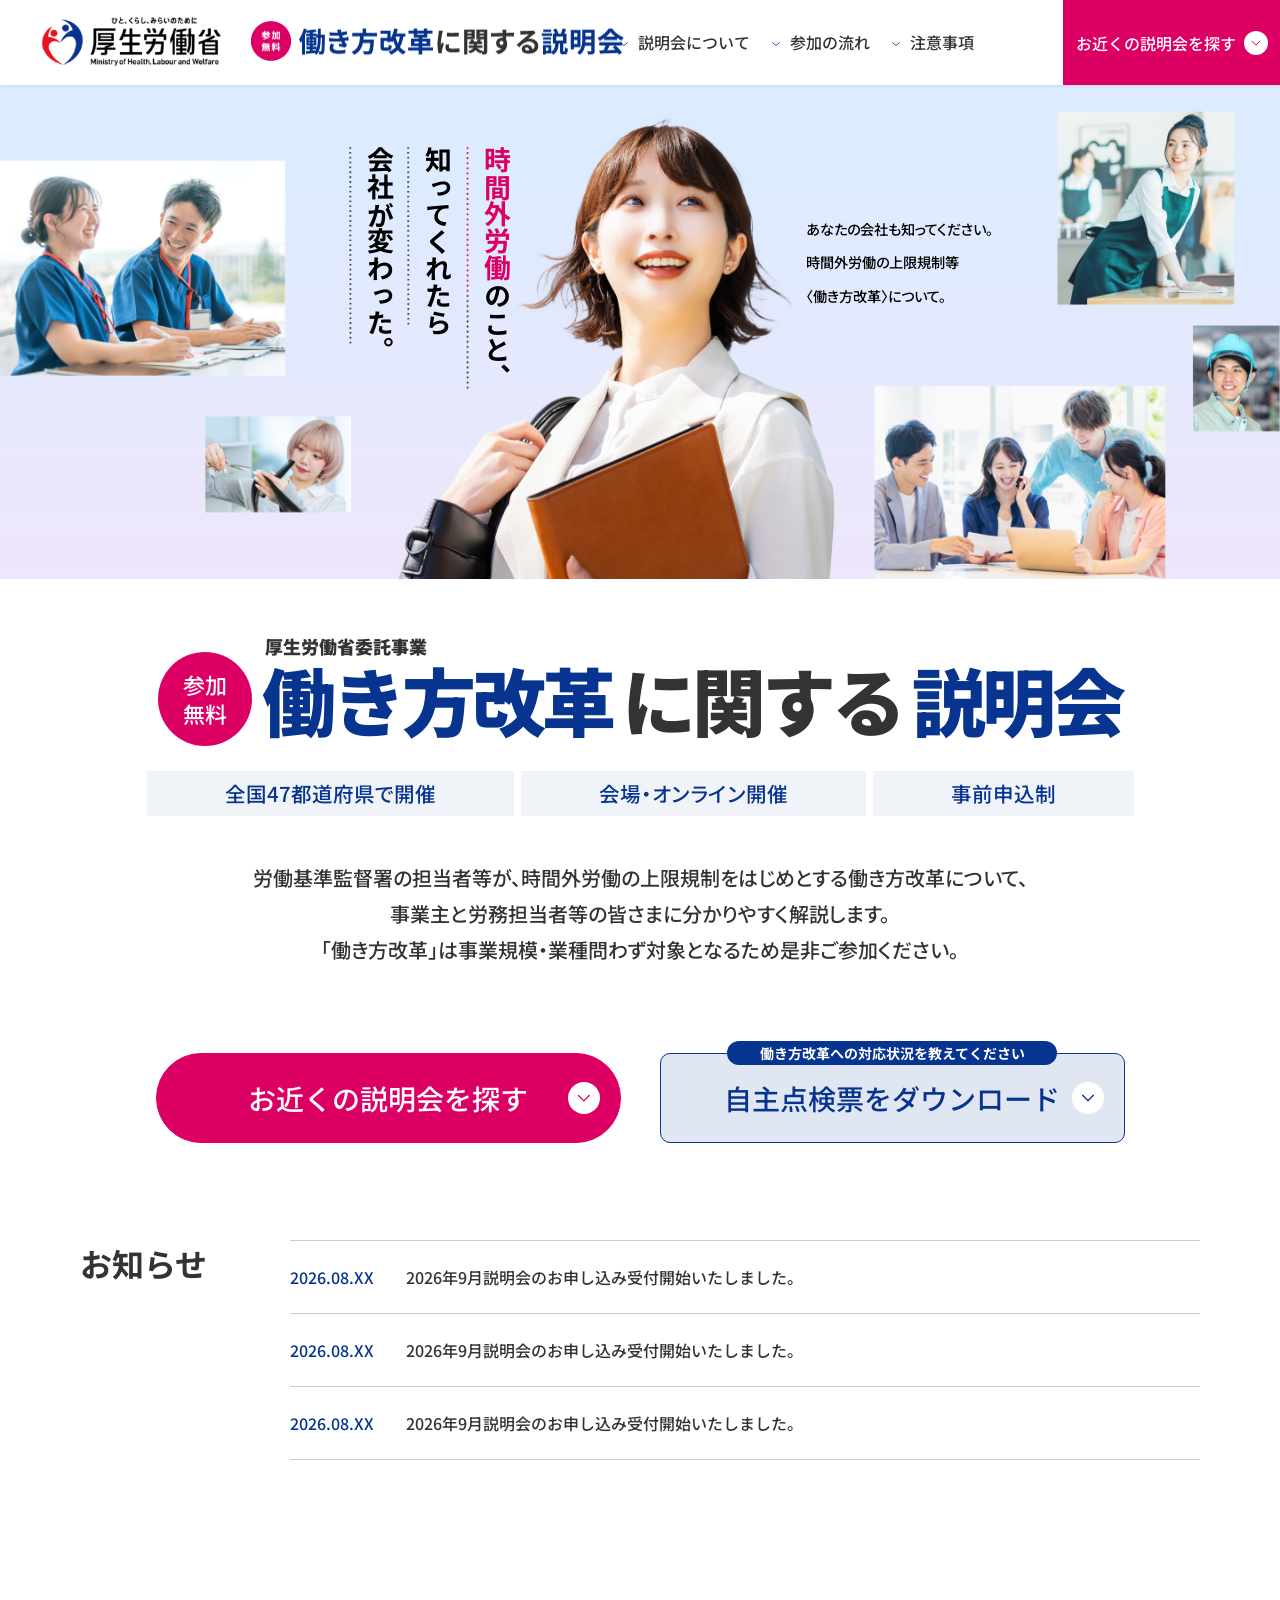
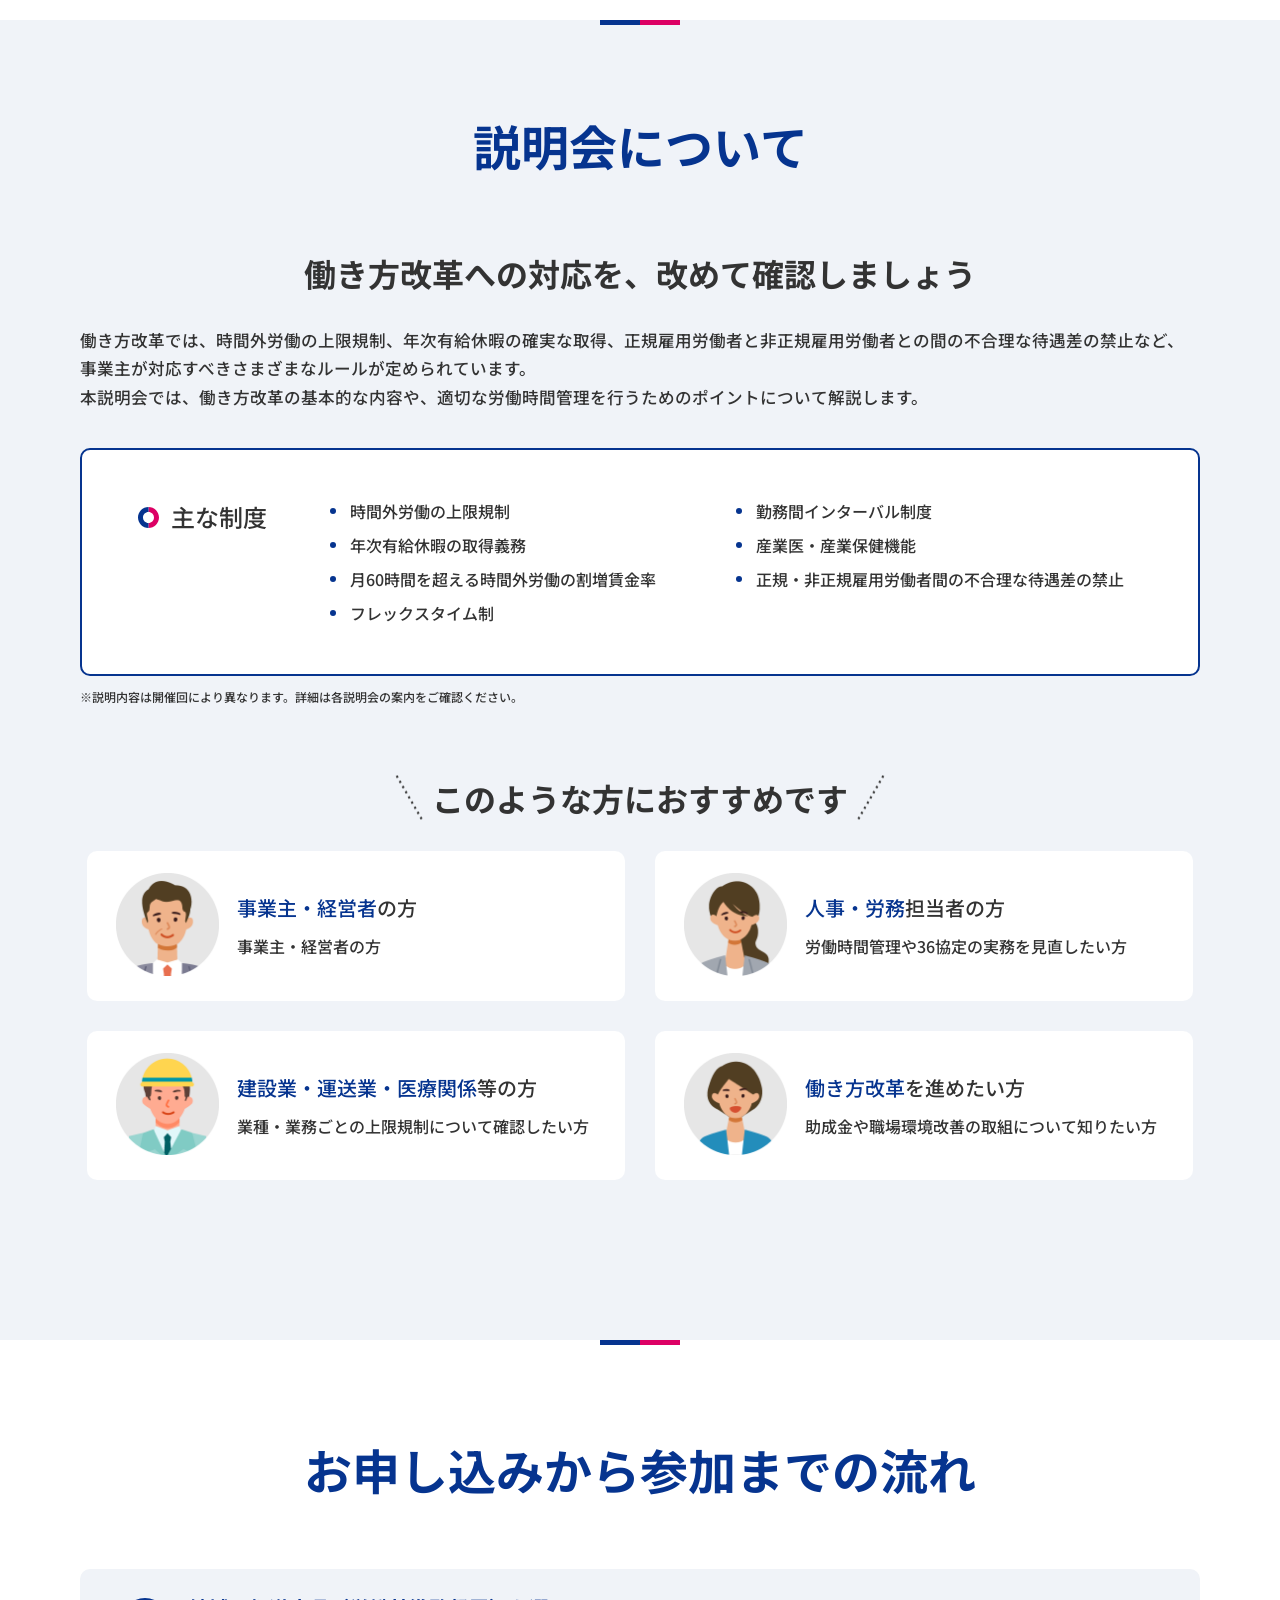
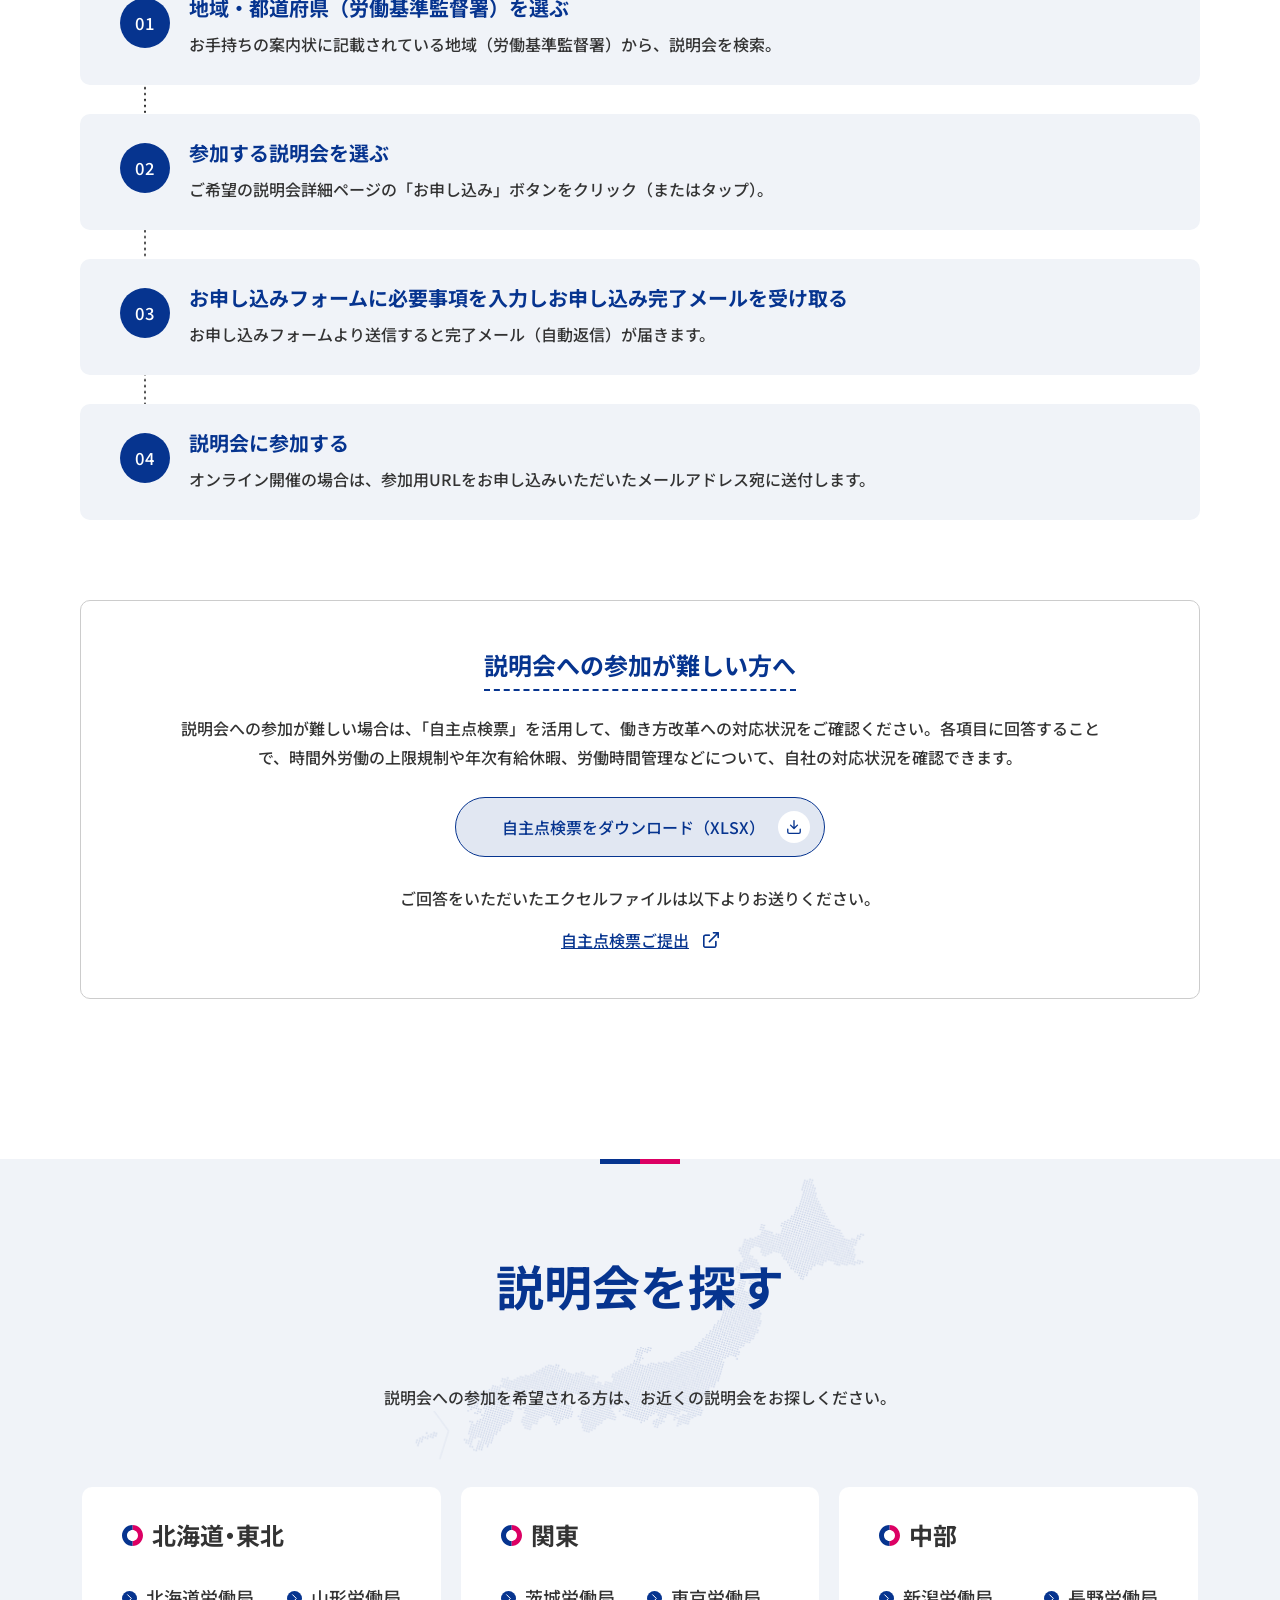
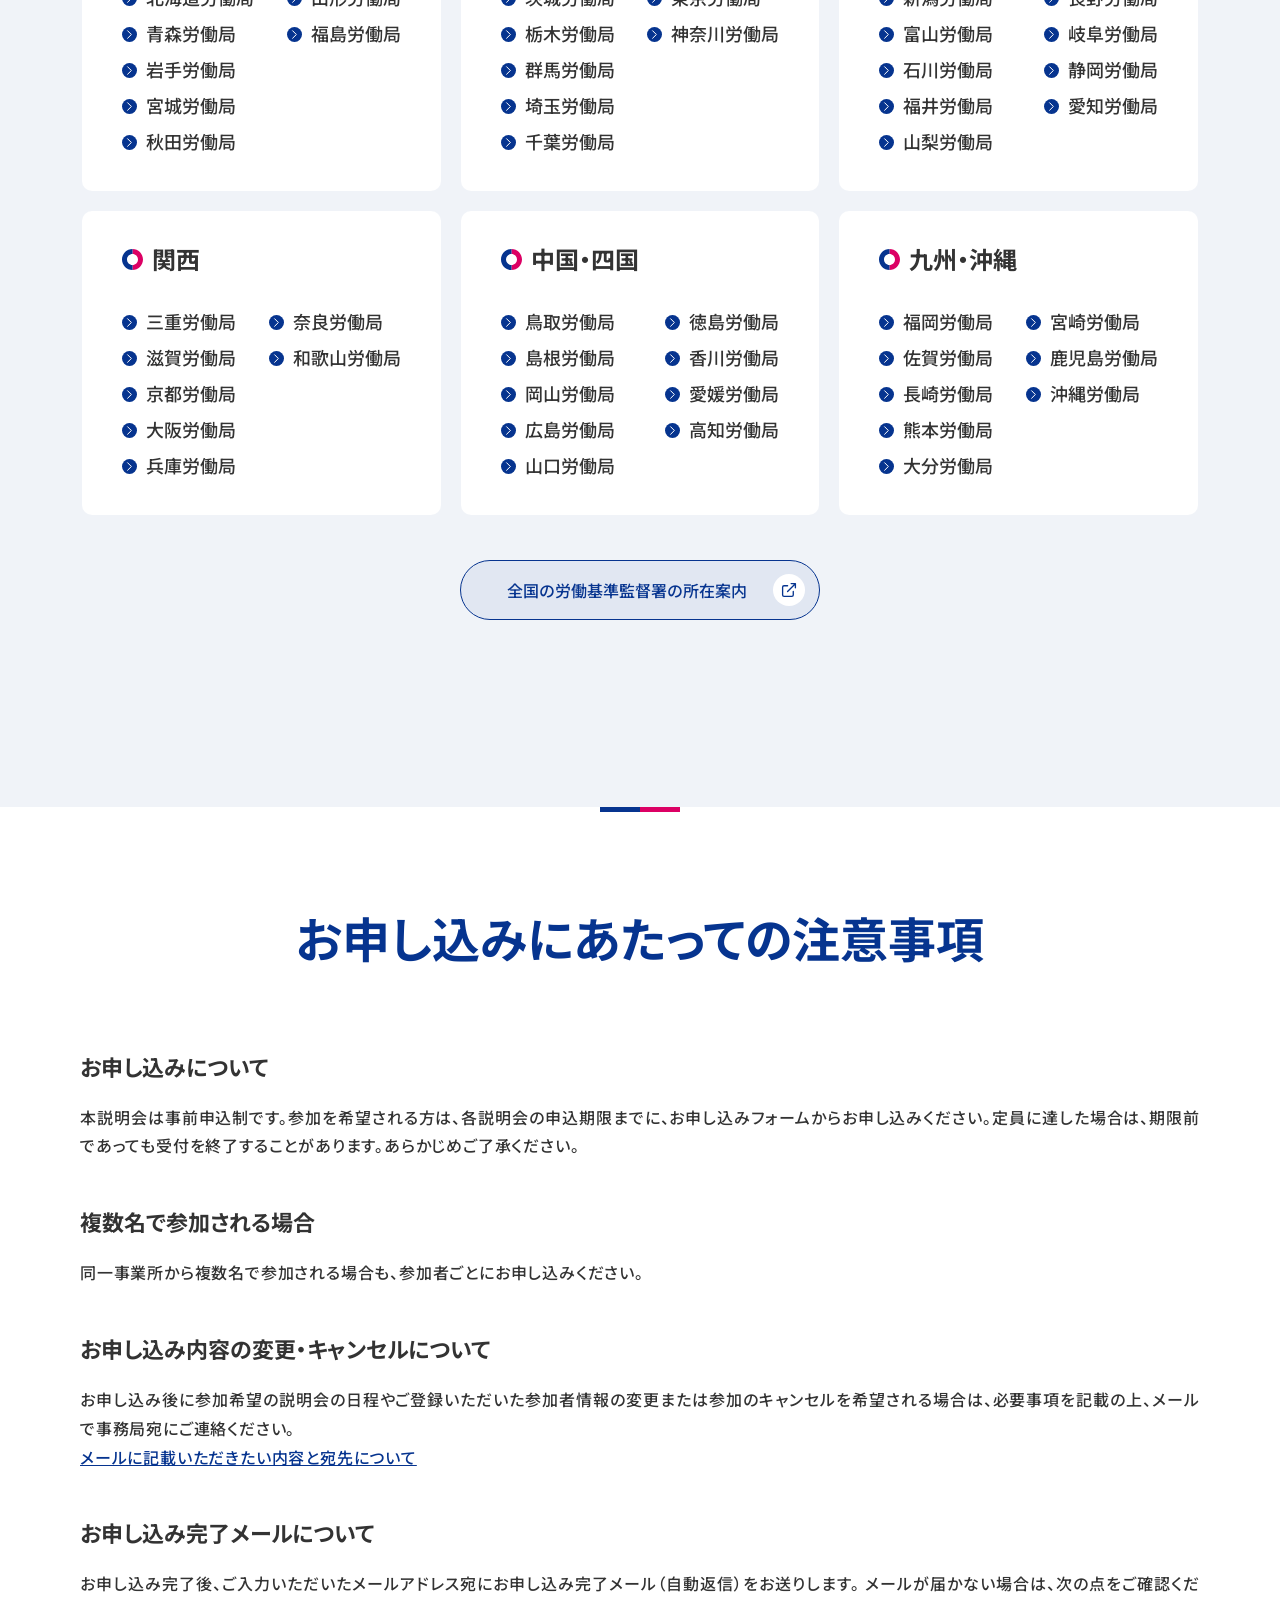
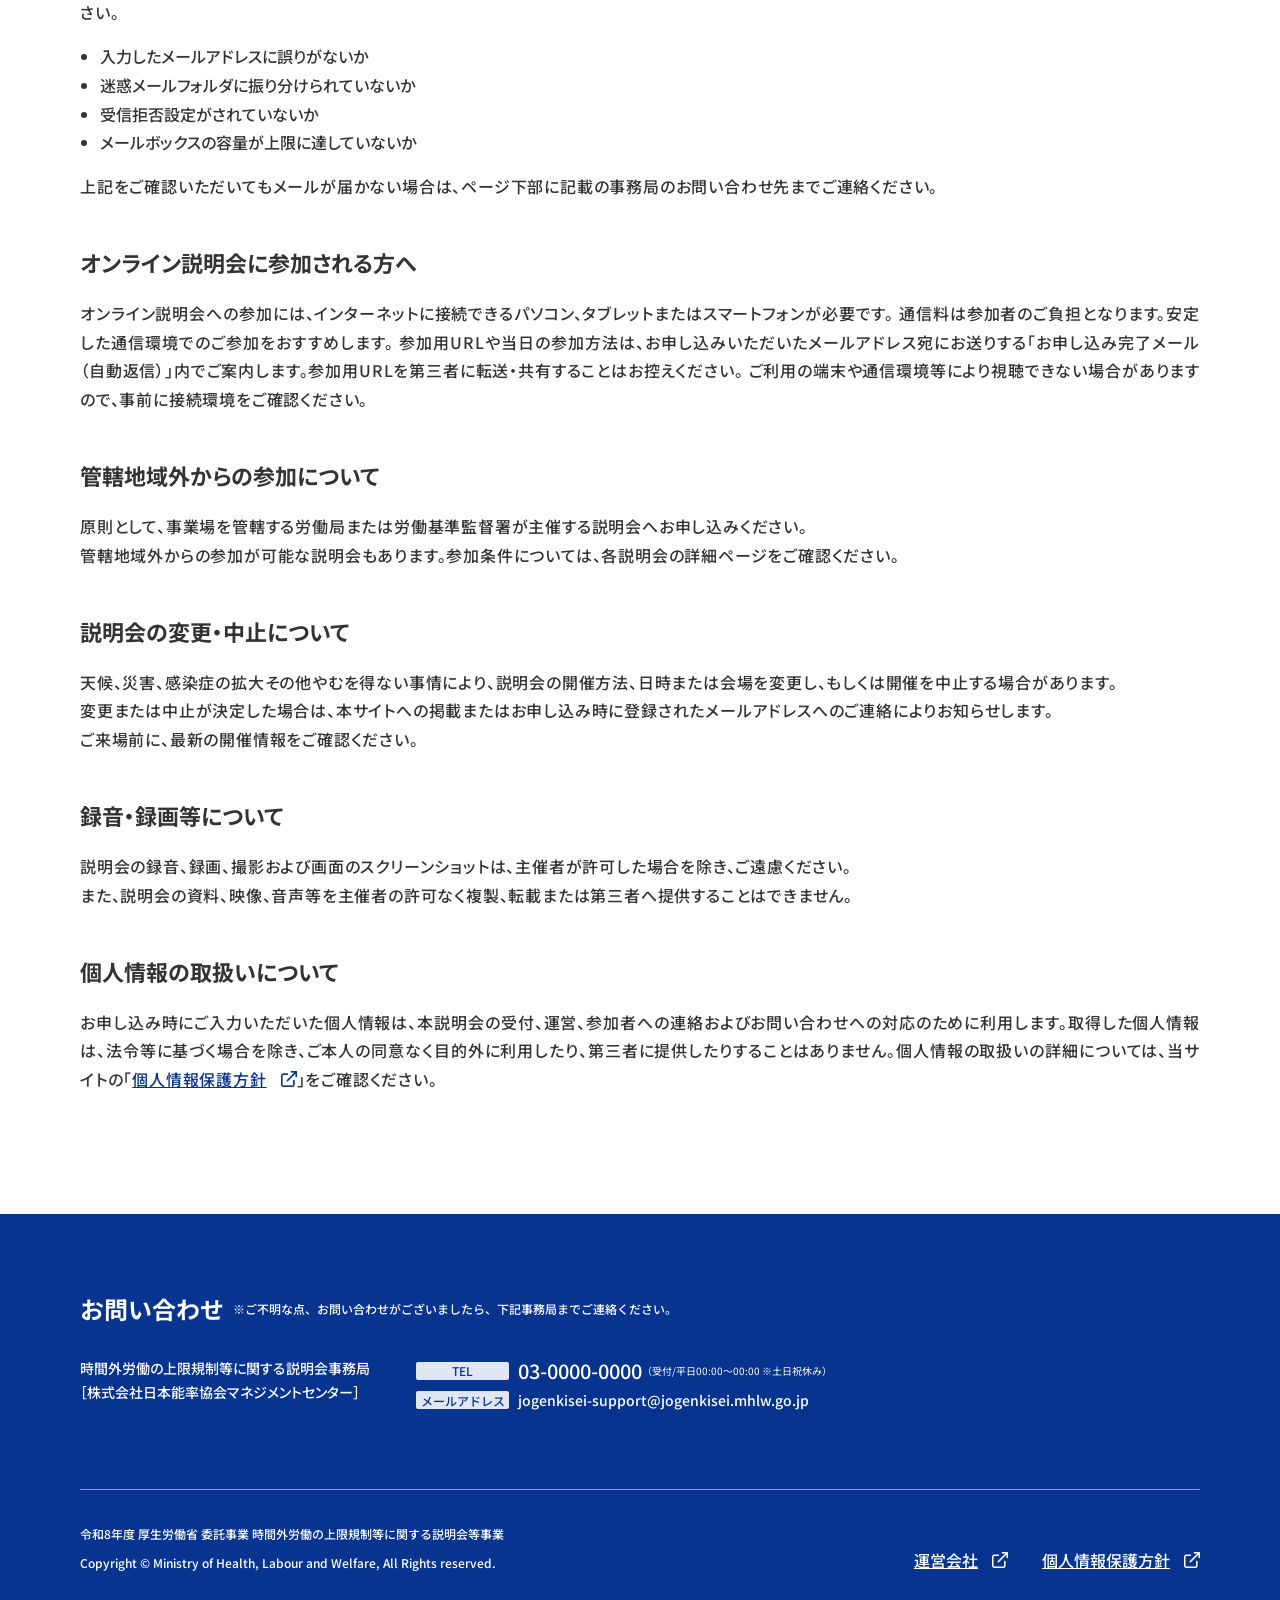
==== commit 5123c638: "css修正" ====
--- a/index.html
+++ b/index.html
@@ -86,7 +86,7 @@
 <p class="catch catch02">知ってくれたら</p>
 <p class="catch catch03">会社が変わった。</p>	
 </div>
-<p class="lead ">
+<p class="lead top">
 あなたの会社も知ってください。<br>
 時間外労働の上限規制等<br class="forPC">〈働き方改革〉について。	
 </p>	
--- a/css/briefing.css
+++ b/css/briefing.css
@@ -331,7 +331,7 @@
 }
 
 header.pageHeader h1.logo {
-  width: 58rem;
+  width: 58.4rem;
   /* 55.2rem */
   position: absolute;
   top: 1.5rem;
@@ -389,11 +389,6 @@
   position: relative;
   background: url("../images/kv_top.webp") no-repeat;
   background-size: 100%;
-}
-@media screen and (min-width: 1440px) {
-  .kv {
-    height: 55.6rem;
-  }
 }
 @media screen and (max-width: 767px) {
   .kv {
@@ -434,7 +429,7 @@
     transform: translateX(0);
   }
 }
-.kv .inner p.lead {
+.kv .inner p.lead.top {
   font-size: 1.11vw;
   line-height: 2.6vw;
   font-weight: 500;
@@ -446,7 +441,7 @@
   font-feature-settings: "palt";
 }
 @media screen and (max-width: 767px) {
-  .kv .inner p.lead {
+  .kv .inner p.lead.top {
     margin: auto;
     margin-top: 75rem;
     font-size: 2.8rem;
